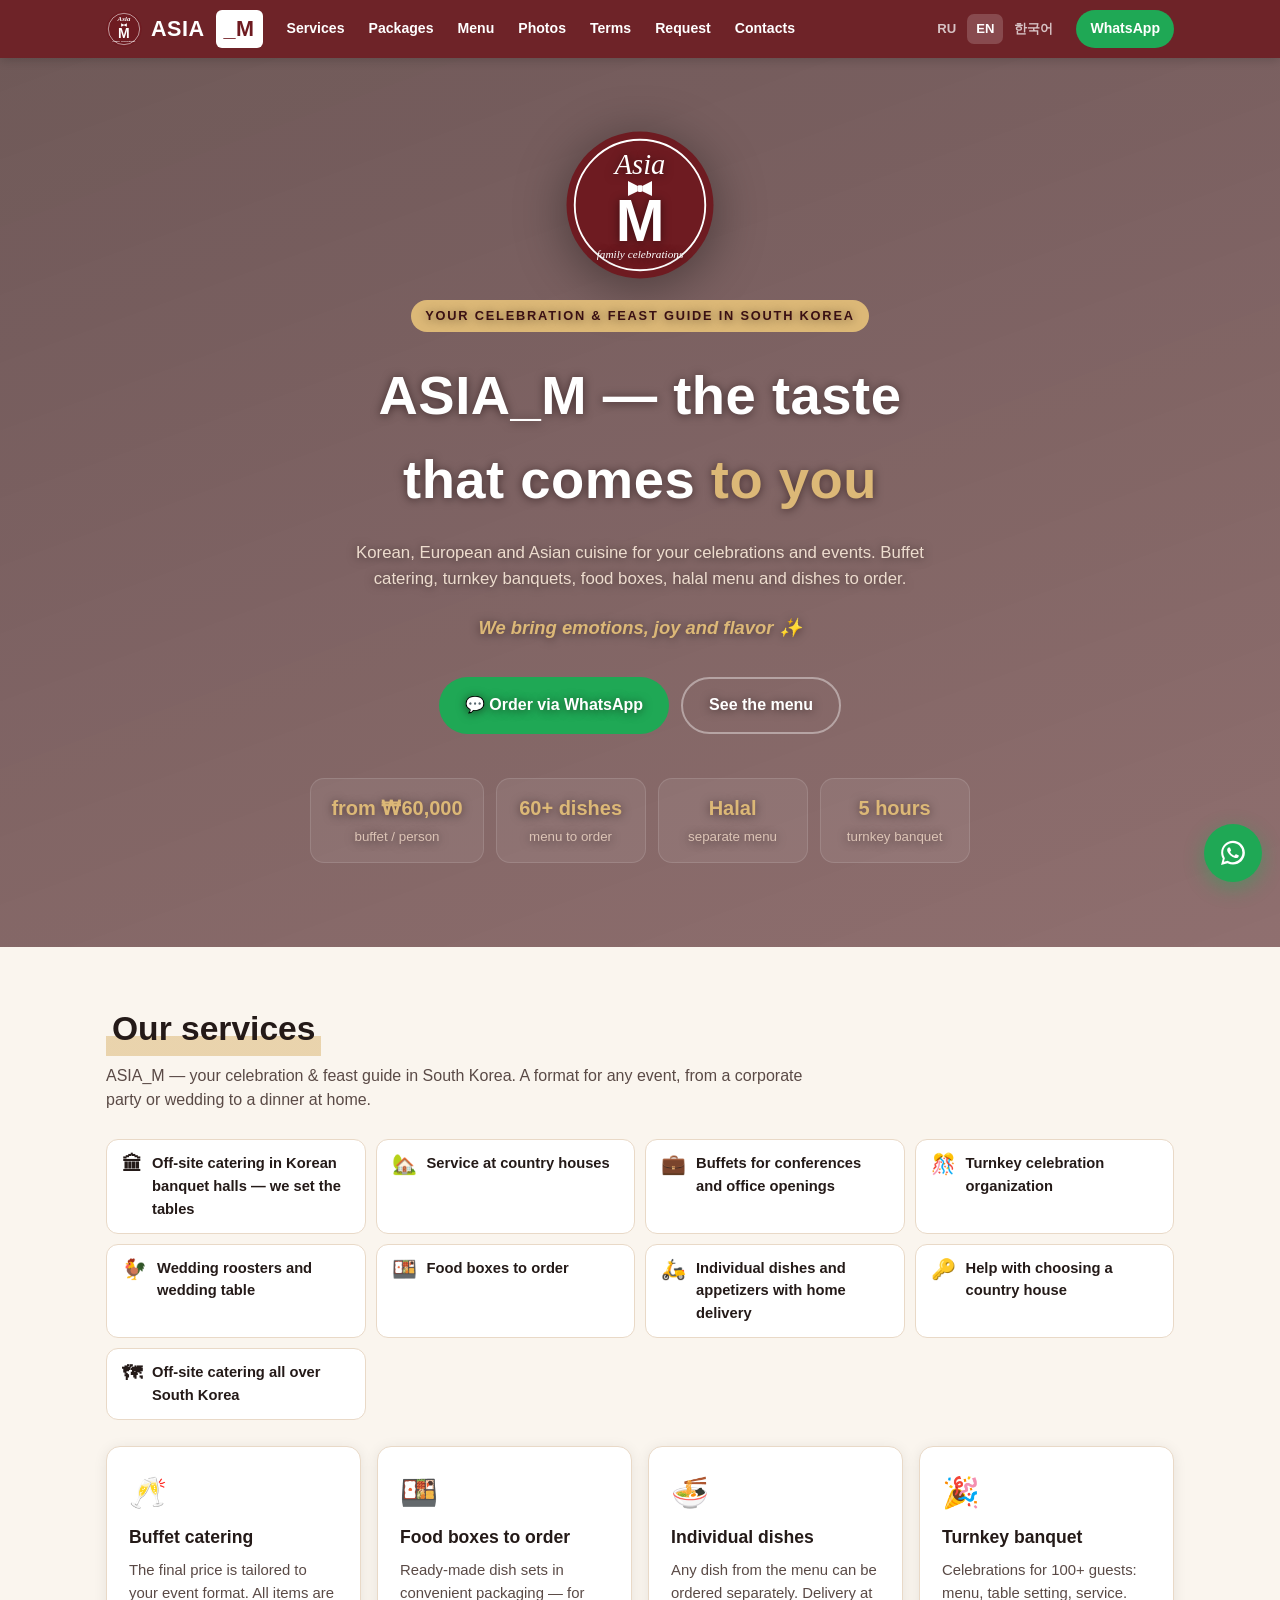
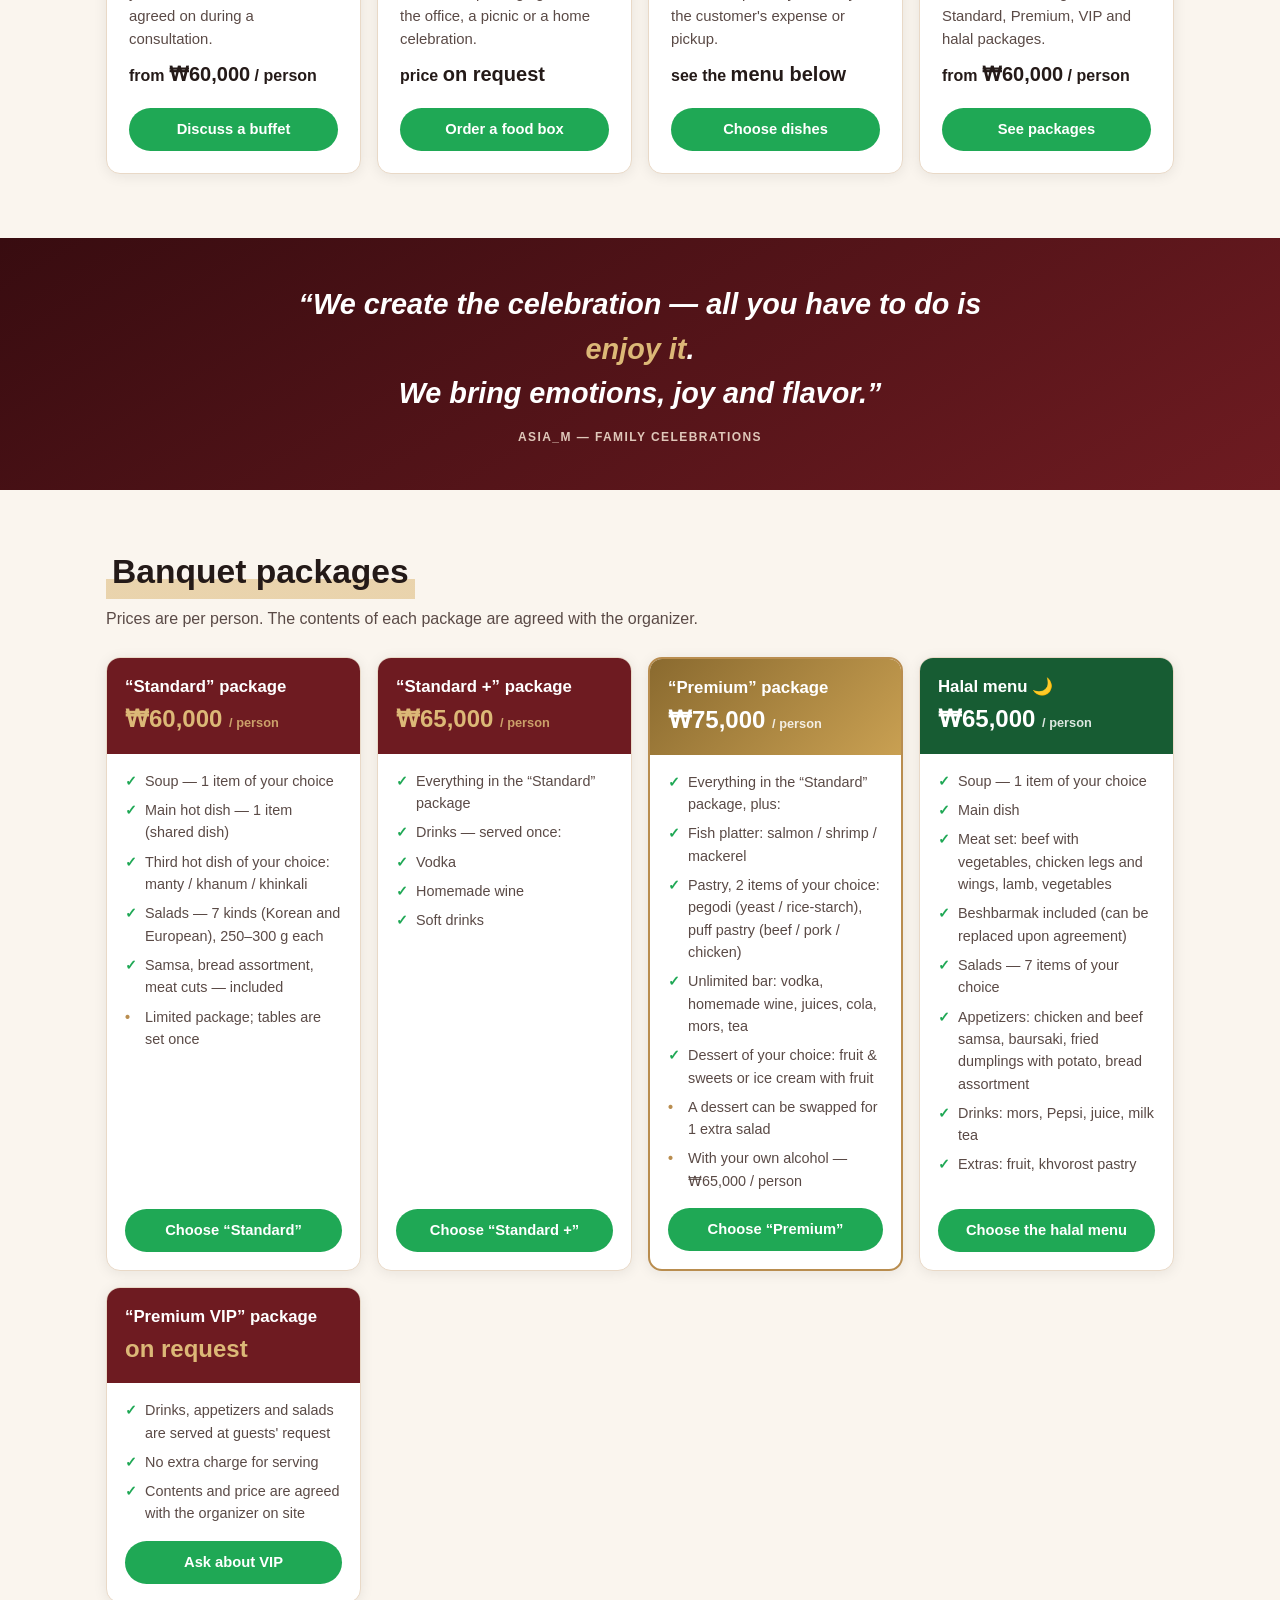
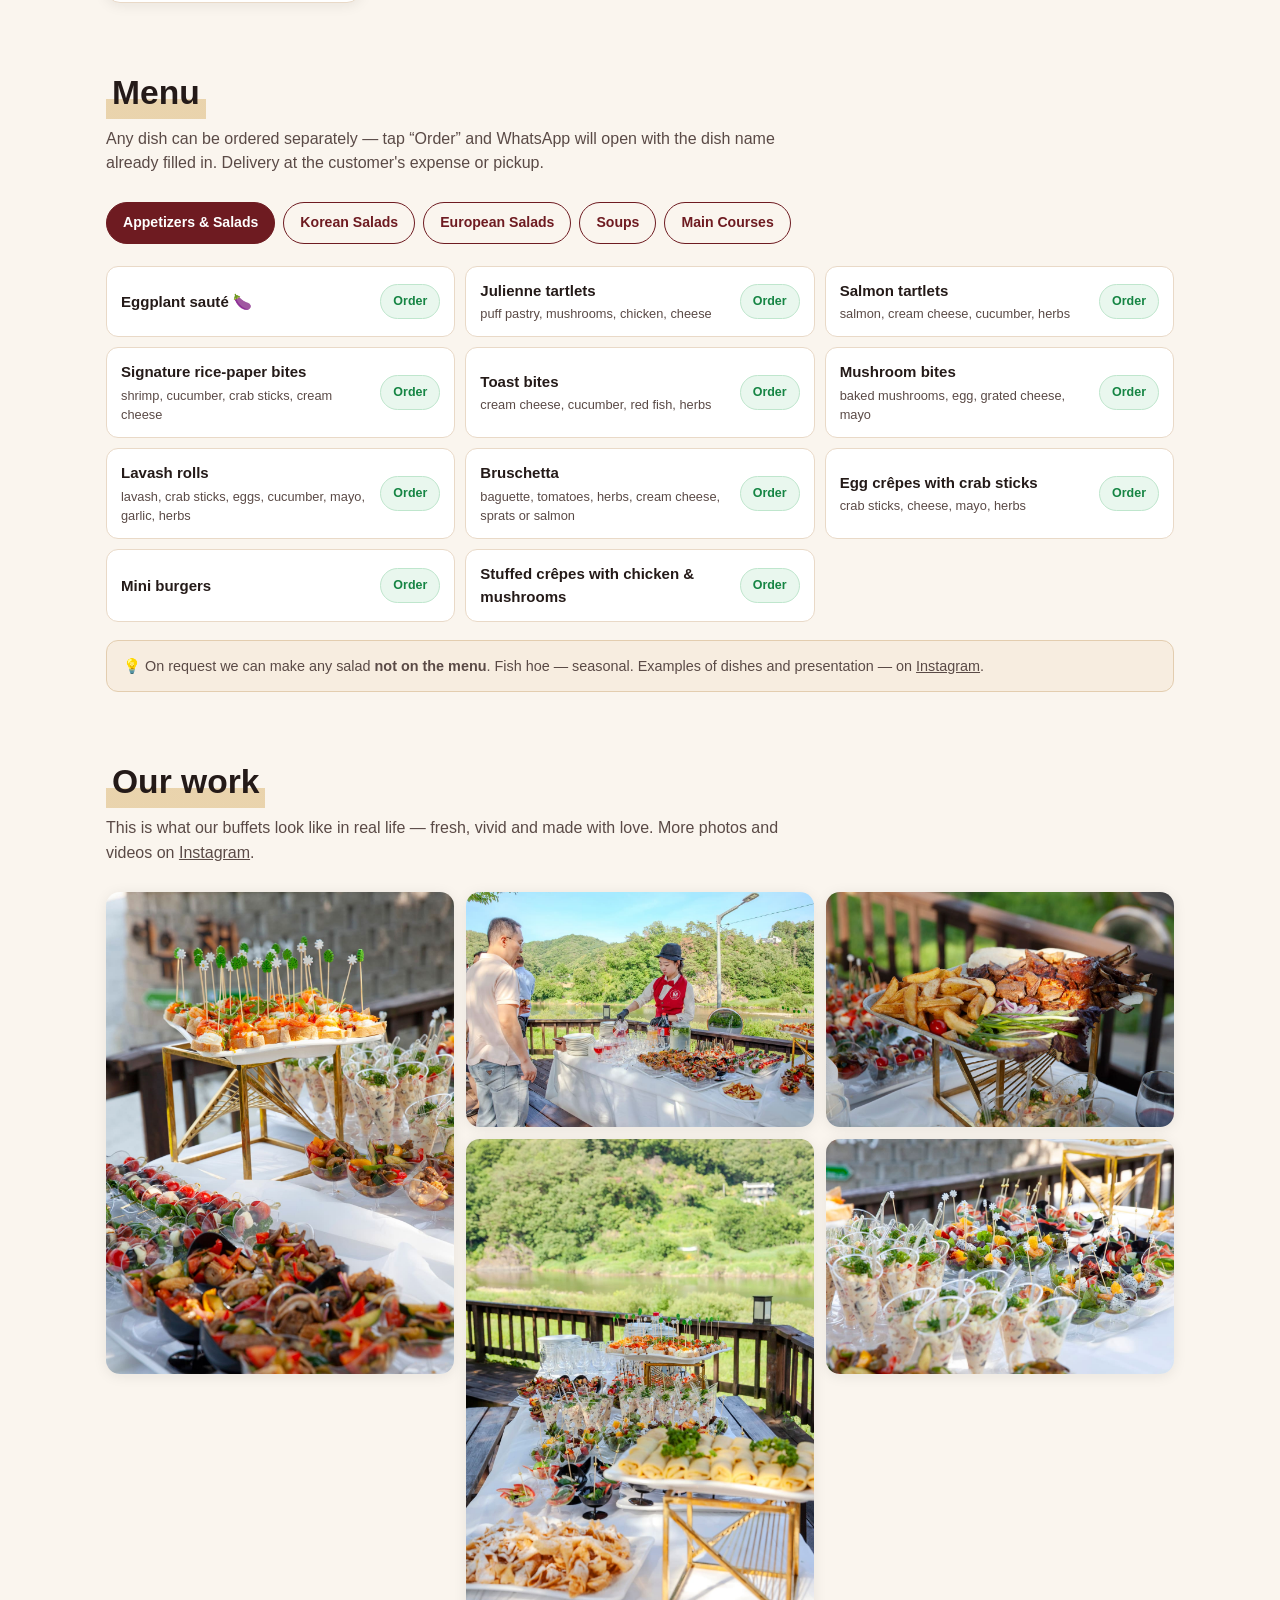
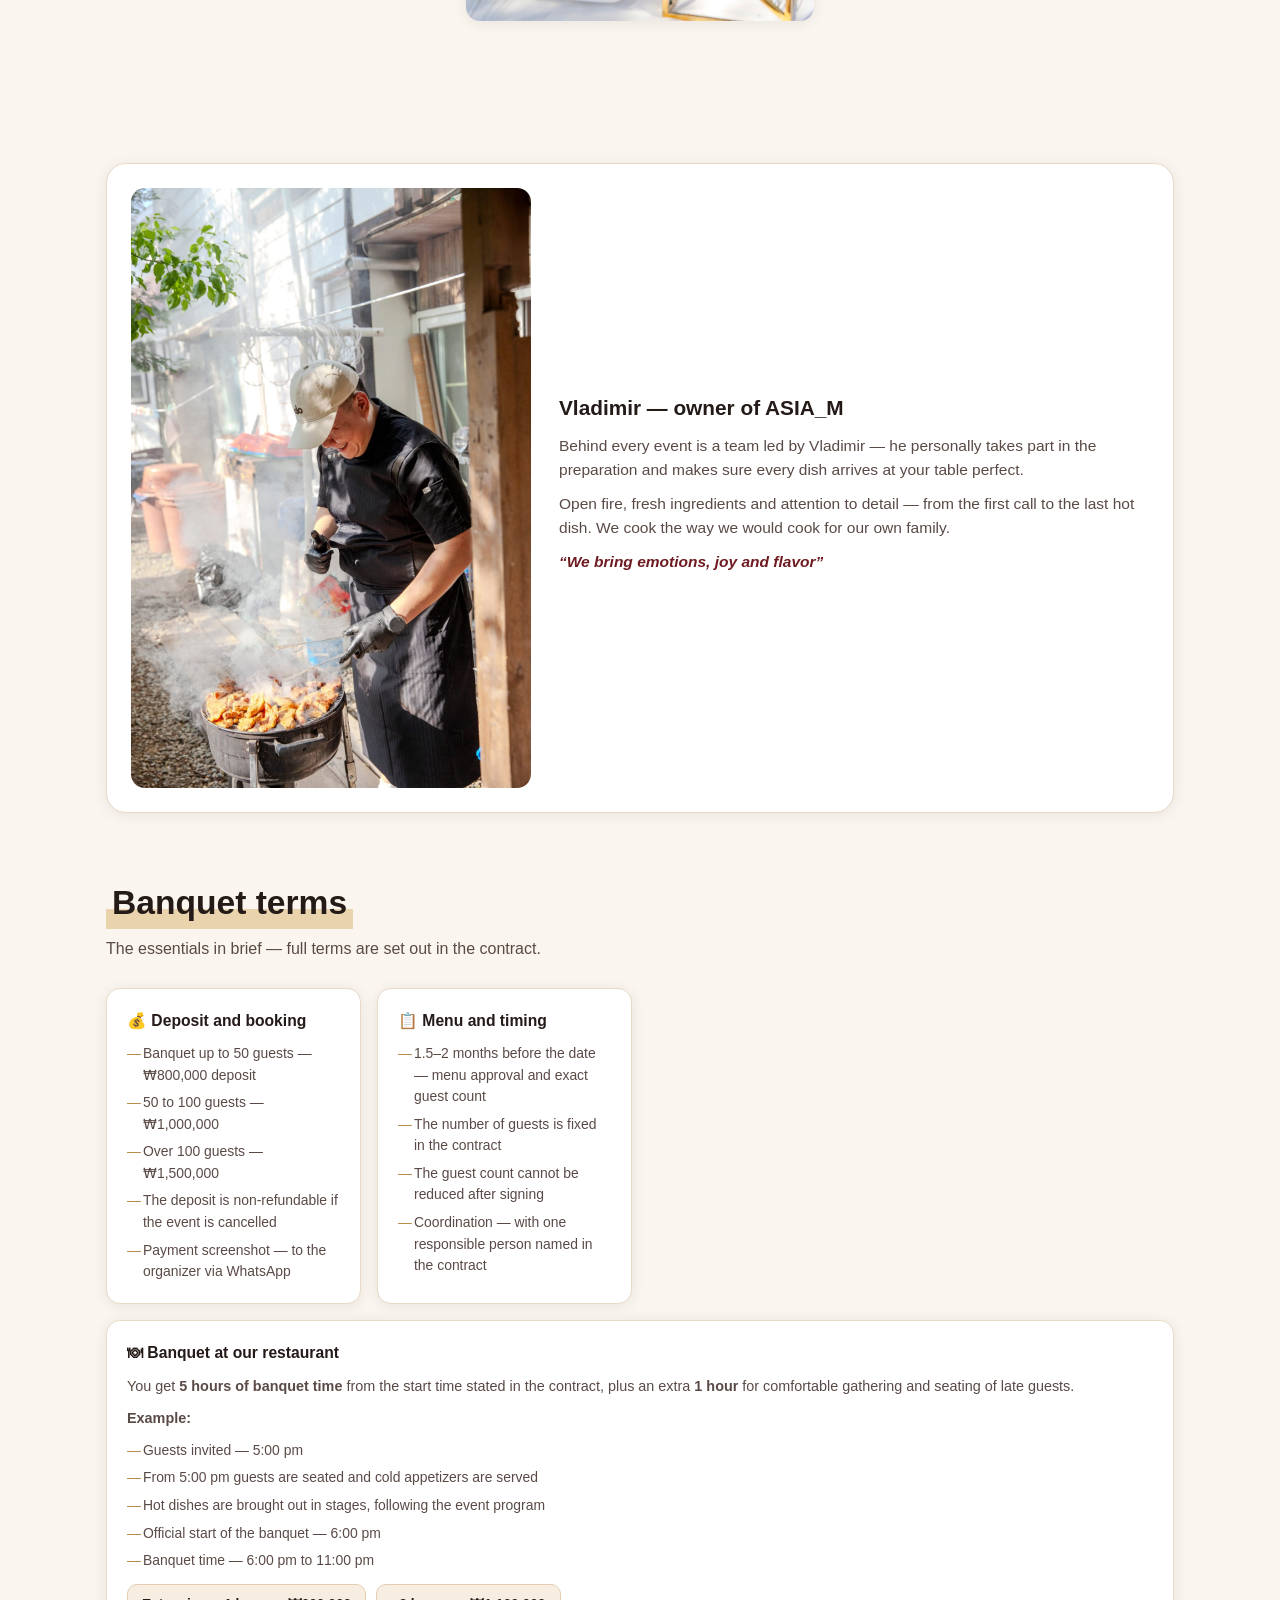
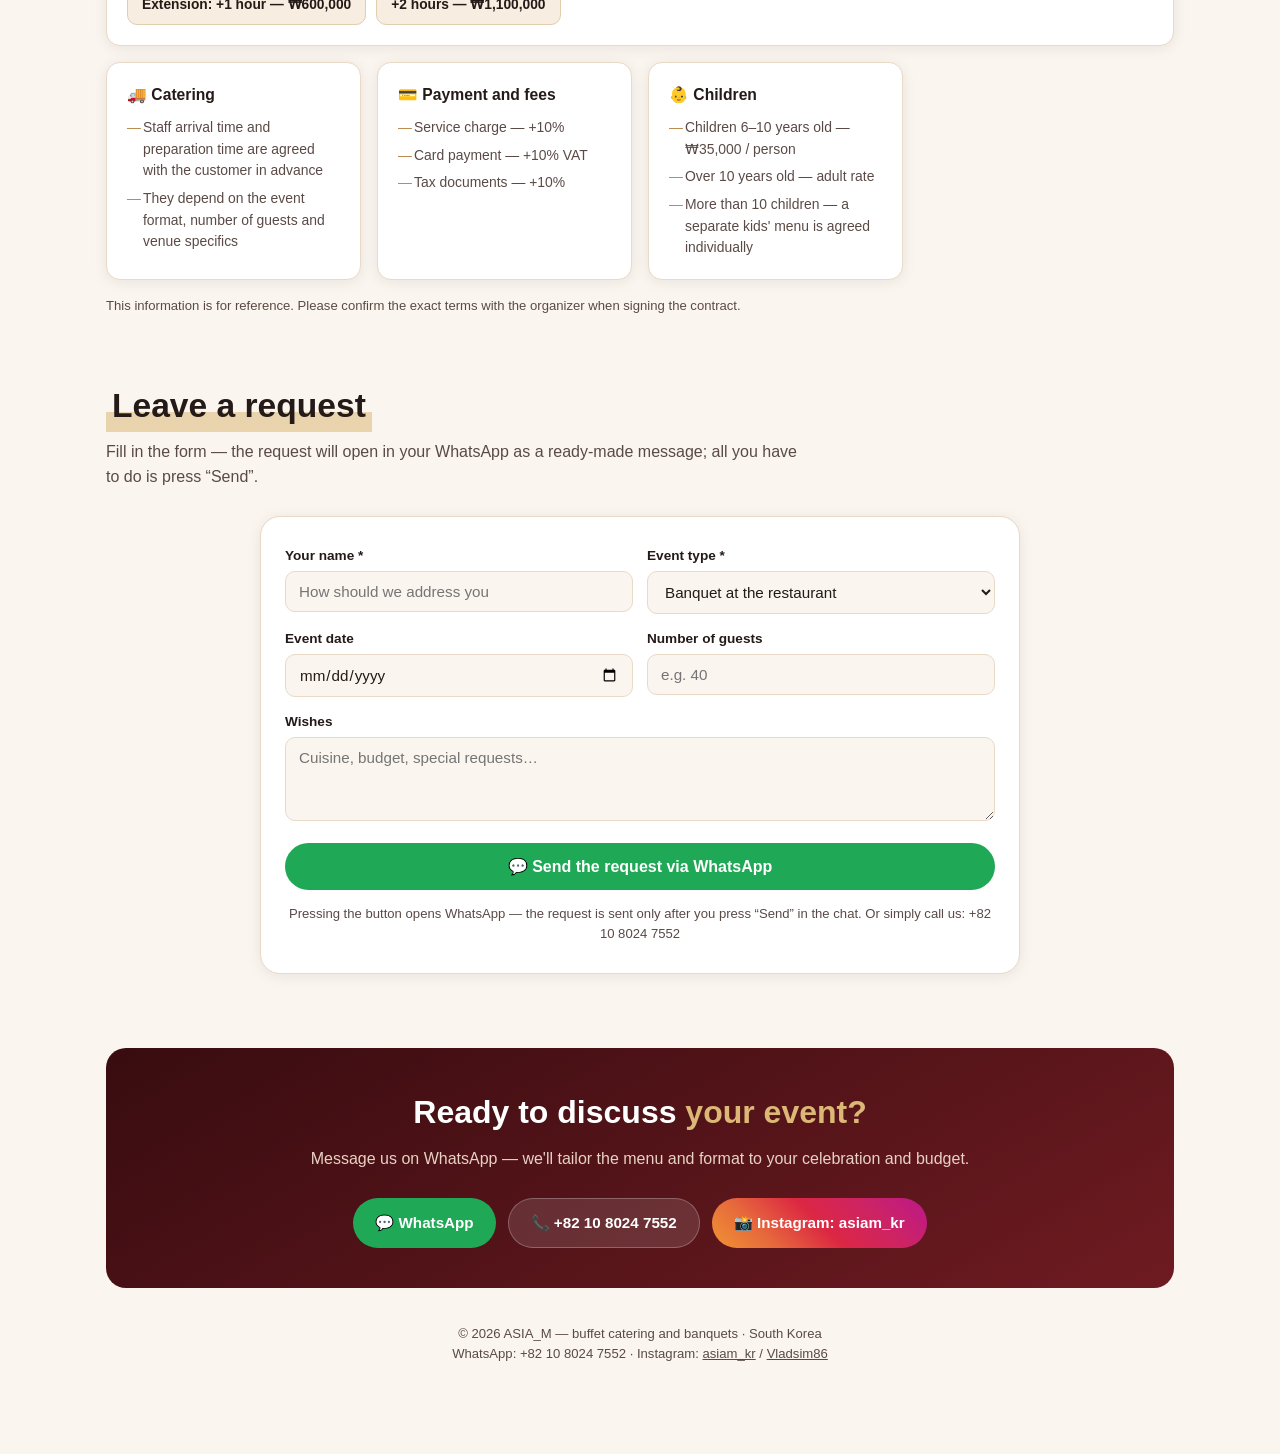
==== en.html @ 2d650061 "UI/UX: плавные анимации и микровзаимодействия (#7) * Make menu static HTML and restore order buttons" ====
<!DOCTYPE html>
<html lang="en">
<head>
<meta charset="UTF-8">
<meta name="viewport" content="width=device-width, initial-scale=1.0">
<title>ASIA_M — Catering & Banquets in South Korea | Korean, European and Asian cuisine</title>
<meta name="description" content="ASIA_M — buffet catering from ₩60,000 per person, banquets, food boxes and dishes to order. Korean and European salads, soups, main courses, halal menu. Order via WhatsApp: +82 10 8024 7552">
<link rel="icon" href="data:image/svg+xml,<svg xmlns='http://www.w3.org/2000/svg' viewBox='0 0 100 100'><text y='.9em' font-size='90'>🥢</text></svg>">
<link rel="alternate" hreflang="ru" href="https://zerorare.github.io/asiam/">
<link rel="alternate" hreflang="en" href="https://zerorare.github.io/asiam/en.html">
<link rel="alternate" hreflang="ko" href="https://zerorare.github.io/asiam/ko.html">
<link rel="stylesheet" href="css/style.css">
</head>
<body>

<header>
  <div class="nav">
    <div class="logo">
      <svg viewBox="0 0 200 200" aria-hidden="true">
        <circle cx="100" cy="100" r="98" fill="#6e1b21"/>
        <circle cx="100" cy="100" r="87" fill="none" stroke="#fff" stroke-width="3"/>
        <text x="100" y="58" font-family="Snell Roundhand,Segoe Script,Brush Script MT,cursive" font-size="38" font-style="italic" fill="#fff" text-anchor="middle">Asia</text>
        <path d="M84 68 L97 74.5 L97 81.5 L84 88 Z M116 68 L103 74.5 L103 81.5 L116 88 Z" fill="#fff"/>
        <rect x="97" y="73.5" width="6" height="9" rx="1.5" fill="#fff"/>
        <text x="100" y="148" font-family="Arial Black,Arial,sans-serif" font-size="78" font-weight="900" fill="#fff" text-anchor="middle">M</text>
        <text x="100" y="170" font-family="Snell Roundhand,Segoe Script,Brush Script MT,cursive" font-size="15" font-style="italic" fill="#fff" text-anchor="middle">family celebrations</text>
      </svg>
      ASIA<span>_M</span></div>
    <nav class="nav-links">
      <a href="#services">Services</a>
      <a href="#packages">Packages</a>
      <a href="#menu">Menu</a>
      <a href="#gallery">Photos</a>
      <a href="#terms">Terms</a>
      <a href="#request">Request</a>
      <a href="#contacts">Contacts</a>
    </nav>
    <div class="lang-switch">
      <a href="index.html">RU</a>
      <a href="en.html" class="active">EN</a>
      <a href="ko.html">한국어</a>
    </div>
    <a class="wa-top" href="https://wa.me/821080247552" target="_blank" rel="noopener">WhatsApp</a>
  </div>
</header>

<div class="hero">
  <svg class="logo-big" viewBox="0 0 200 200" aria-label="Asia M logo">
    <circle cx="100" cy="100" r="98" fill="#6e1b21"/>
    <circle cx="100" cy="100" r="87" fill="none" stroke="#fff" stroke-width="2.5"/>
    <text x="100" y="58" font-family="Snell Roundhand,Segoe Script,Brush Script MT,cursive" font-size="38" font-style="italic" fill="#fff" text-anchor="middle">Asia</text>
    <path d="M84 68 L97 74.5 L97 81.5 L84 88 Z M116 68 L103 74.5 L103 81.5 L116 88 Z" fill="#fff"/>
    <rect x="97" y="73.5" width="6" height="9" rx="1.5" fill="#fff"/>
    <text x="100" y="148" font-family="Arial Black,Arial,sans-serif" font-size="78" font-weight="900" fill="#fff" text-anchor="middle">M</text>
    <text x="100" y="170" font-family="Snell Roundhand,Segoe Script,Brush Script MT,cursive" font-size="15" font-style="italic" fill="#fff" text-anchor="middle">family celebrations</text>
  </svg>
  <div class="kicker">Your celebration &amp; feast guide in South Korea</div>
  <h1>ASIA_M — the taste<br>that comes <em>to you</em></h1>
  <p class="sub">Korean, European and Asian cuisine for your celebrations and events.
     Buffet catering, turnkey banquets, food boxes, halal menu and dishes to order.</p>
  <p class="slogan">We bring emotions, joy and flavor ✨</p>
  <div class="cta-row">
    <a class="btn btn-wa" href="https://wa.me/821080247552?text=Hello!%20I%27d%20like%20to%20ask%20about%20buffet%20catering%20or%20a%20banquet" target="_blank" rel="noopener">💬 Order via WhatsApp</a>
    <a class="btn btn-ghost" href="#menu">See the menu</a>
  </div>
  <div class="facts">
    <div class="fact"><b>from ₩60,000</b><small>buffet / person</small></div>
    <div class="fact"><b>60+ dishes</b><small>menu to order</small></div>
    <div class="fact"><b>Halal</b><small>separate menu</small></div>
    <div class="fact"><b>5 hours</b><small>turnkey banquet</small></div>
  </div>
</div>

<section id="services">
  <div class="sec-head">
    <h2>Our services</h2>
    <p>ASIA_M — your celebration &amp; feast guide in South Korea. A format for any event, from a corporate party or wedding to a dinner at home.</p>
  </div>
  <div class="svc-list">
    <div class="svc"><span>🏛</span>Off-site catering in Korean banquet halls — we set the tables</div>
    <div class="svc"><span>🏡</span>Service at country houses</div>
    <div class="svc"><span>💼</span>Buffets for conferences and office openings</div>
    <div class="svc"><span>🎊</span>Turnkey celebration organization</div>
    <div class="svc"><span>🐓</span>Wedding roosters and wedding table</div>
    <div class="svc"><span>🍱</span>Food boxes to order</div>
    <div class="svc"><span>🛵</span>Individual dishes and appetizers with home delivery</div>
    <div class="svc"><span>🔑</span>Help with choosing a country house</div>
    <div class="svc"><span>🗺</span>Off-site catering all over South Korea</div>
  </div>
  <div class="cards">
    <div class="card">
      <div class="ico">🥂</div>
      <h3>Buffet catering</h3>
      <p>The final price is tailored to your event format. All items are agreed on during a consultation.</p>
      <div class="price">from <b>₩60,000</b> / person</div>
      <a class="order" href="https://wa.me/821080247552?text=Hello!%20I%27m%20interested%20in%20buffet%20catering" target="_blank" rel="noopener">Discuss a buffet</a>
    </div>
    <div class="card">
      <div class="ico">🍱</div>
      <h3>Food boxes to order</h3>
      <p>Ready-made dish sets in convenient packaging — for the office, a picnic or a home celebration.</p>
      <div class="price">price <b>on request</b></div>
      <a class="order" href="https://wa.me/821080247552?text=Hello!%20I%27m%20interested%20in%20food%20boxes" target="_blank" rel="noopener">Order a food box</a>
    </div>
    <div class="card">
      <div class="ico">🍜</div>
      <h3>Individual dishes</h3>
      <p>Any dish from the menu can be ordered separately. Delivery at the customer's expense or pickup.</p>
      <div class="price">see the <b>menu below</b></div>
      <a class="order" href="#menu">Choose dishes</a>
    </div>
    <div class="card">
      <div class="ico">🎉</div>
      <h3>Turnkey banquet</h3>
      <p>Celebrations for 100+ guests: menu, table setting, service. Standard, Premium, VIP and halal packages.</p>
      <div class="price">from <b>₩60,000</b> / person</div>
      <a class="order" href="#packages">See packages</a>
    </div>
  </div>
</section>

<div class="slogan-band">
  <div class="q">“We create the celebration — all you have to do is <em>enjoy it</em>.<br>We bring emotions, joy and flavor.”</div>
  <small>ASIA_M — family celebrations</small>
</div>

<section id="packages">
  <div class="sec-head">
    <h2>Banquet packages</h2>
    <p>Prices are per person. The contents of each package are agreed with the organizer.</p>
  </div>
  <div class="packs">
    <div class="pack">
      <div class="top">
        <h3>“Standard” package</h3>
        <div class="p-price">₩60,000 <small>/ person</small></div>
      </div>
      <ul>
        <li>Soup — 1 item of your choice</li>
        <li>Main hot dish — 1 item (shared dish)</li>
        <li>Third hot dish of your choice: manty / khanum / khinkali</li>
        <li>Salads — 7 kinds (Korean and European), 250–300 g each</li>
        <li>Samsa, bread assortment, meat cuts — included</li>
        <li class="note">Limited package; tables are set once</li>
      </ul>
      <div class="foot"><a href="https://wa.me/821080247552?text=Hello!%20I%27m%20interested%20in%20the%20Standard%20package" target="_blank" rel="noopener">Choose “Standard”</a></div>
    </div>

    <div class="pack">
      <div class="top">
        <h3>“Standard +” package</h3>
        <div class="p-price">₩65,000 <small>/ person</small></div>
      </div>
      <ul>
        <li>Everything in the “Standard” package</li>
        <li>Drinks — served once:</li>
        <li>Vodka</li>
        <li>Homemade wine</li>
        <li>Soft drinks</li>
      </ul>
      <div class="foot"><a href="https://wa.me/821080247552?text=Hello!%20I%27m%20interested%20in%20the%20Standard%2B%20package" target="_blank" rel="noopener">Choose “Standard +”</a></div>
    </div>

    <div class="pack featured">
      <div class="top">
        <h3>“Premium” package</h3>
        <div class="p-price">₩75,000 <small>/ person</small></div>
      </div>
      <ul>
        <li>Everything in the “Standard” package, plus:</li>
        <li>Fish platter: salmon / shrimp / mackerel</li>
        <li>Pastry, 2 items of your choice: pegodi (yeast / rice-starch), puff pastry (beef / pork / chicken)</li>
        <li>Unlimited bar: vodka, homemade wine, juices, cola, mors, tea</li>
        <li>Dessert of your choice: fruit &amp; sweets or ice cream with fruit</li>
        <li class="note">A dessert can be swapped for 1 extra salad</li>
        <li class="note">With your own alcohol — ₩65,000 / person</li>
      </ul>
      <div class="foot"><a href="https://wa.me/821080247552?text=Hello!%20I%27m%20interested%20in%20the%20Premium%20package" target="_blank" rel="noopener">Choose “Premium”</a></div>
    </div>

    <div class="pack halal">
      <div class="top">
        <h3>Halal menu 🌙</h3>
        <div class="p-price">₩65,000 <small>/ person</small></div>
      </div>
      <ul>
        <li>Soup — 1 item of your choice</li>
        <li>Main dish</li>
        <li>Meat set: beef with vegetables, chicken legs and wings, lamb, vegetables</li>
        <li>Beshbarmak included (can be replaced upon agreement)</li>
        <li>Salads — 7 items of your choice</li>
        <li>Appetizers: chicken and beef samsa, baursaki, fried dumplings with potato, bread assortment</li>
        <li>Drinks: mors, Pepsi, juice, milk tea</li>
        <li>Extras: fruit, khvorost pastry</li>
      </ul>
      <div class="foot"><a href="https://wa.me/821080247552?text=Hello!%20I%27m%20interested%20in%20the%20halal%20menu" target="_blank" rel="noopener">Choose the halal menu</a></div>
    </div>

    <div class="pack">
      <div class="top">
        <h3>“Premium VIP” package</h3>
        <div class="p-price">on request</div>
      </div>
      <ul>
        <li>Drinks, appetizers and salads are served at guests' request</li>
        <li>No extra charge for serving</li>
        <li>Contents and price are agreed with the organizer on site</li>
      </ul>
      <div class="foot"><a href="https://wa.me/821080247552?text=Hello!%20I%27m%20interested%20in%20the%20Premium%20VIP%20package" target="_blank" rel="noopener">Ask about VIP</a></div>
    </div>
  </div>
</section>

<section id="menu">
  <div class="sec-head">
    <h2>Menu</h2>
    <p>Any dish can be ordered separately — tap “Order” and WhatsApp will open with the dish name already filled in. Delivery at the customer's expense or pickup.</p>
  </div>
  <div class="menu-widget">
    <input type="radio" name="mtab" id="mt0" checked>
    <input type="radio" name="mtab" id="mt1">
    <input type="radio" name="mtab" id="mt2">
    <input type="radio" name="mtab" id="mt3">
    <input type="radio" name="mtab" id="mt4">
    <div class="menu-tabs">
      <label for="mt0">Appetizers &amp; Salads</label>
      <label for="mt1">Korean Salads</label>
      <label for="mt2">European Salads</label>
      <label for="mt3">Soups</label>
      <label for="mt4">Main Courses</label>
    </div>
    <div class="menu-group" id="mg-0">
      <div class="dishes">
        <div class="dish"><div class="d-info"><div class="d-name">Eggplant sauté 🍆</div></div><a class="d-wa" target="_blank" rel="noopener" href="https://wa.me/821080247552?text=Hello!%20I%20would%20like%20to%20order%3A%20Eggplant%20saut%C3%A9">Order</a></div>
        <div class="dish"><div class="d-info"><div class="d-name">Julienne tartlets</div><div class="d-desc">puff pastry, mushrooms, chicken, cheese</div></div><a class="d-wa" target="_blank" rel="noopener" href="https://wa.me/821080247552?text=Hello!%20I%20would%20like%20to%20order%3A%20Julienne%20tartlets">Order</a></div>
        <div class="dish"><div class="d-info"><div class="d-name">Salmon tartlets</div><div class="d-desc">salmon, cream cheese, cucumber, herbs</div></div><a class="d-wa" target="_blank" rel="noopener" href="https://wa.me/821080247552?text=Hello!%20I%20would%20like%20to%20order%3A%20Salmon%20tartlets">Order</a></div>
        <div class="dish"><div class="d-info"><div class="d-name">Signature rice-paper bites</div><div class="d-desc">shrimp, cucumber, crab sticks, cream cheese</div></div><a class="d-wa" target="_blank" rel="noopener" href="https://wa.me/821080247552?text=Hello!%20I%20would%20like%20to%20order%3A%20Signature%20rice-paper%20bites">Order</a></div>
        <div class="dish"><div class="d-info"><div class="d-name">Toast bites</div><div class="d-desc">cream cheese, cucumber, red fish, herbs</div></div><a class="d-wa" target="_blank" rel="noopener" href="https://wa.me/821080247552?text=Hello!%20I%20would%20like%20to%20order%3A%20Toast%20bites">Order</a></div>
        <div class="dish"><div class="d-info"><div class="d-name">Mushroom bites</div><div class="d-desc">baked mushrooms, egg, grated cheese, mayo</div></div><a class="d-wa" target="_blank" rel="noopener" href="https://wa.me/821080247552?text=Hello!%20I%20would%20like%20to%20order%3A%20Mushroom%20bites">Order</a></div>
        <div class="dish"><div class="d-info"><div class="d-name">Lavash rolls</div><div class="d-desc">lavash, crab sticks, eggs, cucumber, mayo, garlic, herbs</div></div><a class="d-wa" target="_blank" rel="noopener" href="https://wa.me/821080247552?text=Hello!%20I%20would%20like%20to%20order%3A%20Lavash%20rolls">Order</a></div>
        <div class="dish"><div class="d-info"><div class="d-name">Bruschetta</div><div class="d-desc">baguette, tomatoes, herbs, cream cheese, sprats or salmon</div></div><a class="d-wa" target="_blank" rel="noopener" href="https://wa.me/821080247552?text=Hello!%20I%20would%20like%20to%20order%3A%20Bruschetta">Order</a></div>
        <div class="dish"><div class="d-info"><div class="d-name">Egg crêpes with crab sticks</div><div class="d-desc">crab sticks, cheese, mayo, herbs</div></div><a class="d-wa" target="_blank" rel="noopener" href="https://wa.me/821080247552?text=Hello!%20I%20would%20like%20to%20order%3A%20Egg%20cr%C3%AApes%20with%20crab%20sticks">Order</a></div>
        <div class="dish"><div class="d-info"><div class="d-name">Mini burgers</div></div><a class="d-wa" target="_blank" rel="noopener" href="https://wa.me/821080247552?text=Hello!%20I%20would%20like%20to%20order%3A%20Mini%20burgers">Order</a></div>
        <div class="dish"><div class="d-info"><div class="d-name">Stuffed crêpes with chicken &amp; mushrooms</div></div><a class="d-wa" target="_blank" rel="noopener" href="https://wa.me/821080247552?text=Hello!%20I%20would%20like%20to%20order%3A%20Stuffed%20cr%C3%AApes%20with%20chicken%20%26%20mushrooms">Order</a></div>
      </div>
    </div>
    <div class="menu-group" id="mg-1">
      <div class="dishes">
        <div class="dish"><div class="d-info"><div class="d-name">Fernbrake salad (gosari)</div></div><a class="d-wa" target="_blank" rel="noopener" href="https://wa.me/821080247552?text=Hello!%20I%20would%20like%20to%20order%3A%20Fernbrake%20salad%20(gosari)">Order</a></div>
        <div class="dish"><div class="d-info"><div class="d-name">Cucumber &amp; meat in spicy sauce</div></div><a class="d-wa" target="_blank" rel="noopener" href="https://wa.me/821080247552?text=Hello!%20I%20would%20like%20to%20order%3A%20Cucumber%20%26%20meat%20in%20spicy%20sauce">Order</a></div>
        <div class="dish"><div class="d-info"><div class="d-name">Tripe hoe</div><div class="d-desc">spicy marinated tripe</div></div><a class="d-wa" target="_blank" rel="noopener" href="https://wa.me/821080247552?text=Hello!%20I%20would%20like%20to%20order%3A%20Tripe%20hoe">Order</a></div>
        <div class="dish"><div class="d-info"><div class="d-name">Chicken breast hoe</div></div><a class="d-wa" target="_blank" rel="noopener" href="https://wa.me/821080247552?text=Hello!%20I%20would%20like%20to%20order%3A%20Chicken%20breast%20hoe">Order</a></div>
        <div class="dish"><div class="d-info"><div class="d-name">Fish hoe</div><div class="d-desc">seasonal</div></div><a class="d-wa" target="_blank" rel="noopener" href="https://wa.me/821080247552?text=Hello!%20I%20would%20like%20to%20order%3A%20Fish%20hoe">Order</a></div>
        <div class="dish"><div class="d-info"><div class="d-name">Fried wood-ear mushrooms</div></div><a class="d-wa" target="_blank" rel="noopener" href="https://wa.me/821080247552?text=Hello!%20I%20would%20like%20to%20order%3A%20Fried%20wood-ear%20mushrooms">Order</a></div>
        <div class="dish"><div class="d-info"><div class="d-name">Stuffed peppers</div></div><a class="d-wa" target="_blank" rel="noopener" href="https://wa.me/821080247552?text=Hello!%20I%20would%20like%20to%20order%3A%20Stuffed%20peppers">Order</a></div>
        <div class="dish"><div class="d-info"><div class="d-name">Japchae</div></div><a class="d-wa" target="_blank" rel="noopener" href="https://wa.me/821080247552?text=Hello!%20I%20would%20like%20to%20order%3A%20Japchae">Order</a></div>
        <div class="dish"><div class="d-info"><div class="d-name">Fried seaweed</div></div><a class="d-wa" target="_blank" rel="noopener" href="https://wa.me/821080247552?text=Hello!%20I%20would%20like%20to%20order%3A%20Fried%20seaweed">Order</a></div>
        <div class="dish"><div class="d-info"><div class="d-name">Mugi with vegetables</div><div class="d-desc">starch jelly</div></div><a class="d-wa" target="_blank" rel="noopener" href="https://wa.me/821080247552?text=Hello!%20I%20would%20like%20to%20order%3A%20Mugi%20with%20vegetables">Order</a></div>
        <div class="dish"><div class="d-info"><div class="d-name">Fried peppers with pork</div></div><a class="d-wa" target="_blank" rel="noopener" href="https://wa.me/821080247552?text=Hello!%20I%20would%20like%20to%20order%3A%20Fried%20peppers%20with%20pork">Order</a></div>
        <div class="dish"><div class="d-info"><div class="d-name">Korean-style vitamin salad</div><div class="d-desc">cabbage, carrot, beetroot, green onion, sesame oil, vinegar, sugar, oyster sauce, ginger, sesame</div></div><a class="d-wa" target="_blank" rel="noopener" href="https://wa.me/821080247552?text=Hello!%20I%20would%20like%20to%20order%3A%20Korean-style%20vitamin%20salad">Order</a></div>
        <div class="dish"><div class="d-info"><div class="d-name">Spinach salad</div></div><a class="d-wa" target="_blank" rel="noopener" href="https://wa.me/821080247552?text=Hello!%20I%20would%20like%20to%20order%3A%20Spinach%20salad">Order</a></div>
        <div class="dish"><div class="d-info"><div class="d-name">Korean-style eggplant salad</div></div><a class="d-wa" target="_blank" rel="noopener" href="https://wa.me/821080247552?text=Hello!%20I%20would%20like%20to%20order%3A%20Korean-style%20eggplant%20salad">Order</a></div>
        <div class="dish"><div class="d-info"><div class="d-name">Coral scallops</div><div class="d-desc">scallops, onion, carrot, bell pepper, cucumber, vinegar, sesame oil, garlic, spices</div></div><a class="d-wa" target="_blank" rel="noopener" href="https://wa.me/821080247552?text=Hello!%20I%20would%20like%20to%20order%3A%20Coral%20scallops">Order</a></div>
        <div class="dish"><div class="d-info"><div class="d-name">Dressed baby octopus with vegetables</div></div><a class="d-wa" target="_blank" rel="noopener" href="https://wa.me/821080247552?text=Hello!%20I%20would%20like%20to%20order%3A%20Dressed%20baby%20octopus%20with%20vegetables">Order</a></div>
        <div class="dish"><div class="d-info"><div class="d-name">Chinese-style tofu with vegetables</div></div><a class="d-wa" target="_blank" rel="noopener" href="https://wa.me/821080247552?text=Hello!%20I%20would%20like%20to%20order%3A%20Chinese-style%20tofu%20with%20vegetables">Order</a></div>
        <div class="dish"><div class="d-info"><div class="d-name">Stuffed tofu with meat</div></div><a class="d-wa" target="_blank" rel="noopener" href="https://wa.me/821080247552?text=Hello!%20I%20would%20like%20to%20order%3A%20Stuffed%20tofu%20with%20meat">Order</a></div>
        <div class="dish"><div class="d-info"><div class="d-name">Spicy fried chicken drumstick with tteok</div><div class="d-desc">Korean rice cakes</div></div><a class="d-wa" target="_blank" rel="noopener" href="https://wa.me/821080247552?text=Hello!%20I%20would%20like%20to%20order%3A%20Spicy%20fried%20chicken%20drumstick%20with%20tteok">Order</a></div>
      </div>
    </div>
    <div class="menu-group" id="mg-2">
      <div class="dishes">
        <div class="dish"><div class="d-info"><div class="d-name">Olivier salad</div></div><a class="d-wa" target="_blank" rel="noopener" href="https://wa.me/821080247552?text=Hello!%20I%20would%20like%20to%20order%3A%20Olivier%20salad">Order</a></div>
        <div class="dish"><div class="d-info"><div class="d-name">“Tenderness” salad</div><div class="d-desc">pineapple, corn, chicken breast, grated cheese, mayo</div></div><a class="d-wa" target="_blank" rel="noopener" href="https://wa.me/821080247552?text=Hello!%20I%20would%20like%20to%20order%3A%20%E2%80%9CTenderness%E2%80%9D%20salad">Order</a></div>
        <div class="dish"><div class="d-info"><div class="d-name">French salad</div><div class="d-desc">cabbage, carrot, beetroot, egg, meat, potato sticks, mayo</div></div><a class="d-wa" target="_blank" rel="noopener" href="https://wa.me/821080247552?text=Hello!%20I%20would%20like%20to%20order%3A%20French%20salad">Order</a></div>
        <div class="dish"><div class="d-info"><div class="d-name">“Sunflower” salad</div><div class="d-desc">chicken, mushrooms, egg, olives, chips, mayo</div></div><a class="d-wa" target="_blank" rel="noopener" href="https://wa.me/821080247552?text=Hello!%20I%20would%20like%20to%20order%3A%20%E2%80%9CSunflower%E2%80%9D%20salad">Order</a></div>
        <div class="dish"><div class="d-info"><div class="d-name">“Grouse nest” salad</div><div class="d-desc">cucumber, potato sticks, corn, quail eggs, mayo</div></div><a class="d-wa" target="_blank" rel="noopener" href="https://wa.me/821080247552?text=Hello!%20I%20would%20like%20to%20order%3A%20%E2%80%9CGrouse%20nest%E2%80%9D%20salad">Order</a></div>
        <div class="dish"><div class="d-info"><div class="d-name">“Special” salad</div><div class="d-desc">tomatoes, garlic, croutons, cheese, corn, smoked pork loin</div></div><a class="d-wa" target="_blank" rel="noopener" href="https://wa.me/821080247552?text=Hello!%20I%20would%20like%20to%20order%3A%20%E2%80%9CSpecial%E2%80%9D%20salad">Order</a></div>
        <div class="dish"><div class="d-info"><div class="d-name">Caesar salad</div><div class="d-desc">with chicken or shrimp</div></div><a class="d-wa" target="_blank" rel="noopener" href="https://wa.me/821080247552?text=Hello!%20I%20would%20like%20to%20order%3A%20Caesar%20salad">Order</a></div>
        <div class="dish"><div class="d-info"><div class="d-name">Crispy eggplant salad</div><div class="d-desc">eggplant, arugula, tomatoes, cream cheese, chili sauce</div></div><a class="d-wa" target="_blank" rel="noopener" href="https://wa.me/821080247552?text=Hello!%20I%20would%20like%20to%20order%3A%20Crispy%20eggplant%20salad">Order</a></div>
        <div class="dish"><div class="d-info"><div class="d-name">Greek salad</div></div><a class="d-wa" target="_blank" rel="noopener" href="https://wa.me/821080247552?text=Hello!%20I%20would%20like%20to%20order%3A%20Greek%20salad">Order</a></div>
        <div class="dish"><div class="d-info"><div class="d-name">“Josephine” salad</div><div class="d-desc">chicken, champignons, eggs, tomato, cheese, green onion, mayo</div></div><a class="d-wa" target="_blank" rel="noopener" href="https://wa.me/821080247552?text=Hello!%20I%20would%20like%20to%20order%3A%20%E2%80%9CJosephine%E2%80%9D%20salad">Order</a></div>
        <div class="dish"><div class="d-info"><div class="d-name">Salad mix</div><div class="d-desc">bell pepper, cucumbers, tomatoes, sausage, olives, olive oil dressing</div></div><a class="d-wa" target="_blank" rel="noopener" href="https://wa.me/821080247552?text=Hello!%20I%20would%20like%20to%20order%3A%20Salad%20mix">Order</a></div>
        <div class="dish"><div class="d-info"><div class="d-name">“Hunter” salad</div><div class="d-desc">boiled beef, tomatoes, cucumbers, paprika, green peas; salt, garlic, oil, soy sauce dressing</div></div><a class="d-wa" target="_blank" rel="noopener" href="https://wa.me/821080247552?text=Hello!%20I%20would%20like%20to%20order%3A%20%E2%80%9CHunter%E2%80%9D%20salad">Order</a></div>
        <div class="dish"><div class="d-info"><div class="d-name">“Shrimp on the beach”</div><div class="d-desc">arugula, fried shrimp, avocado, cherry tomatoes, olive oil, balsamic, pine nuts</div></div><a class="d-wa" target="_blank" rel="noopener" href="https://wa.me/821080247552?text=Hello!%20I%20would%20like%20to%20order%3A%20%E2%80%9CShrimp%20on%20the%20beach%E2%80%9D">Order</a></div>
        <div class="dish"><div class="d-info"><div class="d-name">Russian appetizer</div><div class="d-desc">herring, pickles, potatoes</div></div><a class="d-wa" target="_blank" rel="noopener" href="https://wa.me/821080247552?text=Hello!%20I%20would%20like%20to%20order%3A%20Russian%20appetizer">Order</a></div>
        <div class="dish"><div class="d-info"><div class="d-name">Kholodets</div><div class="d-desc">meat aspic</div></div><a class="d-wa" target="_blank" rel="noopener" href="https://wa.me/821080247552?text=Hello!%20I%20would%20like%20to%20order%3A%20Kholodets">Order</a></div>
        <div class="dish"><div class="d-info"><div class="d-name">Smoked duck salad mix</div><div class="d-desc">smoked duck, salad mix, cherry tomatoes, quail eggs, balsamic</div></div><a class="d-wa" target="_blank" rel="noopener" href="https://wa.me/821080247552?text=Hello!%20I%20would%20like%20to%20order%3A%20Smoked%20duck%20salad%20mix">Order</a></div>
      </div>
    </div>
    <div class="menu-group" id="mg-3">
      <div class="menu-sub">European</div>
      <div class="dishes">
        <div class="dish"><div class="d-info"><div class="d-name">Solyanka</div><div class="d-desc">with smoked meats</div></div><a class="d-wa" target="_blank" rel="noopener" href="https://wa.me/821080247552?text=Hello!%20I%20would%20like%20to%20order%3A%20Solyanka">Order</a></div>
        <div class="dish"><div class="d-info"><div class="d-name">Chicken noodle soup or meatball noodle soup</div></div><a class="d-wa" target="_blank" rel="noopener" href="https://wa.me/821080247552?text=Hello!%20I%20would%20like%20to%20order%3A%20Chicken%20noodle%20soup%20or%20meatball%20noodle%20soup">Order</a></div>
        <div class="dish"><div class="d-info"><div class="d-name">Okroshka</div></div><a class="d-wa" target="_blank" rel="noopener" href="https://wa.me/821080247552?text=Hello!%20I%20would%20like%20to%20order%3A%20Okroshka">Order</a></div>
        <div class="dish"><div class="d-info"><div class="d-name">Pelmeni in broth</div></div><a class="d-wa" target="_blank" rel="noopener" href="https://wa.me/821080247552?text=Hello!%20I%20would%20like%20to%20order%3A%20Pelmeni%20in%20broth">Order</a></div>
        <div class="dish"><div class="d-info"><div class="d-name">Cold borscht</div></div><a class="d-wa" target="_blank" rel="noopener" href="https://wa.me/821080247552?text=Hello!%20I%20would%20like%20to%20order%3A%20Cold%20borscht">Order</a></div>
        <div class="dish"><div class="d-info"><div class="d-name">Tom yum</div></div><a class="d-wa" target="_blank" rel="noopener" href="https://wa.me/821080247552?text=Hello!%20I%20would%20like%20to%20order%3A%20Tom%20yum">Order</a></div>
      </div>
      <div class="menu-sub">Korean</div>
      <div class="dishes">
        <div class="dish"><div class="d-info"><div class="d-name">Siryak-tyamuri</div></div><a class="d-wa" target="_blank" rel="noopener" href="https://wa.me/821080247552?text=Hello!%20I%20would%20like%20to%20order%3A%20Siryak-tyamuri">Order</a></div>
        <div class="dish"><div class="d-info"><div class="d-name">Yukgaejang</div><div class="d-desc">spicy soup</div></div><a class="d-wa" target="_blank" rel="noopener" href="https://wa.me/821080247552?text=Hello!%20I%20would%20like%20to%20order%3A%20Yukgaejang">Order</a></div>
        <div class="dish"><div class="d-info"><div class="d-name">Kuksi</div></div><a class="d-wa" target="_blank" rel="noopener" href="https://wa.me/821080247552?text=Hello!%20I%20would%20like%20to%20order%3A%20Kuksi">Order</a></div>
      </div>
      <div class="menu-sub">Asian</div>
      <div class="dishes">
        <div class="dish"><div class="d-info"><div class="d-name">Beshbarmak</div></div><a class="d-wa" target="_blank" rel="noopener" href="https://wa.me/821080247552?text=Hello!%20I%20would%20like%20to%20order%3A%20Beshbarmak">Order</a></div>
        <div class="dish"><div class="d-info"><div class="d-name">Shurpa</div><div class="d-desc">beef</div></div><a class="d-wa" target="_blank" rel="noopener" href="https://wa.me/821080247552?text=Hello!%20I%20would%20like%20to%20order%3A%20Shurpa">Order</a></div>
        <div class="dish"><div class="d-info"><div class="d-name">Lagman</div></div><a class="d-wa" target="_blank" rel="noopener" href="https://wa.me/821080247552?text=Hello!%20I%20would%20like%20to%20order%3A%20Lagman">Order</a></div>
        <div class="dish"><div class="d-info"><div class="d-name">Meatball soup with chickpeas and noodles</div></div><a class="d-wa" target="_blank" rel="noopener" href="https://wa.me/821080247552?text=Hello!%20I%20would%20like%20to%20order%3A%20Meatball%20soup%20with%20chickpeas%20and%20noodles">Order</a></div>
        <div class="dish"><div class="d-info"><div class="d-name">Cabbage rolls (golubtsy)</div></div><a class="d-wa" target="_blank" rel="noopener" href="https://wa.me/821080247552?text=Hello!%20I%20would%20like%20to%20order%3A%20Cabbage%20rolls%20(golubtsy)">Order</a></div>
      </div>
    </div>
    <div class="menu-group" id="mg-4">
      <div class="dishes">
        <div class="dish"><div class="d-info"><div class="d-name">Roast pork with vegetables</div></div><a class="d-wa" target="_blank" rel="noopener" href="https://wa.me/821080247552?text=Hello!%20I%20would%20like%20to%20order%3A%20Roast%20pork%20with%20vegetables">Order</a></div>
        <div class="dish"><div class="d-info"><div class="d-name">Meat roll with mushrooms</div><div class="d-desc">pork</div></div><a class="d-wa" target="_blank" rel="noopener" href="https://wa.me/821080247552?text=Hello!%20I%20would%20like%20to%20order%3A%20Meat%20roll%20with%20mushrooms">Order</a></div>
        <div class="dish"><div class="d-info"><div class="d-name">Fried pork neck with onions and mushrooms</div></div><a class="d-wa" target="_blank" rel="noopener" href="https://wa.me/821080247552?text=Hello!%20I%20would%20like%20to%20order%3A%20Fried%20pork%20neck%20with%20onions%20and%20mushrooms">Order</a></div>
        <div class="dish"><div class="d-info"><div class="d-name">French-style baked meat</div></div><a class="d-wa" target="_blank" rel="noopener" href="https://wa.me/821080247552?text=Hello!%20I%20would%20like%20to%20order%3A%20French-style%20baked%20meat">Order</a></div>
        <div class="dish"><div class="d-info"><div class="d-name">Pork ham in red wine</div></div><a class="d-wa" target="_blank" rel="noopener" href="https://wa.me/821080247552?text=Hello!%20I%20would%20like%20to%20order%3A%20Pork%20ham%20in%20red%20wine">Order</a></div>
        <div class="dish"><div class="d-info"><div class="d-name">Chinese-style meat</div></div><a class="d-wa" target="_blank" rel="noopener" href="https://wa.me/821080247552?text=Hello!%20I%20would%20like%20to%20order%3A%20Chinese-style%20meat">Order</a></div>
        <div class="dish"><div class="d-info"><div class="d-name">Duck stuffed with pineapple and apples</div><div class="d-desc">with mandarin citrus</div></div><a class="d-wa" target="_blank" rel="noopener" href="https://wa.me/821080247552?text=Hello!%20I%20would%20like%20to%20order%3A%20Duck%20stuffed%20with%20pineapple%20and%20apples">Order</a></div>
        <div class="dish"><div class="d-info"><div class="d-name">Duck stewed with apples and prunes</div></div><a class="d-wa" target="_blank" rel="noopener" href="https://wa.me/821080247552?text=Hello!%20I%20would%20like%20to%20order%3A%20Duck%20stewed%20with%20apples%20and%20prunes">Order</a></div>
        <div class="dish"><div class="d-info"><div class="d-name">Beef with bell pepper and country-style potatoes</div></div><a class="d-wa" target="_blank" rel="noopener" href="https://wa.me/821080247552?text=Hello!%20I%20would%20like%20to%20order%3A%20Beef%20with%20bell%20pepper%20and%20country-style%20potatoes">Order</a></div>
        <div class="dish"><div class="d-info"><div class="d-name">Potato roll with ground beef</div></div><a class="d-wa" target="_blank" rel="noopener" href="https://wa.me/821080247552?text=Hello!%20I%20would%20like%20to%20order%3A%20Potato%20roll%20with%20ground%20beef">Order</a></div>
        <div class="dish"><div class="d-info"><div class="d-name">Marinated pork and oven-baked chicken leg</div></div><a class="d-wa" target="_blank" rel="noopener" href="https://wa.me/821080247552?text=Hello!%20I%20would%20like%20to%20order%3A%20Marinated%20pork%20and%20oven-baked%20chicken%20leg">Order</a></div>
      </div>
    </div>
  </div>
  <div class="menu-note">
    💡 On request we can make any salad <b>not on the menu</b>. Fish hoe — seasonal.
    Examples of dishes and presentation — on <a href="https://www.instagram.com/asiam_kr" target="_blank" rel="noopener">Instagram</a>.
  </div>
</section>

<section id="gallery">
  <div class="sec-head">
    <h2>Our work</h2>
    <p>This is what our buffets look like in real life — fresh, vivid and made with love. More photos and videos on
       <a href="https://www.instagram.com/asiam_kr" target="_blank" rel="noopener">Instagram</a>.</p>
  </div>
  <div class="gallery">
    <figure class="g-tall"><img src="img/gallery-2.jpg" alt="Buffet presentation: shrimp bruschetta and portioned salads" loading="lazy"></figure>
    <figure><img src="img/gallery-5.jpg" alt="ASIA_M outdoor buffet by the river with branded service" loading="lazy"></figure>
    <figure><img src="img/gallery-4.jpg" alt="Meat platter: ribs, kebab and country-style potatoes" loading="lazy"></figure>
    <figure class="g-tall"><img src="img/gallery-7.jpg" alt="Terrace buffet table: crêpes, salads and appetizers" loading="lazy"></figure>
    <figure><img src="img/gallery-1.jpg" alt="Portioned salads and appetizers in buffet cups" loading="lazy"></figure>
    <figure><img src="img/gallery-6.jpg" alt="Buffet zone with drinks, japchae and canapés" loading="lazy"></figure>
    <figure><img src="img/gallery-3.jpg" alt="ASIA_M buffet: overall view of the set table" loading="lazy"></figure>
  </div>
</section>

<section id="about">
  <div class="sec-head">
    <h2>Who cooks your celebration</h2>
  </div>
  <div class="about">
    <img src="img/vladimir.jpg" alt="Vladimir, the owner of ASIA_M, cooking on the grill" loading="lazy">
    <div>
      <h3>Vladimir — owner of ASIA_M</h3>
      <p>Behind every event is a team led by Vladimir — he personally takes part in the preparation
         and makes sure every dish arrives at your table perfect.</p>
      <p>Open fire, fresh ingredients and attention to detail — from the first call to the last hot dish.
         We cook the way we would cook for our own family.</p>
      <p class="sign">“We bring emotions, joy and flavor”</p>
    </div>
  </div>
</section>

<section id="terms">
  <div class="sec-head">
    <h2>Banquet terms</h2>
    <p>The essentials in brief — full terms are set out in the contract.</p>
  </div>
  <div class="terms">
    <div class="term">
      <h3>💰 Deposit and booking</h3>
      <ul>
        <li>Banquet up to 50 guests — ₩800,000 deposit</li>
        <li>50 to 100 guests — ₩1,000,000</li>
        <li>Over 100 guests — ₩1,500,000</li>
        <li>The deposit is non-refundable if the event is cancelled</li>
        <li>Payment screenshot — to the organizer via WhatsApp</li>
      </ul>
    </div>
    <div class="term">
      <h3>📋 Menu and timing</h3>
      <ul>
        <li>1.5–2 months before the date — menu approval and exact guest count</li>
        <li>The number of guests is fixed in the contract</li>
        <li>The guest count cannot be reduced after signing</li>
        <li>Coordination — with one responsible person named in the contract</li>
      </ul>
    </div>
    <div class="term wide">
      <h3>🍽 Banquet at our restaurant</h3>
      <p class="lead">You get <b>5 hours of banquet time</b> from the start time stated in the contract,
        plus an extra <b>1 hour</b> for comfortable gathering and seating of late guests.</p>
      <p class="lead"><b>Example:</b></p>
      <ul>
        <li>Guests invited — 5:00 pm</li>
        <li>From 5:00 pm guests are seated and cold appetizers are served</li>
        <li>Hot dishes are brought out in stages, following the event program</li>
        <li>Official start of the banquet — 6:00 pm</li>
        <li>Banquet time — 6:00 pm to 11:00 pm</li>
      </ul>
      <div class="extend">
        <div>Extension: +1 hour — ₩600,000</div>
        <div>+2 hours — ₩1,100,000</div>
      </div>
    </div>
    <div class="term">
      <h3>🚚 Catering</h3>
      <ul>
        <li>Staff arrival time and preparation time are agreed with the customer in advance</li>
        <li>They depend on the event format, number of guests and venue specifics</li>
      </ul>
    </div>
    <div class="term">
      <h3>💳 Payment and fees</h3>
      <ul>
        <li>Service charge — +10%</li>
        <li>Card payment — +10% VAT</li>
        <li>Tax documents — +10%</li>
      </ul>
    </div>
    <div class="term">
      <h3>👶 Children</h3>
      <ul>
        <li>Children 6–10 years old — ₩35,000 / person</li>
        <li>Over 10 years old — adult rate</li>
        <li>More than 10 children — a separate kids' menu is agreed individually</li>
      </ul>
    </div>
  </div>
  <p class="terms-disclaimer">This information is for reference. Please confirm the exact terms with the organizer when signing the contract.</p>
</section>

<section id="request">
  <div class="sec-head">
    <h2>Leave a request</h2>
    <p>Fill in the form — the request will open in your WhatsApp as a ready-made message; all you have to do is press “Send”.</p>
  </div>
  <div class="req-wrap">
    <form class="req-form" onsubmit="
      var f=this;
      var m='Hello! I would like to leave a request:\nName: '+f.rname.value+'\nEvent type: '+f.rformat.value;
      if(f.rdate.value)m+='\nDate: '+f.rdate.value;
      if(f.rguests.value)m+='\nGuests: '+f.rguests.value;
      if(f.rcomment.value)m+='\nNotes: '+f.rcomment.value;
      window.open('https://wa.me/821080247552?text='+encodeURIComponent(m),'_blank');
      return false;">
      <div>
        <label for="rname">Your name *</label>
        <input id="rname" name="rname" type="text" required placeholder="How should we address you">
      </div>
      <div>
        <label for="rformat">Event type *</label>
        <select id="rformat" name="rformat" required>
          <option>Banquet at the restaurant</option>
          <option>Buffet catering</option>
          <option>Catering in a banquet hall</option>
          <option>Celebration at a country house</option>
          <option>Wedding / wedding roosters</option>
          <option>Food boxes</option>
          <option>Dish delivery</option>
          <option>Other</option>
        </select>
      </div>
      <div>
        <label for="rdate">Event date</label>
        <input id="rdate" name="rdate" type="date">
      </div>
      <div>
        <label for="rguests">Number of guests</label>
        <input id="rguests" name="rguests" type="number" min="1" placeholder="e.g. 40">
      </div>
      <div class="full">
        <label for="rcomment">Wishes</label>
        <textarea id="rcomment" name="rcomment" placeholder="Cuisine, budget, special requests…"></textarea>
      </div>
      <button type="submit">💬 Send the request via WhatsApp</button>
      <div class="req-note">Pressing the button opens WhatsApp — the request is sent only after you press “Send”
        in the chat. Or simply call us: +82 10 8024 7552</div>
    </form>
  </div>
</section>

<section id="contacts">
  <div class="contact-wrap">
    <h2>Ready to discuss <span>your event?</span></h2>
    <p>Message us on WhatsApp — we'll tailor the menu and format to your celebration and budget.</p>
    <div class="contact-links">
      <a class="c-wa" href="https://wa.me/821080247552" target="_blank" rel="noopener">💬 WhatsApp</a>
      <a class="c-tel" href="tel:+821080247552">📞 +82 10 8024 7552</a>
      <a class="c-ig" href="https://www.instagram.com/asiam_kr" target="_blank" rel="noopener">📸 Instagram: asiam_kr</a>
    </div>
  </div>
</section>

<footer>
  © 2026 ASIA_M — buffet catering and banquets · South Korea<br>
  WhatsApp: +82 10 8024 7552 · Instagram: <a href="https://www.instagram.com/asiam_kr" target="_blank" rel="noopener">asiam_kr</a> / <a href="https://www.instagram.com/Vladsim86" target="_blank" rel="noopener">Vladsim86</a>
</footer>

<a class="wa-float" href="https://wa.me/821080247552" target="_blank" rel="noopener" aria-label="Message us on WhatsApp">
  <svg viewBox="0 0 32 32"><path d="M16.04 3C9.06 3 3.4 8.66 3.4 15.64c0 2.23.58 4.4 1.69 6.31L3.3 28.7l6.93-1.75a12.6 12.6 0 0 0 5.8 1.42h.01c6.98 0 12.64-5.66 12.64-12.64C28.68 8.66 23.02 3 16.04 3zm0 22.96h-.01c-1.9 0-3.75-.51-5.36-1.47l-.38-.23-3.98 1 1.03-3.88-.25-.4a10.2 10.2 0 0 1-1.57-5.45c0-5.65 4.6-10.24 10.25-10.24 2.74 0 5.31 1.07 7.24 3a10.18 10.18 0 0 1 3 7.25c0 5.65-4.6 10.25-10.24 10.25zm5.62-7.67c-.31-.15-1.82-.9-2.1-1-.28-.1-.49-.15-.7.16-.2.3-.79.99-.97 1.2-.18.2-.36.23-.66.08-.31-.16-1.3-.48-2.48-1.53-.92-.82-1.53-1.83-1.71-2.13-.18-.31-.02-.48.13-.63.14-.14.31-.36.46-.54.16-.18.21-.31.31-.51.1-.21.05-.39-.02-.54-.08-.15-.7-1.68-.96-2.3-.25-.6-.5-.52-.7-.53h-.6c-.2 0-.53.07-.81.38-.28.3-1.06 1.03-1.06 2.52s1.08 2.93 1.24 3.13c.15.2 2.14 3.26 5.18 4.57.72.31 1.29.5 1.73.64.72.23 1.38.2 1.9.12.58-.09 1.82-.75 2.08-1.47.26-.72.26-1.33.18-1.46-.08-.13-.28-.2-.59-.36z"/></svg>
</a>


<script>
document.documentElement.classList.add('js');
(function(){
  var sels='.card,.svc,.pack,.term,.gallery figure,.dish,.about,.req-wrap,.sec-head,.slogan-band .q,.contact-wrap';
  var els=document.querySelectorAll(sels);
  els.forEach(function(el){el.classList.add('reveal');});
  var groups={};
  els.forEach(function(el){
    var p=el.parentElement;
    (groups[p.className]||(groups[p.className]=[])).push(el);
  });
  Object.keys(groups).forEach(function(k){
    groups[k].forEach(function(el,i){el.style.transitionDelay=Math.min(i%8*70,420)+'ms';});
  });
  if('IntersectionObserver' in window){
    var io=new IntersectionObserver(function(es){
      es.forEach(function(e){if(e.isIntersecting){e.target.classList.add('in');io.unobserve(e.target);}});
    },{threshold:.1,rootMargin:'0px 0px -6% 0px'});
    els.forEach(function(el){io.observe(el);});
  }else{
    els.forEach(function(el){el.classList.add('in');});
  }
  var hdr=document.querySelector('header');
  window.addEventListener('scroll',function(){
    hdr.classList.toggle('scrolled',window.scrollY>8);
  },{passive:true});
})();
</script>
</body>
</html>
---- css/style.css ----
:root{
  --wine:#6e1b21;
  --wine-dark:#521318;
  --wine-deep:#380c10;
  --gold:#dcb877;
  --gold-dark:#b98d4f;
  --ink:#241a18;
  --ink-soft:#5a4a46;
  --paper:#faf5ee;
  --card:#ffffff;
  --line:#e9d9c7;
  --green:#1fa855;
  --green-dark:#168544;
  --radius:14px;
  --shadow:0 2px 14px rgba(27,27,31,.08);
}
*{margin:0;padding:0;box-sizing:border-box}
html{scroll-behavior:smooth}
body{
  font-family:-apple-system,BlinkMacSystemFont,"Segoe UI",Roboto,"Helvetica Neue",Arial,sans-serif;
  background:var(--paper);
  color:var(--ink);
  line-height:1.55;
}
img{max-width:100%}
a{color:inherit}

/* ---------- header ---------- */
header{
  position:sticky;top:0;z-index:50;
  background:var(--wine);
  color:#fff;
  box-shadow:0 2px 10px rgba(0,0,0,.18);
}
.nav{
  max-width:1100px;margin:0 auto;padding:10px 16px;
  display:flex;align-items:center;gap:14px;flex-wrap:wrap;
}
.logo{font-weight:900;font-size:1.35rem;letter-spacing:.5px;white-space:nowrap;display:flex;align-items:center;gap:9px}
.logo svg{width:36px;height:36px;flex-shrink:0}
.logo span{background:#fff;color:var(--wine);padding:2px 8px;border-radius:6px;margin-left:2px}
.nav-links{display:flex;gap:4px;flex-wrap:wrap;font-size:.88rem;font-weight:600}
.nav-links a{text-decoration:none;padding:6px 10px;border-radius:8px}
.nav-links a:hover{background:rgba(255,255,255,.14)}
.nav .wa-top{
  text-decoration:none;background:var(--green);color:#fff;
  font-weight:700;font-size:.88rem;padding:8px 14px;border-radius:999px;white-space:nowrap;
}
.nav .wa-top:hover{background:var(--green-dark)}

/* ---------- hero ---------- */
.hero{
  background:
    linear-gradient(160deg, rgba(40,8,11,.66) 0%, rgba(66,14,19,.58) 100%),
    url('img/hero.jpg') center/cover no-repeat;
  text-shadow:0 1px 10px rgba(20,4,6,.55);
  color:#fff;text-align:center;padding:72px 16px 84px;
}
.hero .logo-big{width:150px;height:150px;margin:0 auto 20px;display:block;
  filter:drop-shadow(0 8px 26px rgba(0,0,0,.4))}
.hero .slogan{margin-top:22px;font-size:1.15rem;font-style:italic;color:var(--gold);font-weight:600}
.hero .kicker{
  display:inline-block;background:var(--gold);color:#3a1013;
  font-weight:800;font-size:.8rem;letter-spacing:.14em;text-transform:uppercase;
  padding:6px 14px;border-radius:999px;margin-bottom:22px;
}
.hero h1{font-size:clamp(2rem,6vw,3.4rem);font-weight:900;letter-spacing:.5px}
.hero h1 em{font-style:normal;color:var(--gold)}
.hero p.sub{max-width:620px;margin:18px auto 0;color:#eddcce;font-size:1.05rem}
.hero .cta-row{margin-top:34px;display:flex;gap:12px;justify-content:center;flex-wrap:wrap}
.btn{
  display:inline-flex;align-items:center;gap:8px;text-decoration:none;
  font-weight:700;padding:14px 26px;border-radius:999px;font-size:1rem;
  transition:transform .12s ease;
}
.btn:hover{transform:translateY(-2px)}
.btn-wa{background:var(--green);color:#fff}
.btn-wa:hover{background:var(--green-dark)}
.btn-ghost{background:transparent;color:#fff;border:2px solid rgba(255,255,255,.4)}
.btn-ghost:hover{border-color:var(--gold);color:var(--gold)}
.hero .facts{
  margin-top:44px;display:flex;justify-content:center;gap:12px;flex-wrap:wrap;
}
.fact{
  background:rgba(255,255,255,.07);border:1px solid rgba(255,255,255,.12);
  border-radius:var(--radius);padding:14px 20px;min-width:150px;
}
.fact b{display:block;font-size:1.25rem;color:var(--gold)}
.fact small{color:#dcc4b6}

/* ---------- sections ---------- */
section{max-width:1100px;margin:0 auto;padding:56px 16px 8px}
.sec-head{margin-bottom:26px}
.sec-head h2{
  font-size:clamp(1.5rem,4vw,2.1rem);font-weight:900;display:inline-block;
  background:linear-gradient(transparent 62%,rgba(220,184,119,.55) 62%);padding:0 6px;
}
.sec-head p{color:var(--ink-soft);margin-top:8px;max-width:700px}

/* services */
.svc-list{display:grid;grid-template-columns:repeat(auto-fit,minmax(250px,1fr));gap:10px;margin-bottom:26px}
.svc{background:var(--card);border:1px solid var(--line);border-radius:12px;
  padding:12px 15px;display:flex;align-items:flex-start;gap:10px;font-size:.92rem;font-weight:600}
.svc span{font-size:1.25rem;line-height:1.2}
.slogan-band{background:linear-gradient(150deg,var(--wine-deep),var(--wine));color:#fff;
  text-align:center;padding:44px 20px;margin:56px 0 0}
.slogan-band .q{font-size:clamp(1.25rem,3.5vw,1.8rem);font-weight:800;font-style:italic;
  max-width:760px;margin:0 auto}
.slogan-band .q em{font-style:italic;color:var(--gold)}
.slogan-band small{display:block;margin-top:12px;color:#e0c8ba;letter-spacing:.12em;
  text-transform:uppercase;font-weight:700;font-size:.75rem}
.cards{display:grid;grid-template-columns:repeat(auto-fit,minmax(250px,1fr));gap:16px}
.card{
  background:var(--card);border:1px solid var(--line);border-radius:var(--radius);
  padding:22px;box-shadow:var(--shadow);display:flex;flex-direction:column;gap:8px;
}
.card .ico{font-size:1.9rem}
.card h3{font-size:1.1rem}
.card p{color:var(--ink-soft);font-size:.93rem;flex:1}
.card .price{font-weight:800;color:var(--ink)}
.card .price b{font-size:1.25rem}
.card a.order{
  margin-top:10px;text-decoration:none;text-align:center;font-weight:700;font-size:.92rem;
  background:var(--green);color:#fff;padding:10px 14px;border-radius:999px;
}
.card a.order:hover{background:var(--green-dark)}

/* packages */
.packs{display:grid;grid-template-columns:repeat(auto-fit,minmax(255px,1fr));gap:16px}
.pack{
  background:var(--card);border:1px solid var(--line);border-radius:var(--radius);
  box-shadow:var(--shadow);overflow:hidden;display:flex;flex-direction:column;
}
.pack.featured{border:2px solid var(--gold-dark)}
.pack .top{background:var(--wine);color:#fff;padding:16px 18px}
.pack.halal .top{background:#175c33}
.pack.featured .top{background:linear-gradient(135deg,#8a6a2f,#c9a052)}
.pack .top h3{font-size:1.05rem}
.pack .top .p-price{font-size:1.5rem;font-weight:900;color:var(--gold)}
.pack.featured .top .p-price,.pack.halal .top .p-price{color:#fff}
.pack .top .p-price small{font-size:.8rem;font-weight:600;opacity:.85}
.pack ul{list-style:none;padding:16px 18px;flex:1;display:flex;flex-direction:column;gap:7px}
.pack ul li{font-size:.9rem;color:var(--ink-soft);padding-left:20px;position:relative}
.pack ul li::before{content:"✓";position:absolute;left:0;color:var(--green);font-weight:800}
.pack ul li.note::before{content:"•";color:var(--gold-dark)}
.pack .foot{padding:0 18px 18px}
.pack .foot a{
  display:block;text-align:center;text-decoration:none;font-weight:700;font-size:.92rem;
  background:var(--green);color:#fff;padding:10px 14px;border-radius:999px;
}
.pack .foot a:hover{background:var(--green-dark)}

/* menu */
.menu-widget > input{position:absolute;opacity:0;pointer-events:none}
.menu-tabs{display:flex;gap:8px;flex-wrap:wrap;margin-bottom:22px}
.menu-tabs label{
  border:1.5px solid var(--wine);background:transparent;color:var(--wine);
  font-weight:700;font-size:.88rem;padding:9px 16px;border-radius:999px;cursor:pointer;
  transition:all .12s ease;
}
.menu-tabs label:hover{background:rgba(110,27,33,.08)}
.menu-group{display:none;animation:fadeIn .25s ease}
#mt0:checked ~ #mg-0,#mt1:checked ~ #mg-1,#mt2:checked ~ #mg-2,
#mt3:checked ~ #mg-3,#mt4:checked ~ #mg-4{display:block}
#mt0:checked ~ .menu-tabs label[for="mt0"],#mt1:checked ~ .menu-tabs label[for="mt1"],
#mt2:checked ~ .menu-tabs label[for="mt2"],#mt3:checked ~ .menu-tabs label[for="mt3"],
#mt4:checked ~ .menu-tabs label[for="mt4"]{background:var(--wine);color:#fff}
@keyframes fadeIn{from{opacity:0;transform:translateY(6px)}to{opacity:1;transform:none}}
.menu-sub{font-size:1rem;font-weight:800;margin:20px 0 10px;color:var(--ink);
  display:flex;align-items:center;gap:10px}
.menu-sub::after{content:"";flex:1;height:1px;background:var(--line)}
.dishes{display:grid;grid-template-columns:repeat(auto-fill,minmax(290px,1fr));gap:10px}
.dish{
  background:var(--card);border:1px solid var(--line);border-radius:12px;
  padding:12px 14px;display:flex;align-items:center;gap:10px;
}
.dish .d-info{flex:1;min-width:0}
.dish .d-name{font-weight:700;font-size:.94rem}
.dish .d-desc{font-size:.8rem;color:var(--ink-soft);margin-top:2px}
.dish a.d-wa{
  flex-shrink:0;text-decoration:none;background:#e9f7ee;color:var(--green-dark);
  border:1px solid #bfe6cd;font-weight:700;font-size:.78rem;
  padding:7px 12px;border-radius:999px;white-space:nowrap;
}
.dish a.d-wa:hover{background:var(--green);color:#fff;border-color:var(--green)}
.menu-note{
  margin-top:18px;background:#f7ede0;border:1px solid #e3cdaf;border-radius:12px;
  padding:14px 16px;font-size:.9rem;color:var(--ink-soft);
}

/* gallery */
.gallery{display:grid;grid-template-columns:repeat(auto-fit,minmax(260px,1fr));grid-auto-rows:235px;grid-auto-flow:dense;gap:12px}
.gallery figure{margin:0;overflow:hidden;border-radius:var(--radius);box-shadow:var(--shadow)}
.gallery figure.g-tall{grid-row:span 2}
.gallery img{width:100%;height:100%;object-fit:cover;display:block;transition:transform .25s ease}
.gallery figure:hover img{transform:scale(1.04)}

/* about */
.about{display:grid;grid-template-columns:minmax(240px,400px) 1fr;gap:28px;align-items:center;
  background:var(--card);border:1px solid var(--line);border-radius:20px;box-shadow:var(--shadow);
  padding:24px;overflow:hidden}
.about img{width:100%;border-radius:14px;display:block}
.about h3{font-size:1.3rem;margin-bottom:10px}
.about p{color:var(--ink-soft);font-size:.97rem;margin-bottom:10px}
.about .sign{font-style:italic;color:var(--wine);font-weight:700}
@media (max-width:760px){.about{grid-template-columns:1fr}}

/* request form */
.req-wrap{background:var(--card);border:1px solid var(--line);border-radius:20px;
  box-shadow:var(--shadow);padding:28px 24px;max-width:760px;margin:0 auto}
.req-form{display:grid;grid-template-columns:1fr 1fr;gap:14px}
.req-form .full{grid-column:1/-1}
.req-form label{display:block;font-weight:700;font-size:.85rem;margin-bottom:5px}
.req-form input,.req-form select,.req-form textarea{
  width:100%;padding:11px 13px;border:1.5px solid var(--line);border-radius:10px;
  font-family:inherit;font-size:.95rem;background:var(--paper);color:var(--ink)}
.req-form input:focus,.req-form select:focus,.req-form textarea:focus{
  outline:none;border-color:var(--wine)}
.req-form textarea{resize:vertical;min-height:84px}
.req-form button{
  grid-column:1/-1;background:var(--green);color:#fff;border:none;cursor:pointer;
  font-family:inherit;font-weight:800;font-size:1rem;padding:14px;border-radius:999px;
  transition:background .12s ease}
.req-form button:hover{background:var(--green-dark)}
.req-note{grid-column:1/-1;font-size:.82rem;color:var(--ink-soft);text-align:center}
@media (max-width:560px){.req-form{grid-template-columns:1fr}}

/* terms */
.terms{display:grid;grid-template-columns:repeat(auto-fit,minmax(255px,1fr));gap:16px}
.term{
  background:var(--card);border:1px solid var(--line);border-radius:var(--radius);
  padding:20px;box-shadow:var(--shadow);
}
.term.wide{grid-column:1/-1}
.term h3{font-size:.98rem;margin-bottom:10px;display:flex;align-items:center;gap:8px}
.term .lead{font-size:.9rem;color:var(--ink-soft);margin-bottom:10px}
.term .extend{margin-top:12px;display:flex;gap:10px;flex-wrap:wrap}
.term .extend div{background:#f7ede0;border:1px solid #e3cdaf;border-radius:10px;
  padding:9px 14px;font-size:.86rem;font-weight:700;color:var(--ink)}
.term ul{list-style:none;display:flex;flex-direction:column;gap:6px}
.term ul li{font-size:.87rem;color:var(--ink-soft);padding-left:16px;position:relative}
.term ul li::before{content:"—";position:absolute;left:0;color:var(--gold-dark)}
.terms-disclaimer{margin-top:16px;font-size:.82rem;color:var(--ink-soft)}

/* contacts */
.contact-wrap{
  background:linear-gradient(150deg,var(--wine-deep),var(--wine));border-radius:20px;color:#fff;
  padding:40px 24px;text-align:center;margin-top:10px;
}
.contact-wrap h2{font-size:clamp(1.4rem,4vw,2rem);font-weight:900}
.contact-wrap h2 span{color:var(--gold)}
.contact-wrap p{color:#e8d2c4;margin-top:10px}
.contact-links{margin-top:26px;display:flex;justify-content:center;gap:12px;flex-wrap:wrap}
.contact-links a{
  display:inline-flex;align-items:center;gap:8px;text-decoration:none;font-weight:700;
  padding:12px 22px;border-radius:999px;font-size:.95rem;
}
.c-wa{background:var(--green);color:#fff}
.c-wa:hover{background:var(--green-dark)}
.c-ig{background:linear-gradient(45deg,#f09433,#e6683c,#dc2743,#cc2366,#bc1888);color:#fff}
.c-tel{background:rgba(255,255,255,.12);color:#fff;border:1px solid rgba(255,255,255,.25)}
.c-tel:hover{border-color:var(--gold)}

footer{max-width:1100px;margin:0 auto;padding:28px 16px 90px;text-align:center;
  color:var(--ink-soft);font-size:.82rem}

/* floating whatsapp */
.wa-float{
  position:fixed;right:18px;bottom:18px;z-index:60;
  width:58px;height:58px;border-radius:50%;background:var(--green);
  display:flex;align-items:center;justify-content:center;text-decoration:none;
  box-shadow:0 6px 20px rgba(31,168,85,.45);transition:transform .15s ease;
}
.wa-float:hover{transform:scale(1.08)}
.wa-float svg{width:30px;height:30px;fill:#fff}

@media (max-width:640px){
  .nav{padding:8px 12px;row-gap:2px}
  .nav-links{order:3;width:100%;font-size:.8rem;margin:0 -6px}
  .hero{padding:52px 16px 60px}
  section{padding:44px 14px 6px}
}

/* language switcher */
.lang-switch{margin-left:auto;display:flex;gap:2px;align-items:center}
.lang-switch a{color:#fff;text-decoration:none;font-weight:700;font-size:.82rem;
  padding:5px 9px;border-radius:7px;opacity:.72}
.lang-switch a:hover{opacity:1;background:rgba(255,255,255,.1)}
.lang-switch a.active{background:rgba(255,255,255,.18);opacity:1}

/* ===== UI/UX polish v2: smoothness ===== */

/* anchor links don't hide under sticky header */
html{scroll-padding-top:76px}

/* translucent blurred header */
header{background:rgba(101,22,28,.94);backdrop-filter:saturate(1.3) blur(8px);
  -webkit-backdrop-filter:saturate(1.3) blur(8px);transition:box-shadow .3s ease}
header.scrolled{box-shadow:0 4px 22px rgba(0,0,0,.28)}

/* hero entrance */
@keyframes rise{from{opacity:0;transform:translateY(26px)}to{opacity:1;transform:none}}
.hero .logo-big{animation:rise .7s cubic-bezier(.22,.61,.36,1) both}
.hero .kicker{animation:rise .7s cubic-bezier(.22,.61,.36,1) .08s both}
.hero h1{animation:rise .7s cubic-bezier(.22,.61,.36,1) .16s both}
.hero p.sub{animation:rise .7s cubic-bezier(.22,.61,.36,1) .24s both}
.hero .slogan{animation:rise .7s cubic-bezier(.22,.61,.36,1) .3s both}
.hero .cta-row{animation:rise .7s cubic-bezier(.22,.61,.36,1) .38s both}
.hero .facts{animation:rise .7s cubic-bezier(.22,.61,.36,1) .46s both}

/* scroll-reveal (activated by JS; without JS everything stays visible) */
.js .reveal{opacity:0;transform:translateY(20px);
  transition:opacity .65s ease,transform .65s cubic-bezier(.22,.61,.36,1)}
.js .reveal.in{opacity:1;transform:none}

/* smoother interactive cards */
.card,.svc,.pack,.term,.fact,.dish,.about,.req-wrap{
  transition:transform .28s cubic-bezier(.22,.61,.36,1),box-shadow .28s ease,border-color .28s ease}
.card:hover,.pack:hover{transform:translateY(-5px);box-shadow:0 14px 34px rgba(60,14,18,.16)}
.svc:hover{transform:translateY(-3px);border-color:#d9b8a8;box-shadow:0 8px 20px rgba(60,14,18,.1)}
.term:hover{box-shadow:0 10px 26px rgba(60,14,18,.12)}
.fact:hover{transform:translateY(-4px)}
.dish:hover{border-color:#d9b8a8;box-shadow:0 6px 16px rgba(60,14,18,.09)}

/* buttons: lift, glow, press */
.btn,.card a.order,.pack .foot a,.req-form button,.wa-top,.contact-links a{
  transition:transform .2s cubic-bezier(.22,.61,.36,1),box-shadow .2s ease,background .2s ease}
.btn-wa:hover,.card a.order:hover,.pack .foot a:hover,.req-form button:hover{
  transform:translateY(-2px);box-shadow:0 10px 24px rgba(31,168,85,.35)}
.btn:active,.card a.order:active,.pack .foot a:active,.req-form button:active,
.wa-top:active,.contact-links a:active{transform:scale(.97)}
.wa-top:hover{transform:translateY(-1px);box-shadow:0 6px 16px rgba(0,0,0,.25)}
.contact-links a:hover{transform:translateY(-2px)}

/* menu tabs: smoother switching */
.menu-tabs label{transition:background .25s ease,color .25s ease,transform .2s ease}
.menu-tabs label:active{transform:scale(.96)}
.menu-group{animation-duration:.4s}

/* gallery: slow elegant zoom + soft dim */
.gallery img{transition:transform .6s cubic-bezier(.22,.61,.36,1),filter .6s ease}
.gallery figure:hover img{transform:scale(1.05);filter:brightness(1.06)}

/* form focus: soft ring */
.req-form input,.req-form select,.req-form textarea{
  transition:border-color .25s ease,box-shadow .25s ease}
.req-form input:focus,.req-form select:focus,.req-form textarea:focus{
  box-shadow:0 0 0 4px rgba(110,27,33,.12)}

/* floating WhatsApp: gentle pulse */
.wa-float::after{content:"";position:absolute;inset:0;border-radius:50%;
  box-shadow:0 0 0 0 rgba(31,168,85,.45);animation:wa-pulse 2.6s ease-out infinite}
@keyframes wa-pulse{70%{box-shadow:0 0 0 18px rgba(31,168,85,0)}100%{box-shadow:0 0 0 0 rgba(31,168,85,0)}}

/* keyboard focus */
a:focus-visible,button:focus-visible,input:focus-visible,
select:focus-visible,textarea:focus-visible,label:focus-visible{
  outline:2px solid var(--gold-dark);outline-offset:2px;border-radius:6px}

/* respect reduced-motion preference */
@media (prefers-reduced-motion:reduce){
  *,*::before,*::after{animation:none!important;transition:none!important}
  html{scroll-behavior:auto}
  .js .reveal{opacity:1;transform:none}
}
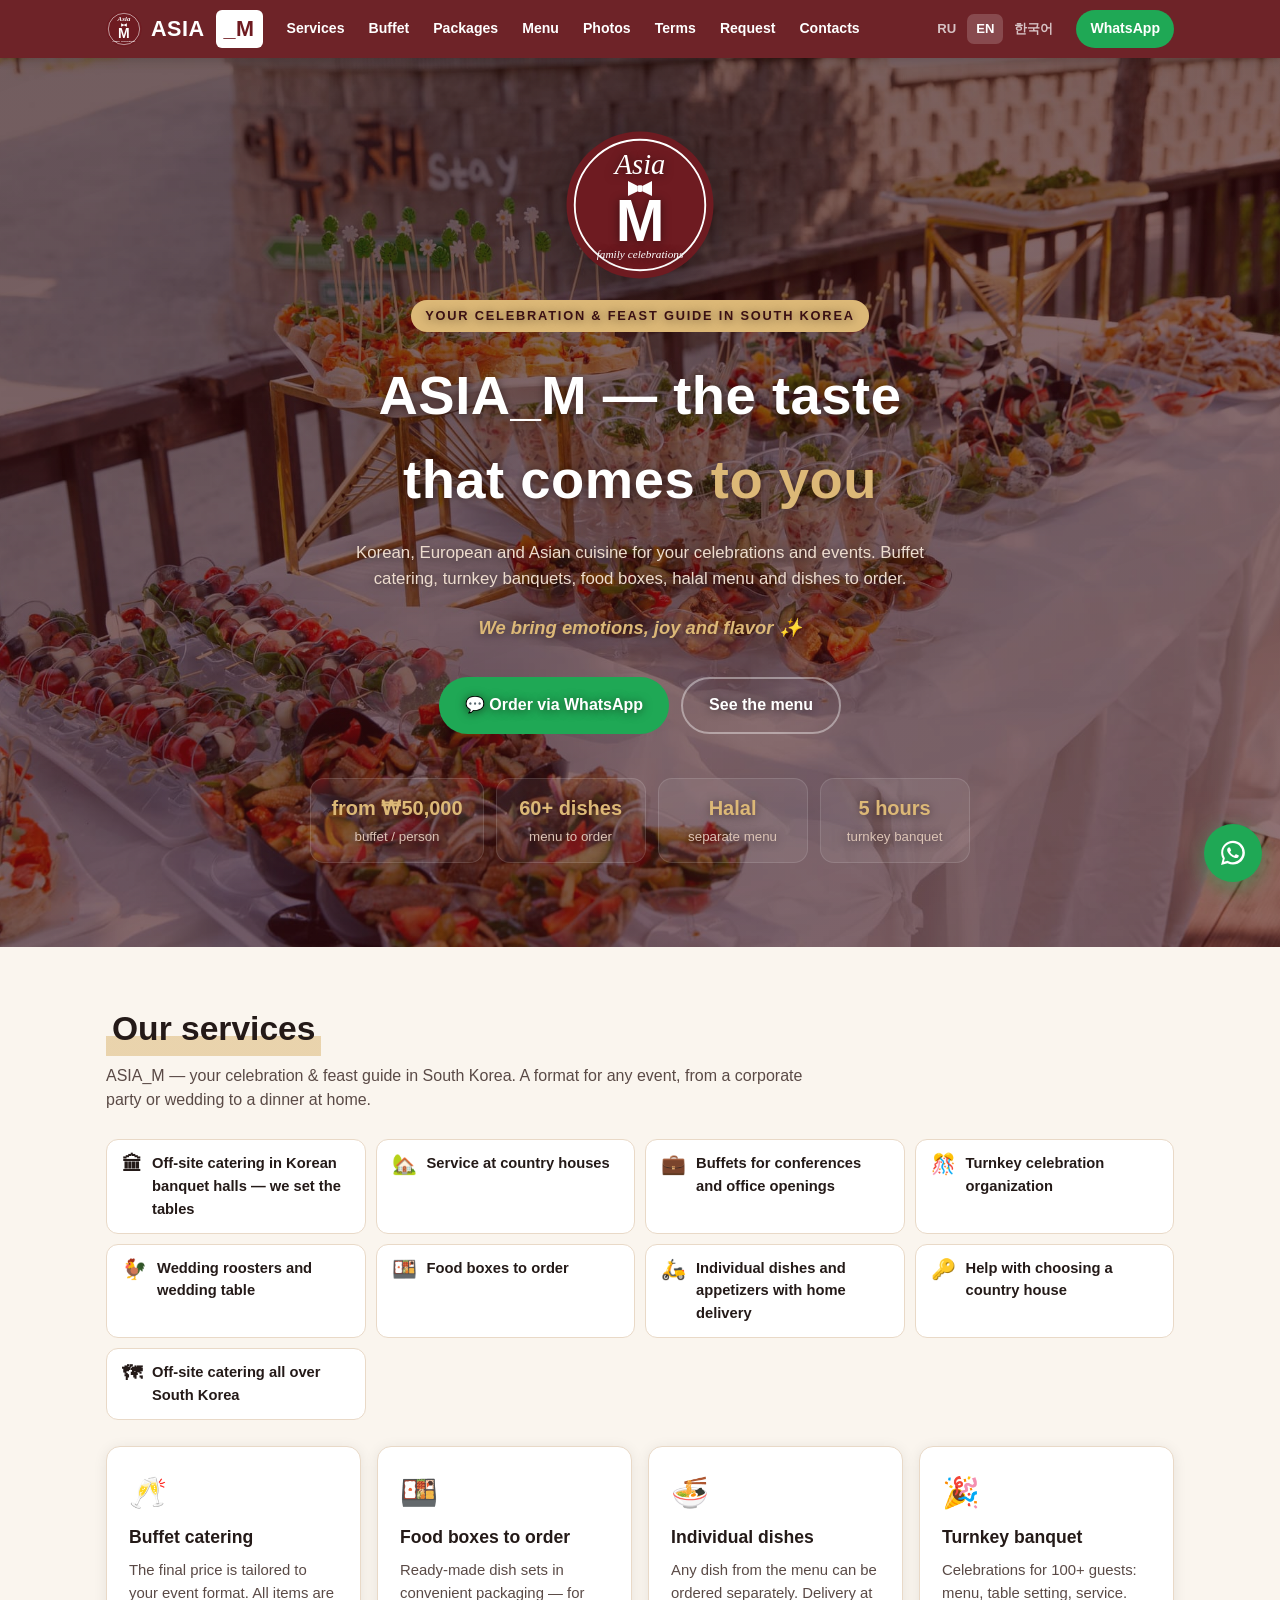
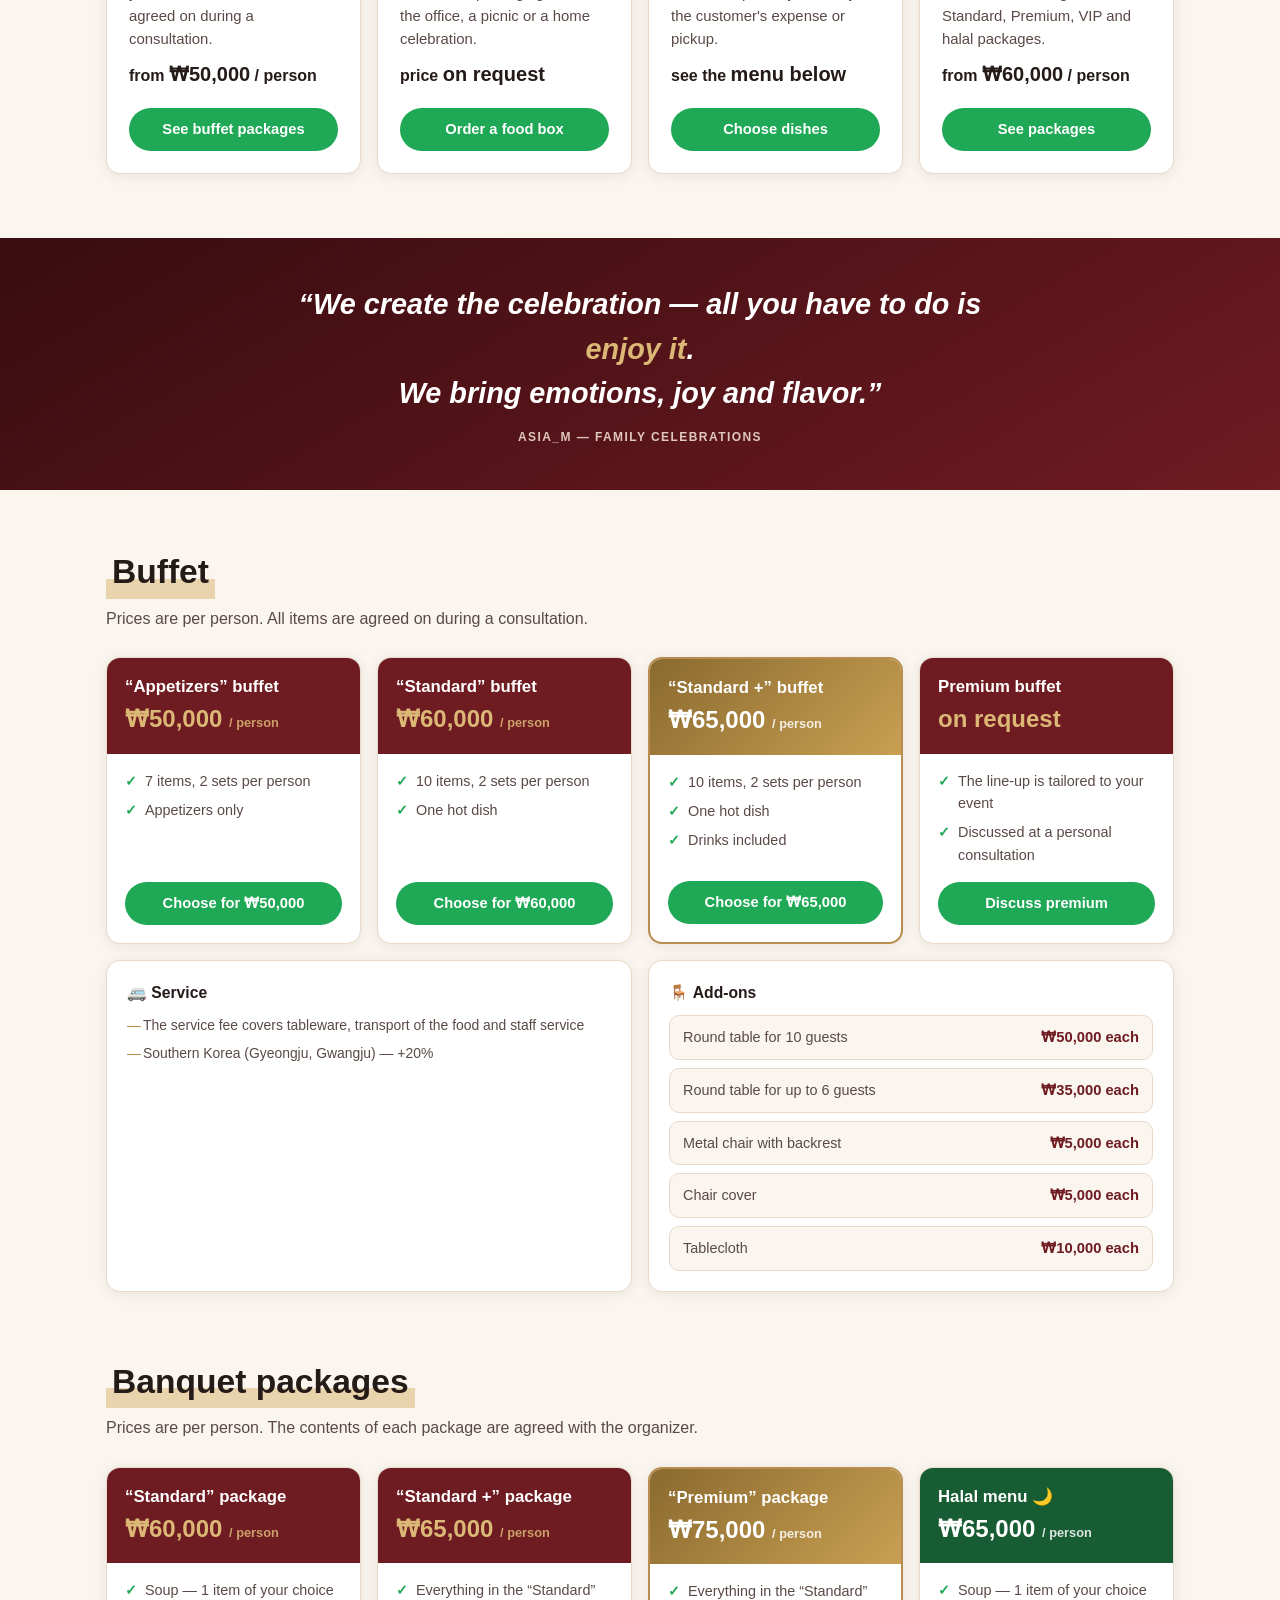
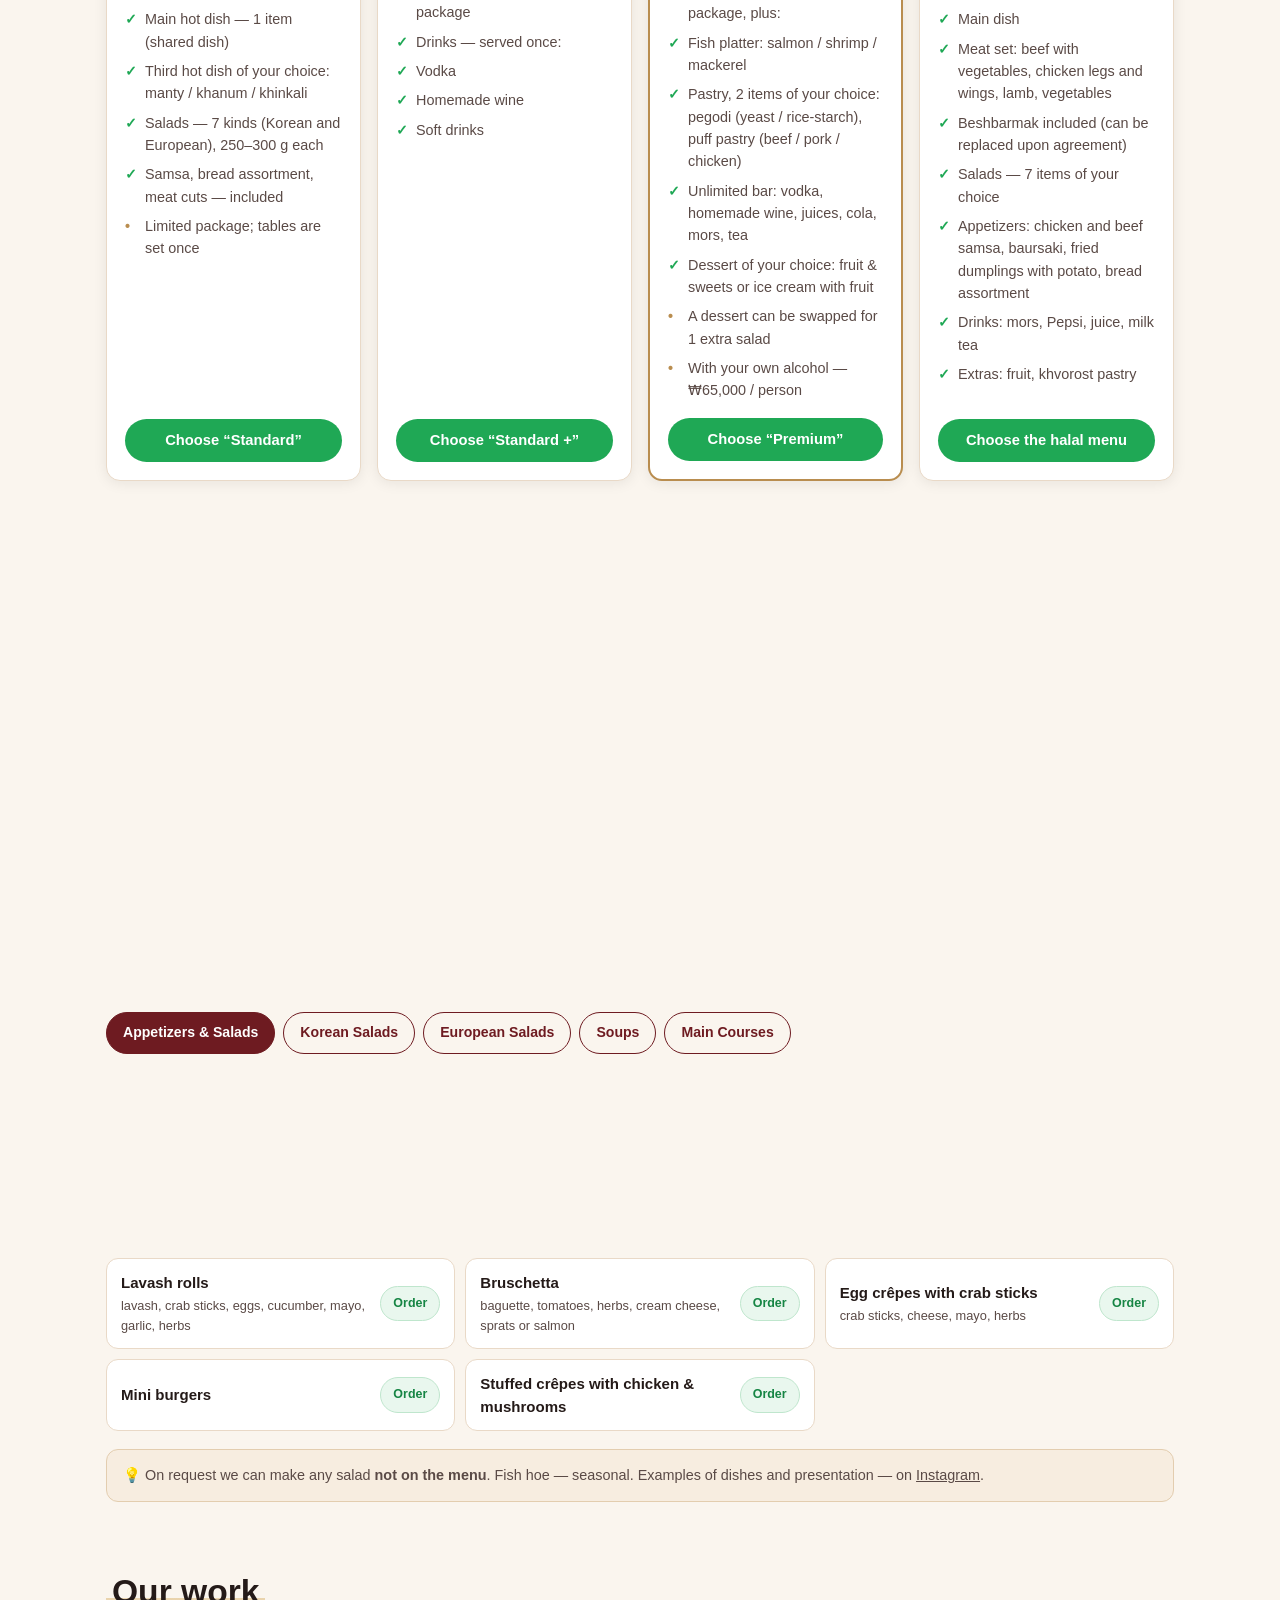
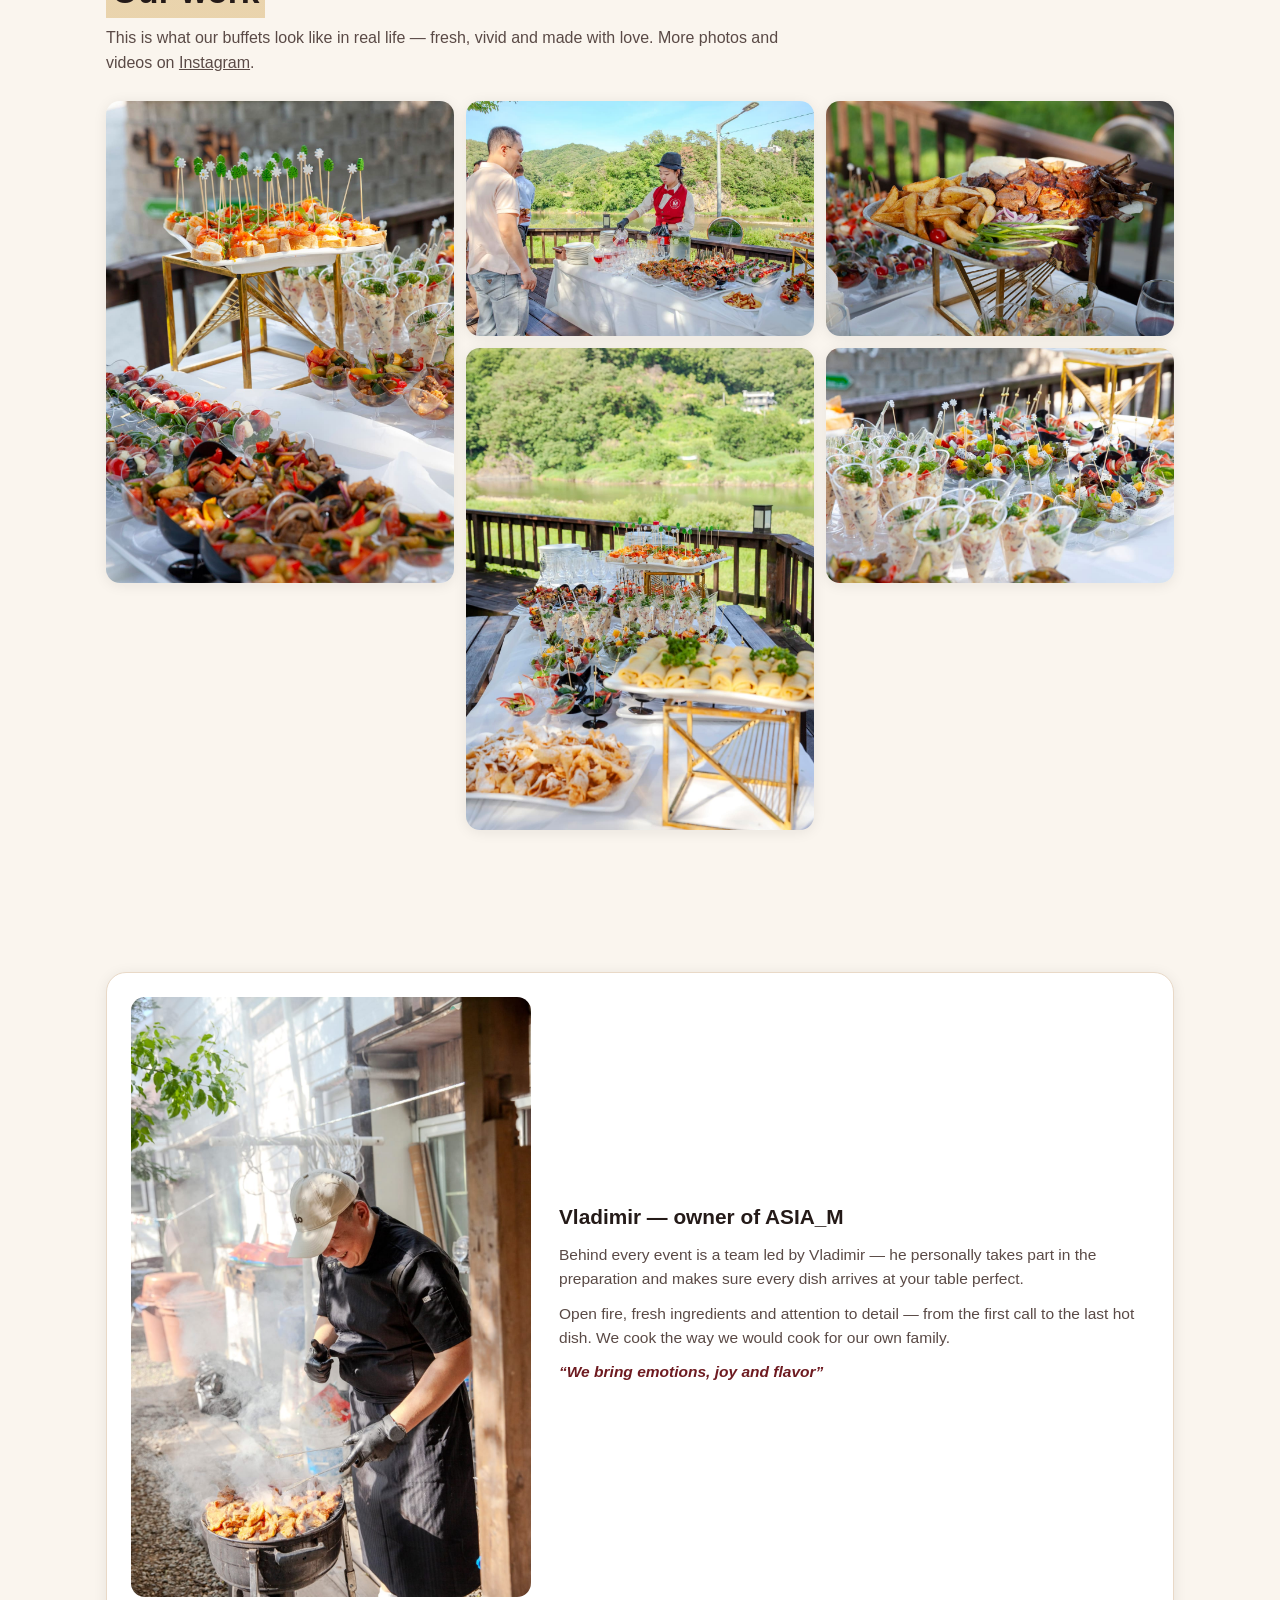
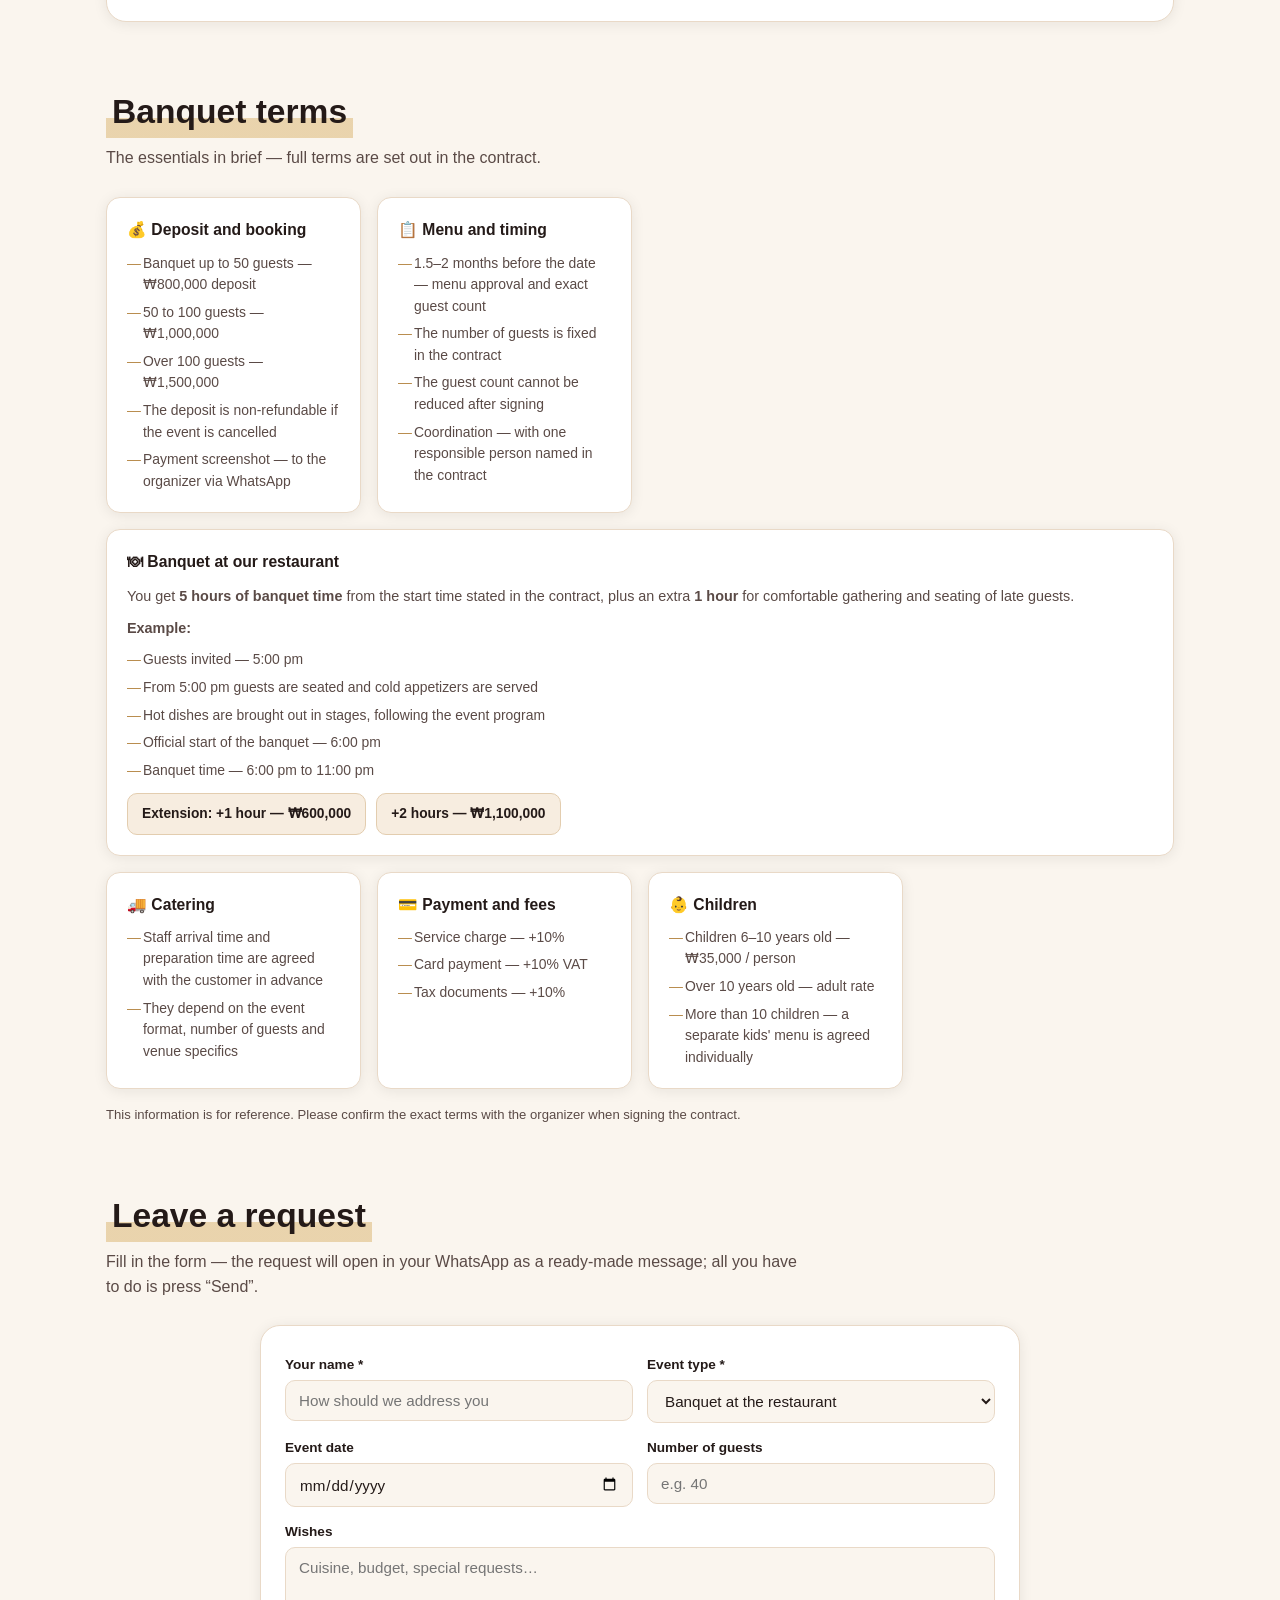
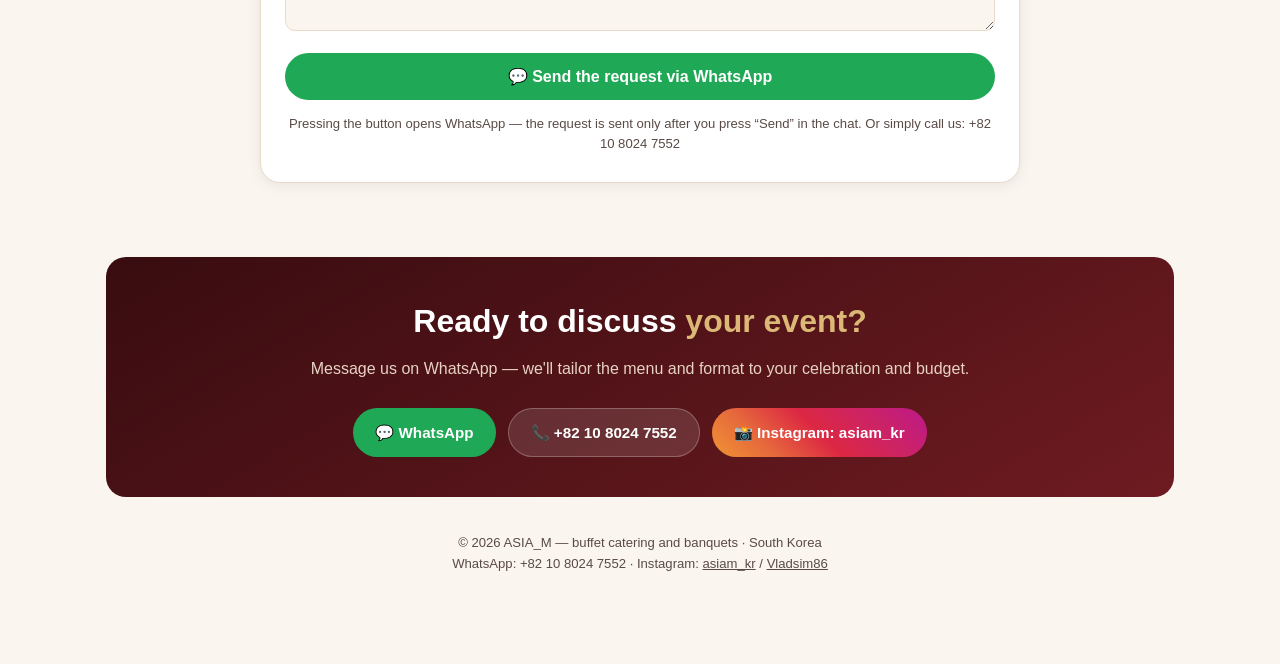
==== commit 7d862126: "Add buffet section with packages, service fee and add-ons New 'Фуршет' section (RU/EN/KO) before ban" ====
--- a/en.html
+++ b/en.html
@@ -4,7 +4,7 @@
 <meta charset="UTF-8">
 <meta name="viewport" content="width=device-width, initial-scale=1.0">
 <title>ASIA_M — Catering & Banquets in South Korea | Korean, European and Asian cuisine</title>
-<meta name="description" content="ASIA_M — buffet catering from ₩60,000 per person, banquets, food boxes and dishes to order. Korean and European salads, soups, main courses, halal menu. Order via WhatsApp: +82 10 8024 7552">
+<meta name="description" content="ASIA_M — buffet catering from ₩50,000 per person, banquets, food boxes and dishes to order. Korean and European salads, soups, main courses, halal menu. Order via WhatsApp: +82 10 8024 7552">
 <link rel="icon" href="data:image/svg+xml,<svg xmlns='http://www.w3.org/2000/svg' viewBox='0 0 100 100'><text y='.9em' font-size='90'>🥢</text></svg>">
 <link rel="alternate" hreflang="ru" href="https://zerorare.github.io/asiam/">
 <link rel="alternate" hreflang="en" href="https://zerorare.github.io/asiam/en.html">
@@ -28,6 +28,7 @@
       ASIA<span>_M</span></div>
     <nav class="nav-links">
       <a href="#services">Services</a>
+      <a href="#buffet">Buffet</a>
       <a href="#packages">Packages</a>
       <a href="#menu">Menu</a>
       <a href="#gallery">Photos</a>
@@ -64,7 +65,7 @@
     <a class="btn btn-ghost" href="#menu">See the menu</a>
   </div>
   <div class="facts">
-    <div class="fact"><b>from ₩60,000</b><small>buffet / person</small></div>
+    <div class="fact"><b>from ₩50,000</b><small>buffet / person</small></div>
     <div class="fact"><b>60+ dishes</b><small>menu to order</small></div>
     <div class="fact"><b>Halal</b><small>separate menu</small></div>
     <div class="fact"><b>5 hours</b><small>turnkey banquet</small></div>
@@ -92,8 +93,8 @@
       <div class="ico">🥂</div>
       <h3>Buffet catering</h3>
       <p>The final price is tailored to your event format. All items are agreed on during a consultation.</p>
-      <div class="price">from <b>₩60,000</b> / person</div>
-      <a class="order" href="https://wa.me/821080247552?text=Hello!%20I%27m%20interested%20in%20buffet%20catering" target="_blank" rel="noopener">Discuss a buffet</a>
+      <div class="price">from <b>₩50,000</b> / person</div>
+      <a class="order" href="#buffet">See buffet packages</a>
     </div>
     <div class="card">
       <div class="ico">🍱</div>
@@ -123,6 +124,83 @@
   <div class="q">“We create the celebration — all you have to do is <em>enjoy it</em>.<br>We bring emotions, joy and flavor.”</div>
   <small>ASIA_M — family celebrations</small>
 </div>
+
+<section id="buffet">
+  <div class="sec-head">
+    <h2>Buffet</h2>
+    <p>Prices are per person. All items are agreed on during a consultation.</p>
+  </div>
+  <div class="packs">
+    <div class="pack">
+      <div class="top">
+        <h3>“Appetizers” buffet</h3>
+        <div class="p-price">₩50,000 <small>/ person</small></div>
+      </div>
+      <ul>
+        <li>7 items, 2 sets per person</li>
+        <li>Appetizers only</li>
+      </ul>
+      <div class="foot"><a href="https://wa.me/821080247552?text=Hello!%20I'm%20interested%20in%20the%20Appetizers%20buffet%20%E2%80%94%20%E2%82%A950%2C000%20per%20person" target="_blank" rel="noopener">Choose for ₩50,000</a></div>
+    </div>
+
+    <div class="pack">
+      <div class="top">
+        <h3>“Standard” buffet</h3>
+        <div class="p-price">₩60,000 <small>/ person</small></div>
+      </div>
+      <ul>
+        <li>10 items, 2 sets per person</li>
+        <li>One hot dish</li>
+      </ul>
+      <div class="foot"><a href="https://wa.me/821080247552?text=Hello!%20I'm%20interested%20in%20the%20Standard%20buffet%20%E2%80%94%20%E2%82%A960%2C000%20per%20person" target="_blank" rel="noopener">Choose for ₩60,000</a></div>
+    </div>
+
+    <div class="pack featured">
+      <div class="top">
+        <h3>“Standard +” buffet</h3>
+        <div class="p-price">₩65,000 <small>/ person</small></div>
+      </div>
+      <ul>
+        <li>10 items, 2 sets per person</li>
+        <li>One hot dish</li>
+        <li>Drinks included</li>
+      </ul>
+      <div class="foot"><a href="https://wa.me/821080247552?text=Hello!%20I'm%20interested%20in%20the%20Standard%20%2B%20buffet%20%E2%80%94%20%E2%82%A965%2C000%20per%20person" target="_blank" rel="noopener">Choose for ₩65,000</a></div>
+    </div>
+
+    <div class="pack">
+      <div class="top">
+        <h3>Premium buffet</h3>
+        <div class="p-price">on request</div>
+      </div>
+      <ul>
+        <li>The line-up is tailored to your event</li>
+        <li>Discussed at a personal consultation</li>
+      </ul>
+      <div class="foot"><a href="https://wa.me/821080247552?text=Hello!%20I'm%20interested%20in%20the%20premium%20buffet" target="_blank" rel="noopener">Discuss premium</a></div>
+    </div>
+  </div>
+
+  <div class="terms" style="margin-top:16px">
+    <div class="term">
+      <h3>🚐 Service</h3>
+      <ul>
+        <li>The service fee covers tableware, transport of the food and staff service</li>
+        <li>Southern Korea (Gyeongju, Gwangju) — +20%</li>
+      </ul>
+    </div>
+    <div class="term">
+      <h3>🪑 Add-ons</h3>
+      <div class="opt-list">
+        <div><span>Round table for 10 guests</span><b>₩50,000 each</b></div>
+        <div><span>Round table for up to 6 guests</span><b>₩35,000 each</b></div>
+        <div><span>Metal chair with backrest</span><b>₩5,000 each</b></div>
+        <div><span>Chair cover</span><b>₩5,000 each</b></div>
+        <div><span>Tablecloth</span><b>₩10,000 each</b></div>
+      </div>
+    </div>
+  </div>
+</section>
 
 <section id="packages">
   <div class="sec-head">
--- a/css/style.css
+++ b/css/style.css
@@ -52,7 +52,7 @@
 .hero{
   background:
     linear-gradient(160deg, rgba(40,8,11,.66) 0%, rgba(66,14,19,.58) 100%),
-    url('img/hero.jpg') center/cover no-repeat;
+    url('../img/hero.jpg') center/cover no-repeat;
   text-shadow:0 1px 10px rgba(20,4,6,.55);
   color:#fff;text-align:center;padding:72px 16px 84px;
 }
@@ -363,3 +363,10 @@
   html{scroll-behavior:auto}
   .js .reveal{opacity:1;transform:none}
 }
+
+/* buffet options price list */
+.opt-list{display:grid;gap:8px}
+.opt-list div{display:flex;justify-content:space-between;align-items:baseline;gap:14px;
+  font-size:.9rem;color:var(--ink-soft);padding:10px 13px;background:var(--paper);
+  border:1px solid var(--line);border-radius:10px}
+.opt-list b{white-space:nowrap;color:var(--wine);font-size:.92rem}
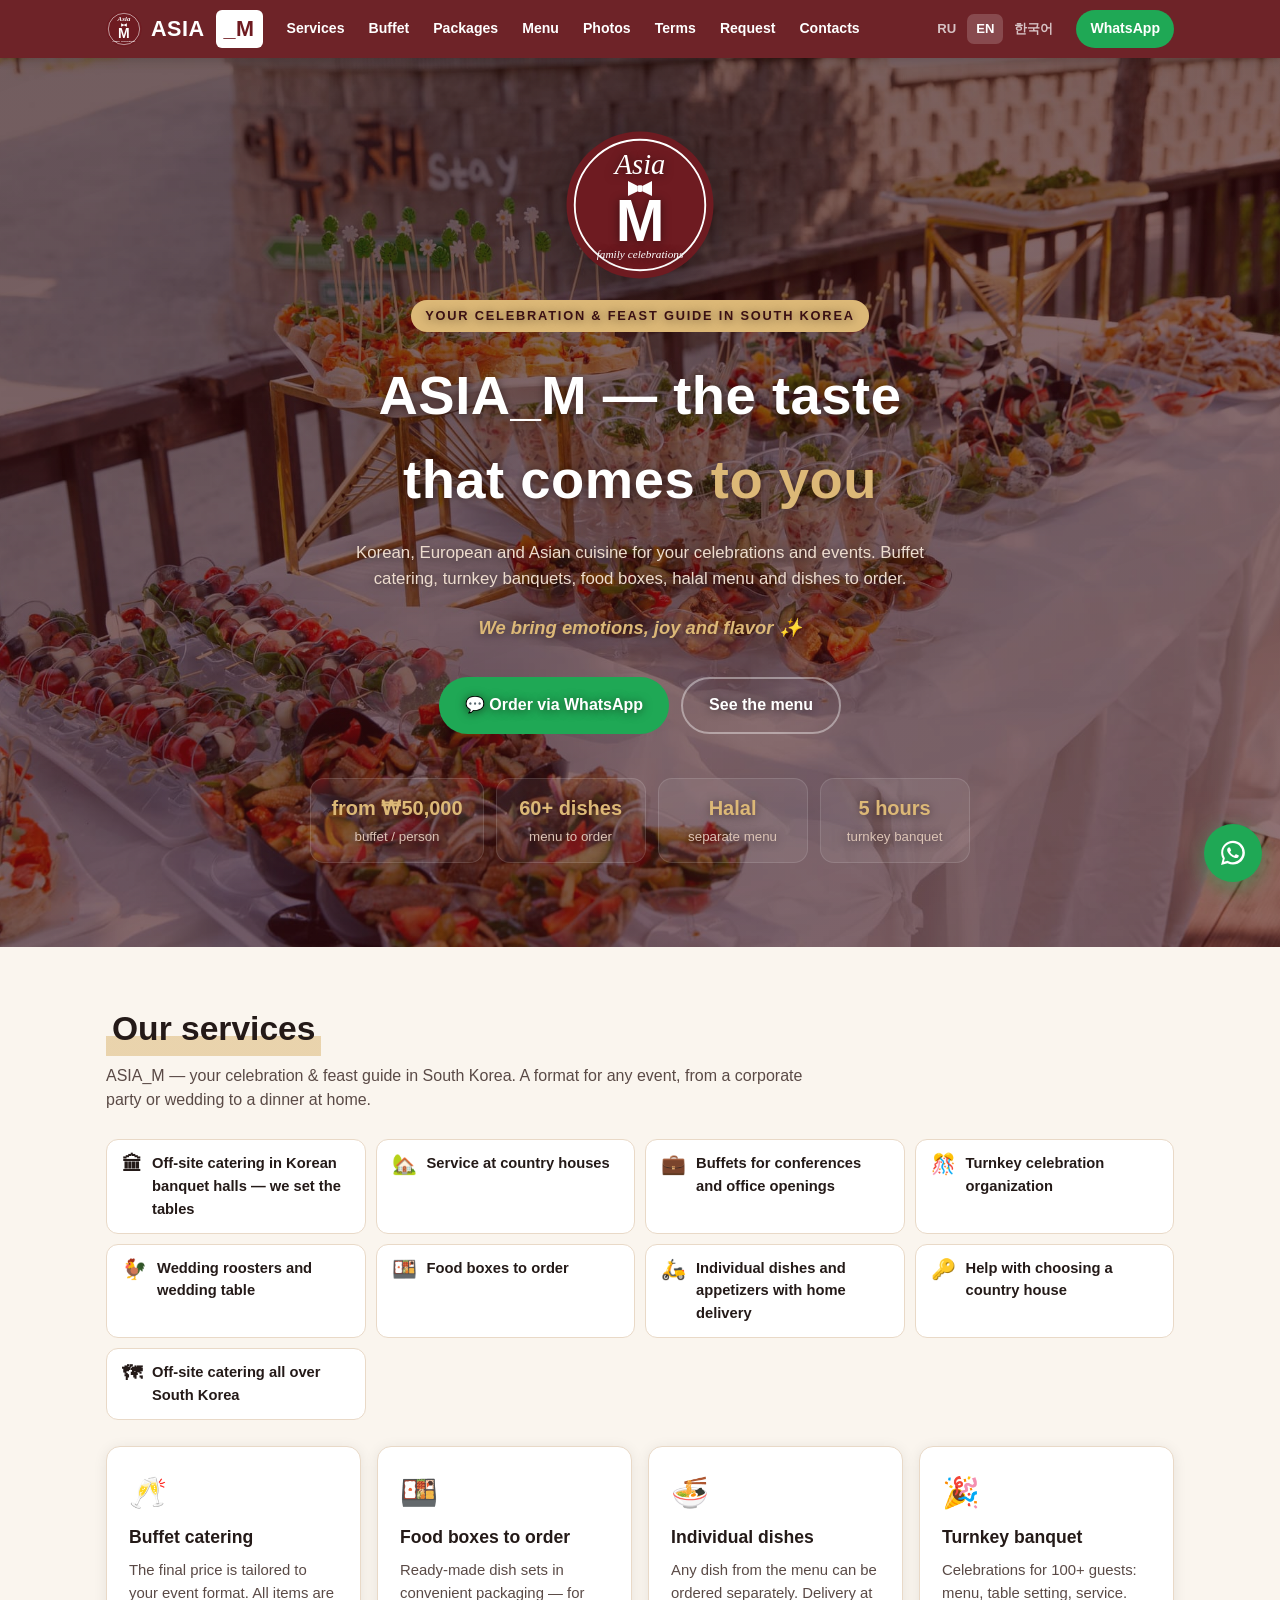
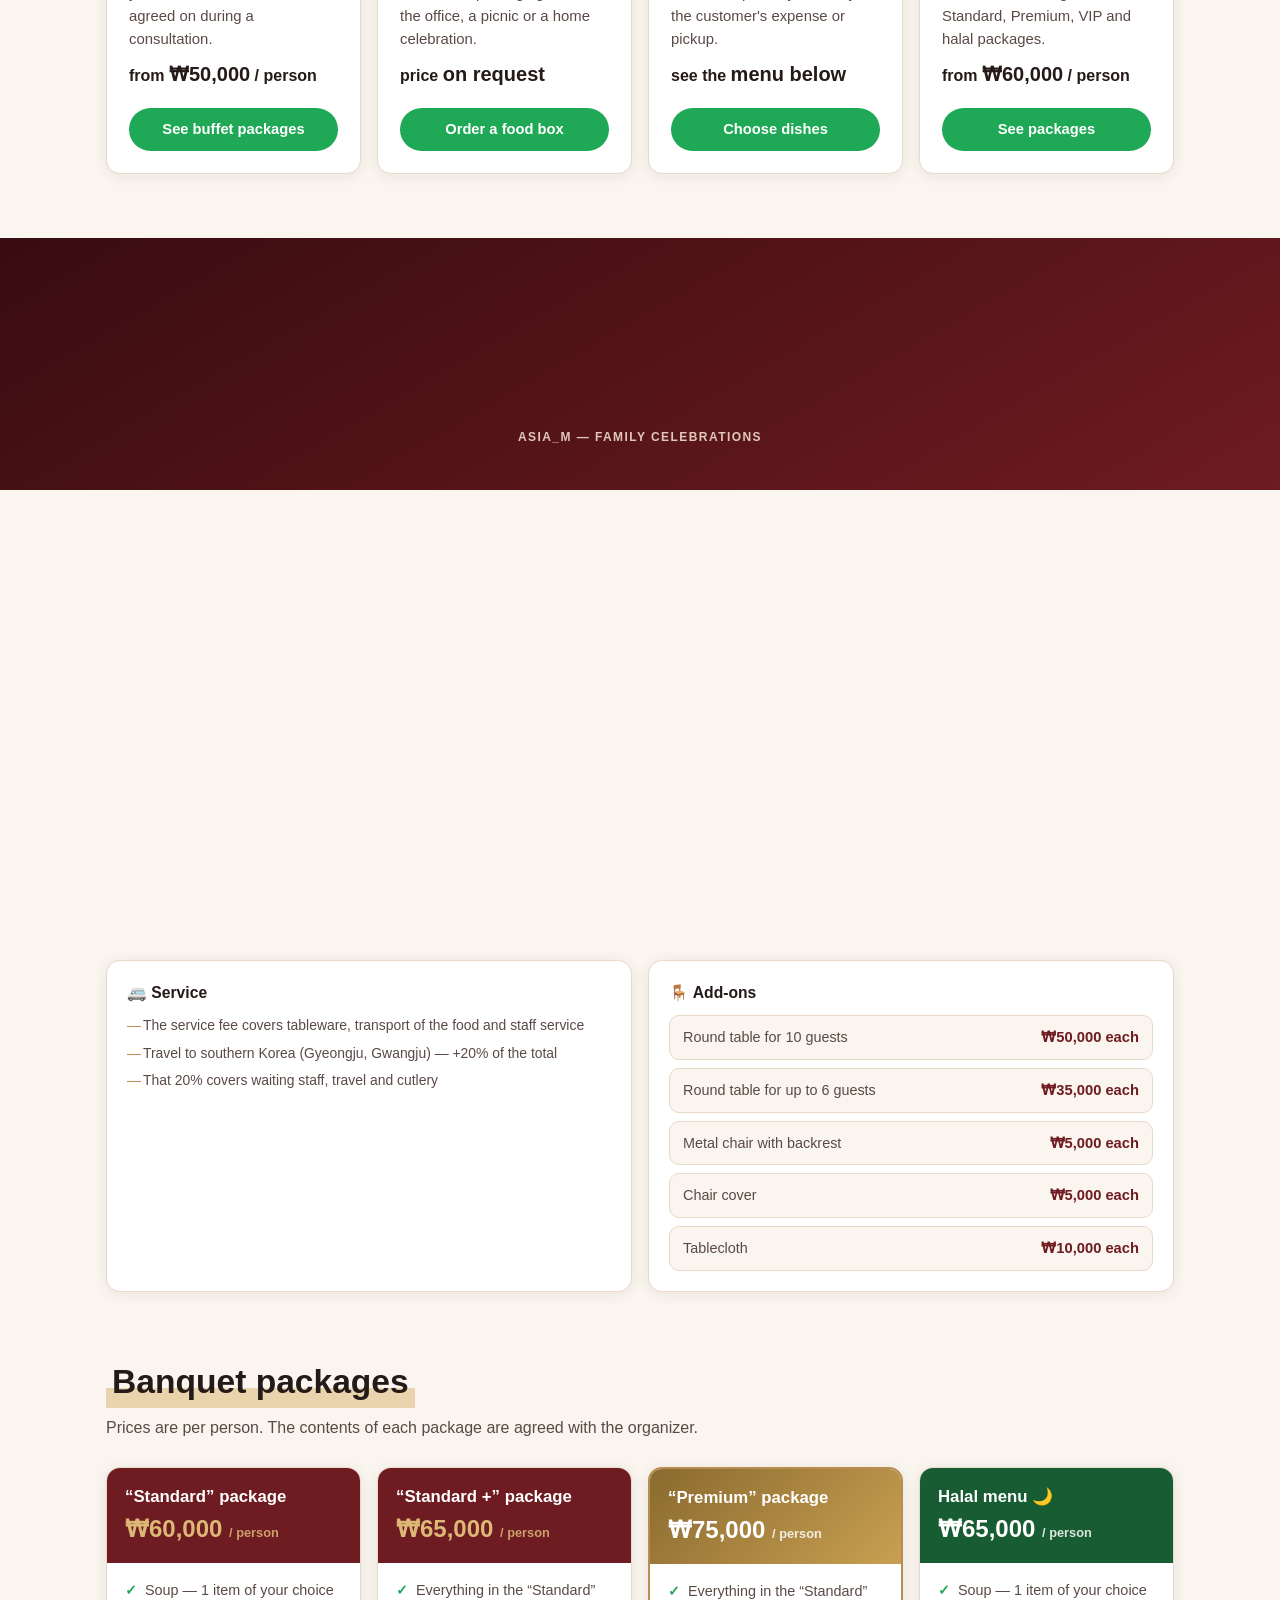
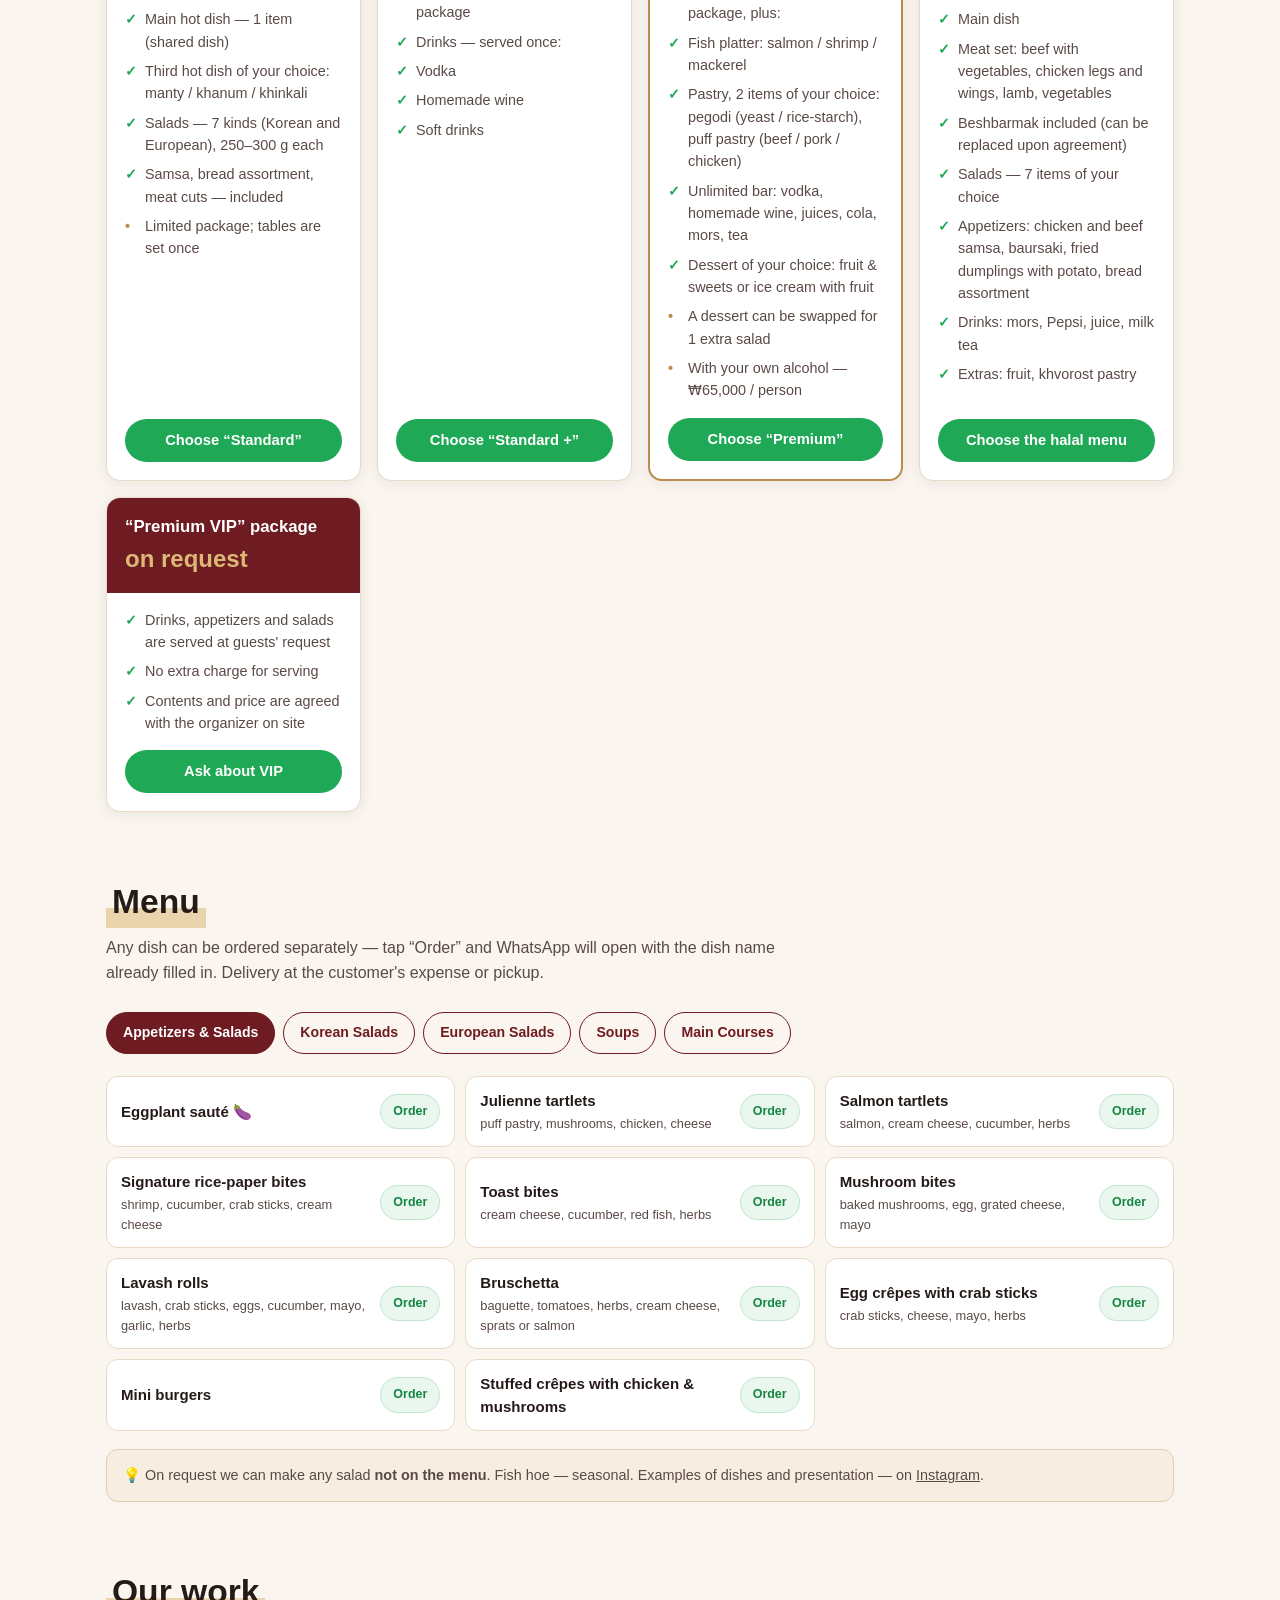
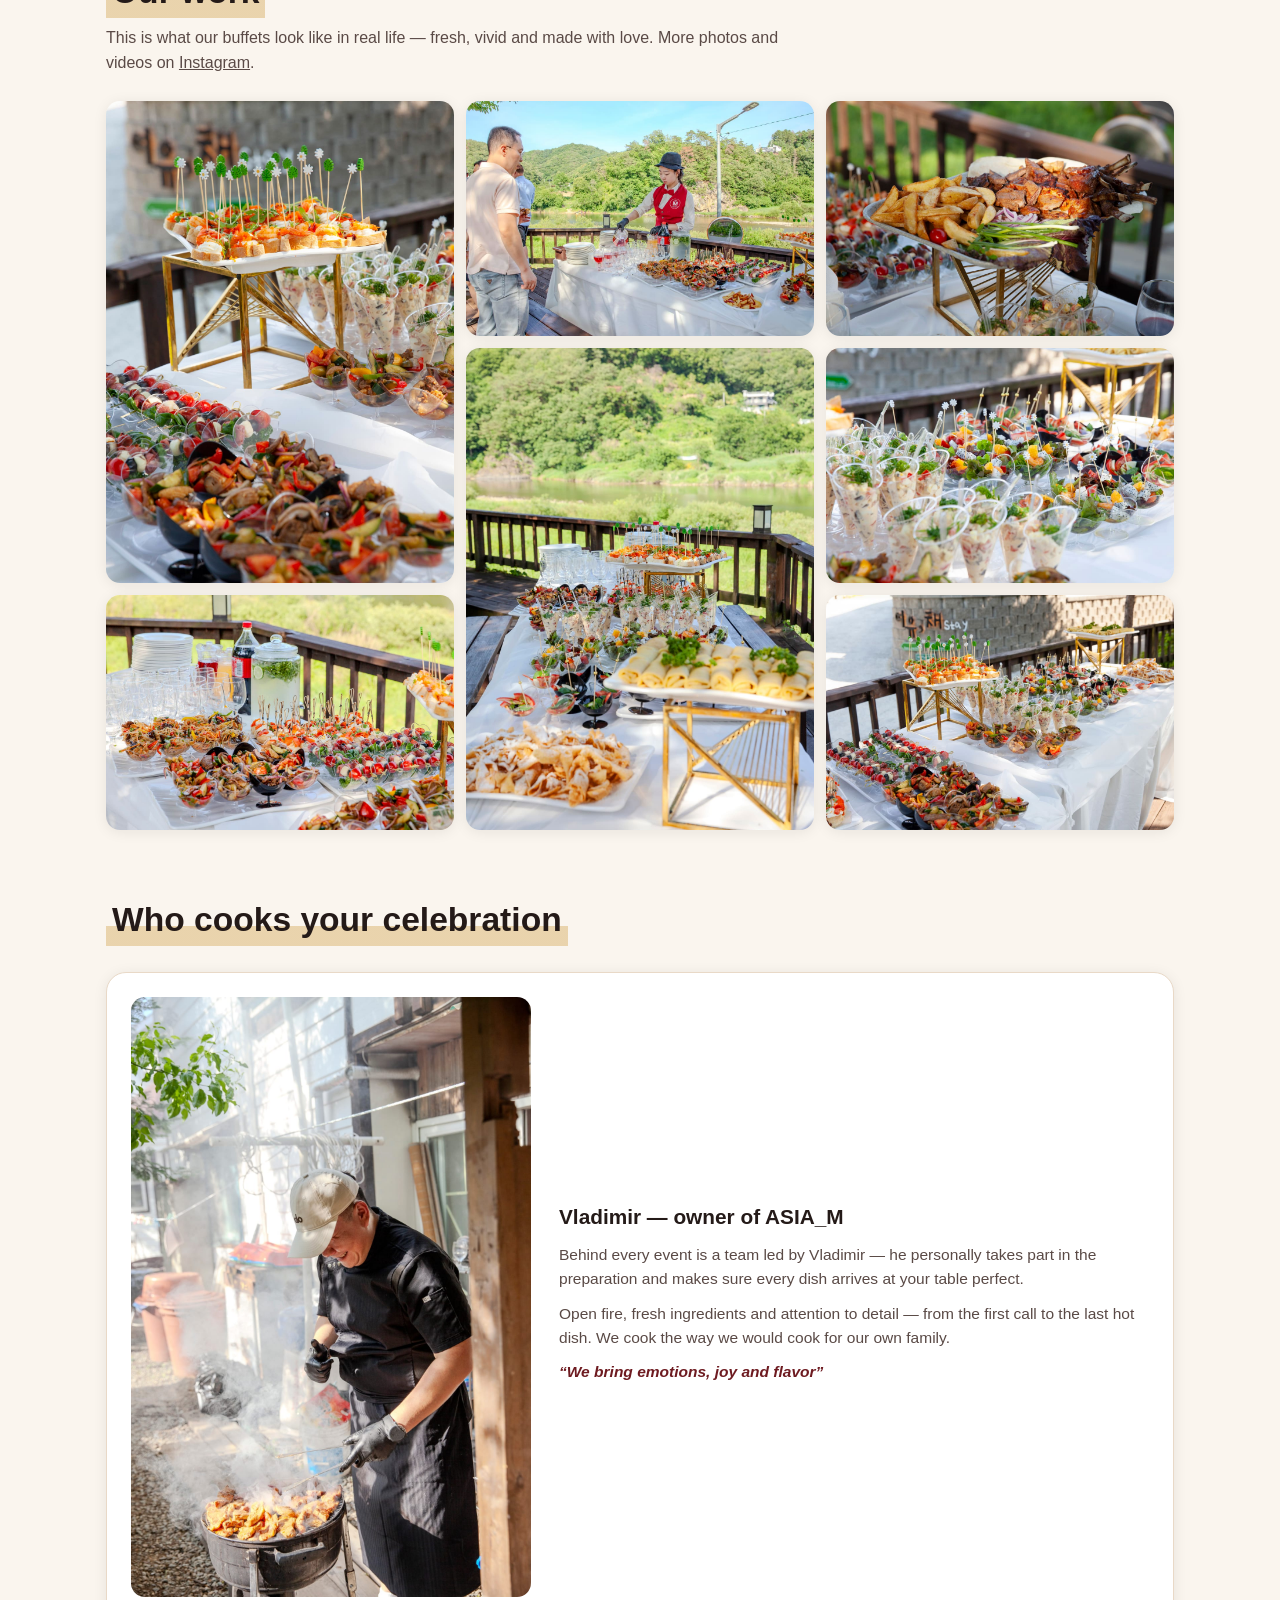
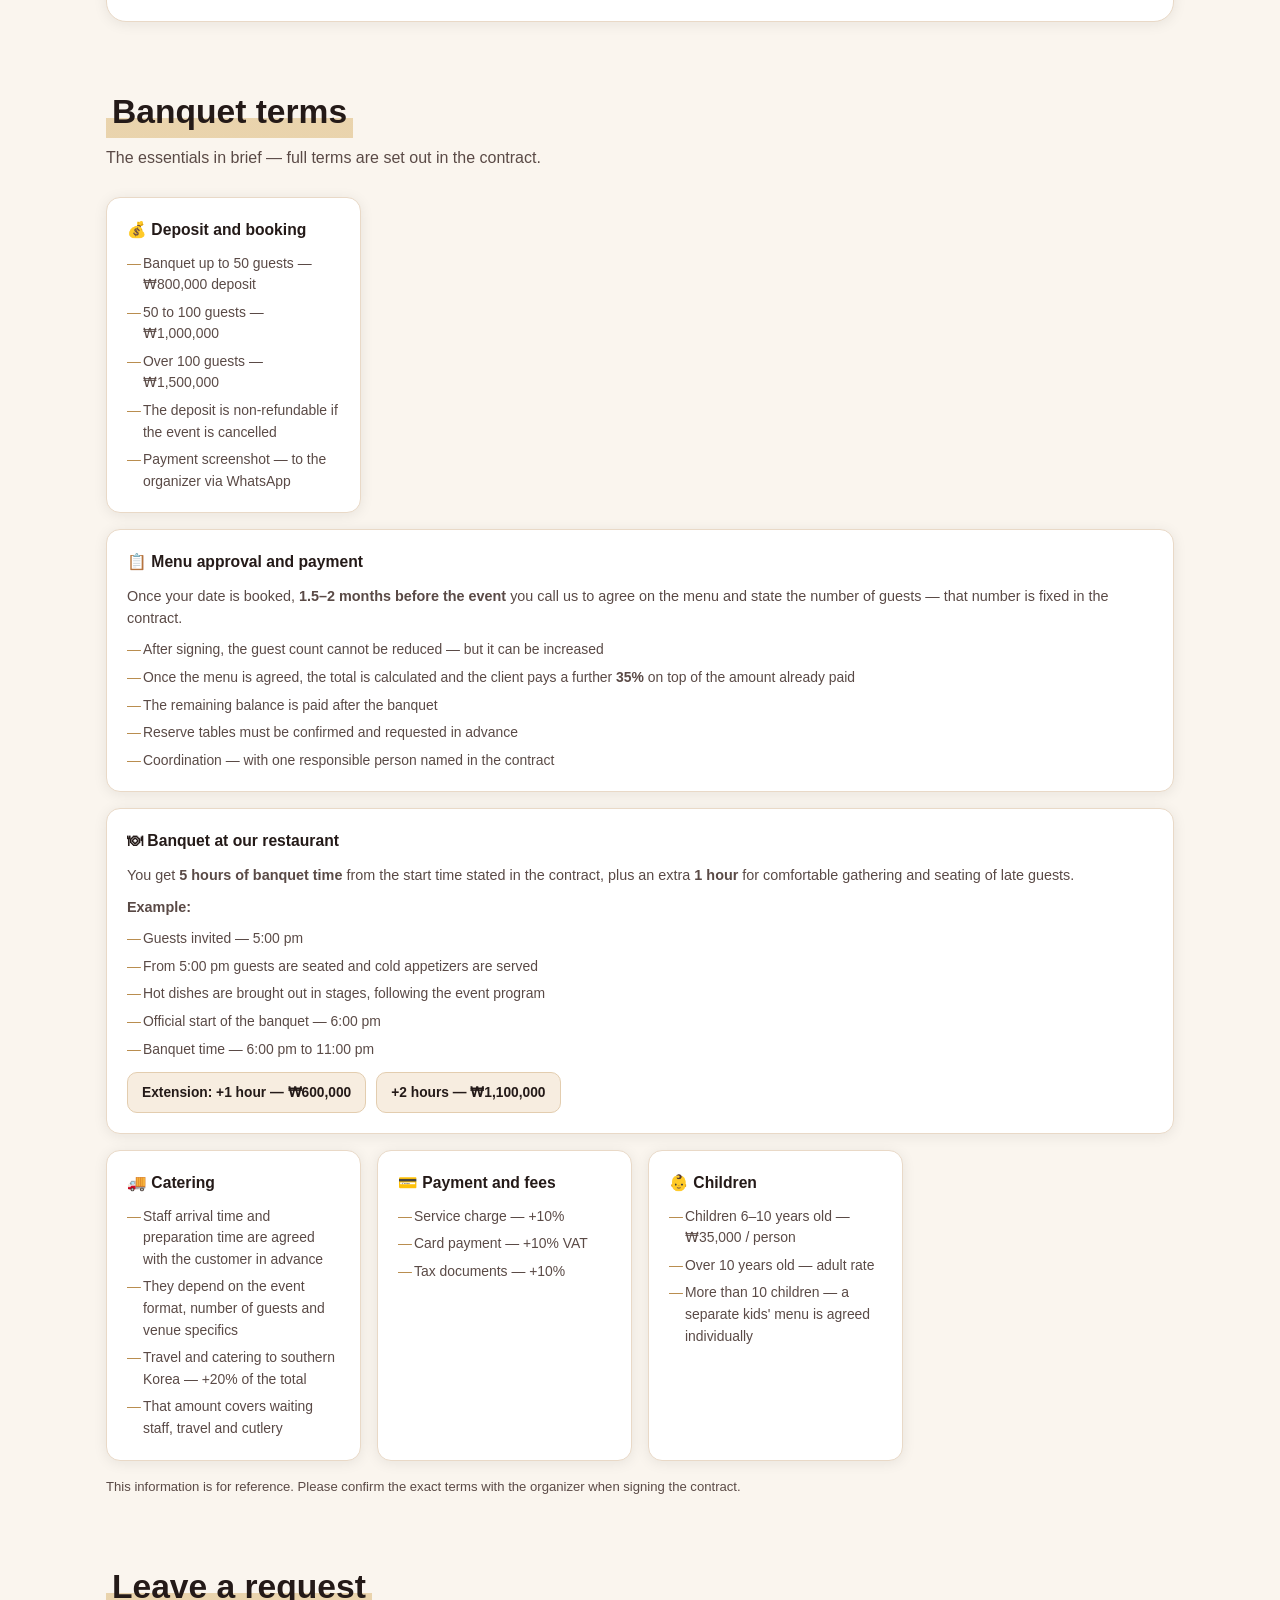
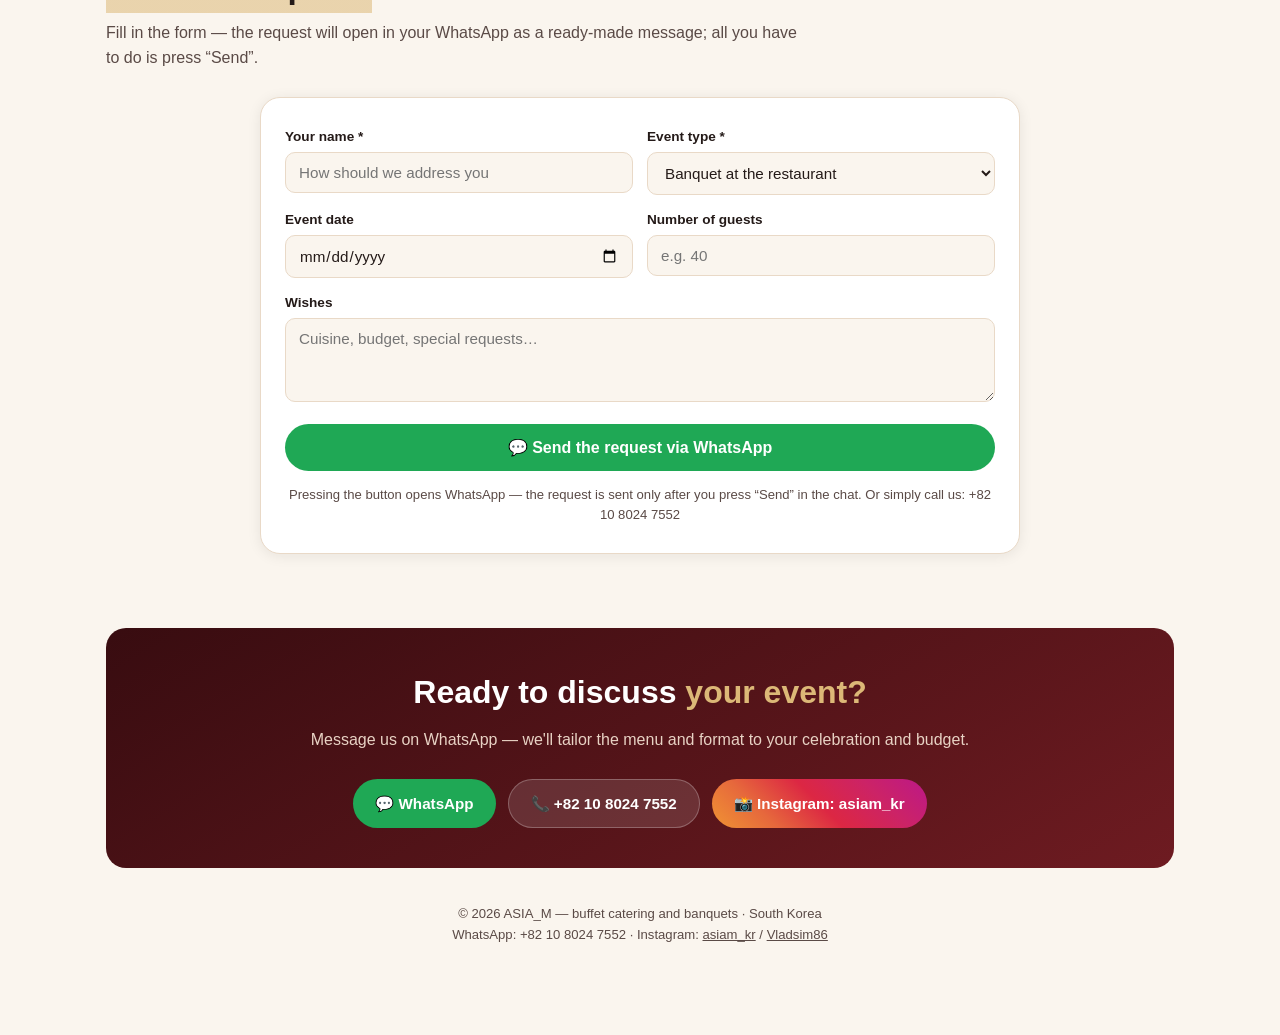
==== commit 1780836d: "Update buffet composition and banquet terms per owner's brief Buffet packages (RU/EN/KO): - 50k: 7 i" ====
--- a/en.html
+++ b/en.html
@@ -133,14 +133,14 @@
   <div class="packs">
     <div class="pack">
       <div class="top">
-        <h3>“Appetizers” buffet</h3>
+        <h3>“Basic” buffet</h3>
         <div class="p-price">₩50,000 <small>/ person</small></div>
       </div>
       <ul>
-        <li>7 items, 2 sets per person</li>
-        <li>Appetizers only</li>
-      </ul>
-      <div class="foot"><a href="https://wa.me/821080247552?text=Hello!%20I'm%20interested%20in%20the%20Appetizers%20buffet%20%E2%80%94%20%E2%82%A950%2C000%20per%20person" target="_blank" rel="noopener">Choose for ₩50,000</a></div>
+        <li>7 items: 4 appetizers, 2 salads, 1 hot dish</li>
+        <li>2 sets per person</li>
+      </ul>
+      <div class="foot"><a href="https://wa.me/821080247552?text=Hello!%20I'm%20interested%20in%20the%20Basic%20buffet%20%E2%80%94%20%E2%82%A950%2C000%20per%20person" target="_blank" rel="noopener">Choose for ₩50,000</a></div>
     </div>
 
     <div class="pack">
@@ -149,8 +149,8 @@
         <div class="p-price">₩60,000 <small>/ person</small></div>
       </div>
       <ul>
-        <li>10 items, 2 sets per person</li>
-        <li>One hot dish</li>
+        <li>10 items: 6 appetizers, 3 salads, 2 hot dishes</li>
+        <li>2 sets per person</li>
       </ul>
       <div class="foot"><a href="https://wa.me/821080247552?text=Hello!%20I'm%20interested%20in%20the%20Standard%20buffet%20%E2%80%94%20%E2%82%A960%2C000%20per%20person" target="_blank" rel="noopener">Choose for ₩60,000</a></div>
     </div>
@@ -161,9 +161,9 @@
         <div class="p-price">₩65,000 <small>/ person</small></div>
       </div>
       <ul>
-        <li>10 items, 2 sets per person</li>
-        <li>One hot dish</li>
+        <li>13 items</li>
         <li>Drinks included</li>
+        <li>Pastries included</li>
       </ul>
       <div class="foot"><a href="https://wa.me/821080247552?text=Hello!%20I'm%20interested%20in%20the%20Standard%20%2B%20buffet%20%E2%80%94%20%E2%82%A965%2C000%20per%20person" target="_blank" rel="noopener">Choose for ₩65,000</a></div>
     </div>
@@ -186,7 +186,8 @@
       <h3>🚐 Service</h3>
       <ul>
         <li>The service fee covers tableware, transport of the food and staff service</li>
-        <li>Southern Korea (Gyeongju, Gwangju) — +20%</li>
+        <li>Travel to southern Korea (Gyeongju, Gwangju) — +20% of the total</li>
+        <li>That 20% covers waiting staff, travel and cutlery</li>
       </ul>
     </div>
     <div class="term">
@@ -462,12 +463,15 @@
         <li>Payment screenshot — to the organizer via WhatsApp</li>
       </ul>
     </div>
-    <div class="term">
-      <h3>📋 Menu and timing</h3>
-      <ul>
-        <li>1.5–2 months before the date — menu approval and exact guest count</li>
-        <li>The number of guests is fixed in the contract</li>
-        <li>The guest count cannot be reduced after signing</li>
+    <div class="term wide">
+      <h3>📋 Menu approval and payment</h3>
+      <p class="lead">Once your date is booked, <b>1.5–2 months before the event</b> you call us to agree
+        on the menu and state the number of guests — that number is fixed in the contract.</p>
+      <ul>
+        <li>After signing, the guest count cannot be reduced — but it can be increased</li>
+        <li>Once the menu is agreed, the total is calculated and the client pays a further <b>35%</b> on top of the amount already paid</li>
+        <li>The remaining balance is paid after the banquet</li>
+        <li>Reserve tables must be confirmed and requested in advance</li>
         <li>Coordination — with one responsible person named in the contract</li>
       </ul>
     </div>
@@ -493,6 +497,8 @@
       <ul>
         <li>Staff arrival time and preparation time are agreed with the customer in advance</li>
         <li>They depend on the event format, number of guests and venue specifics</li>
+        <li>Travel and catering to southern Korea — +20% of the total</li>
+        <li>That amount covers waiting staff, travel and cutlery</li>
       </ul>
     </div>
     <div class="term">
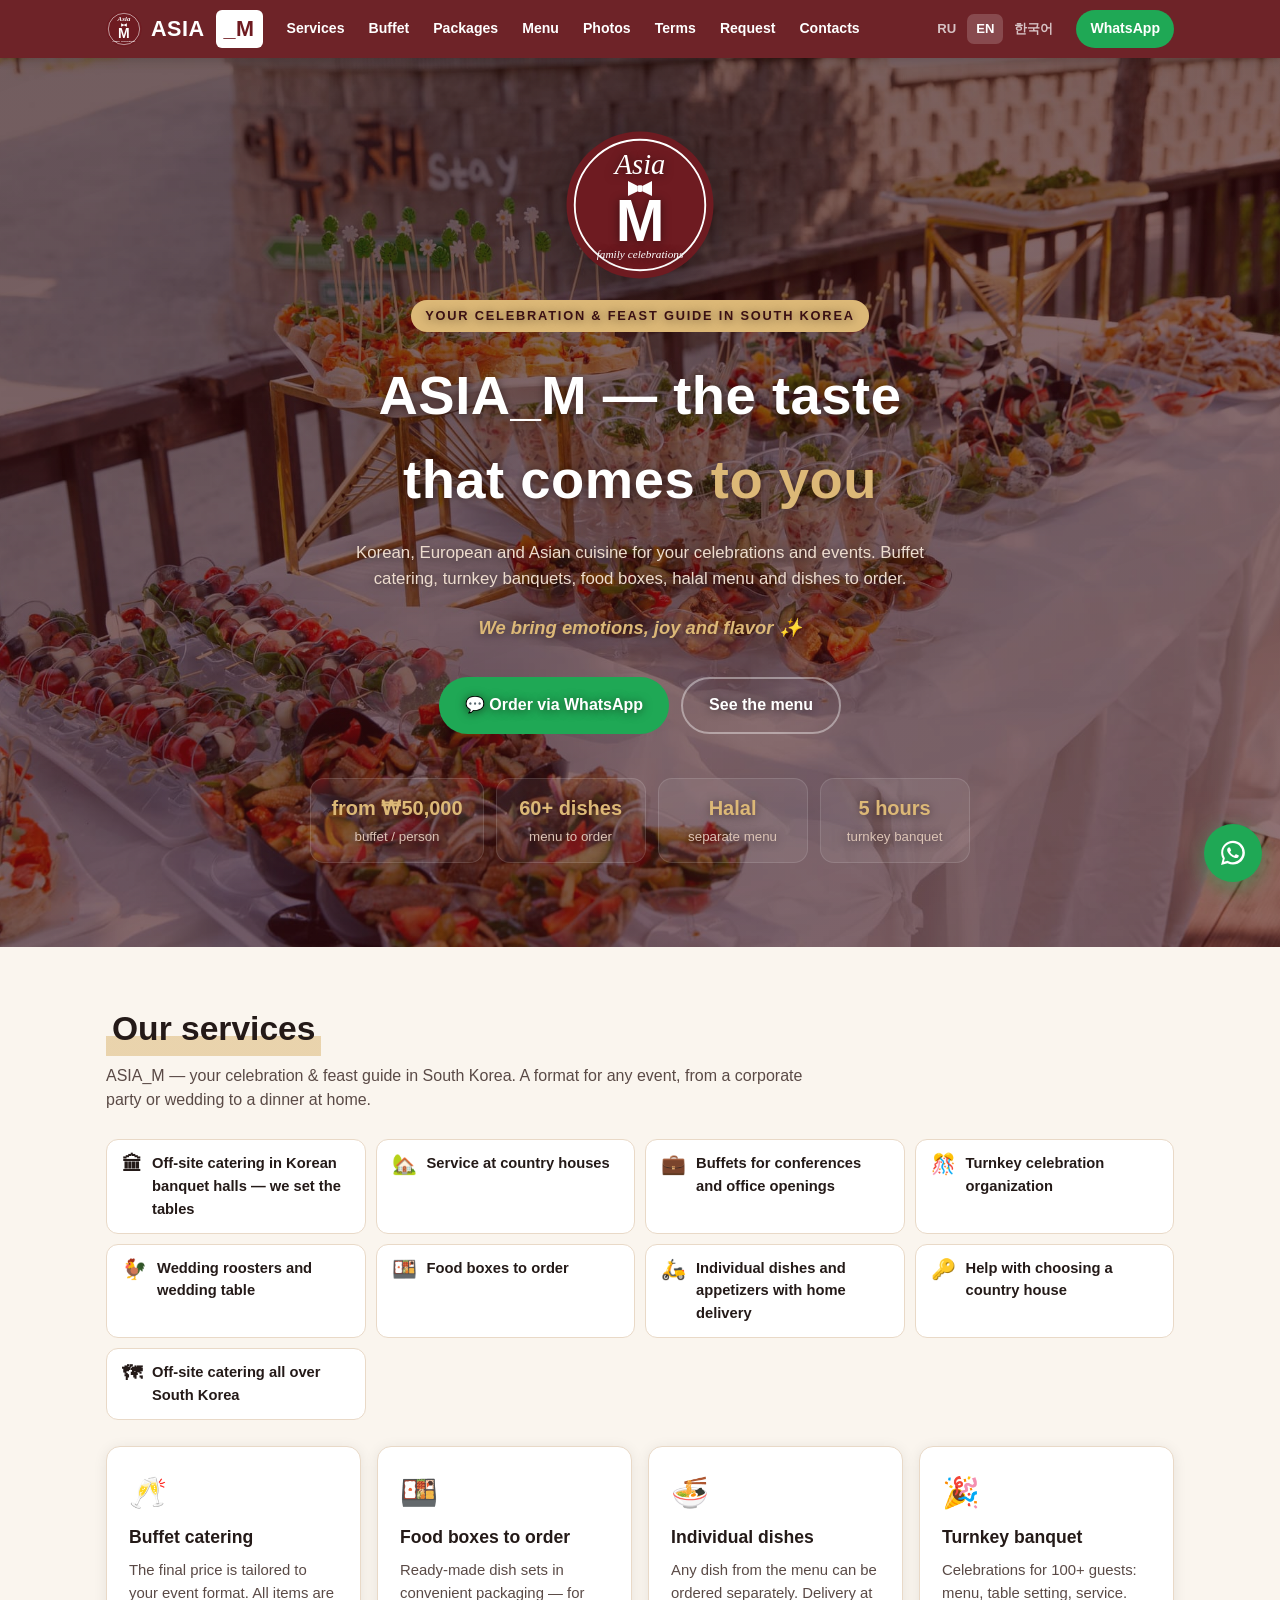
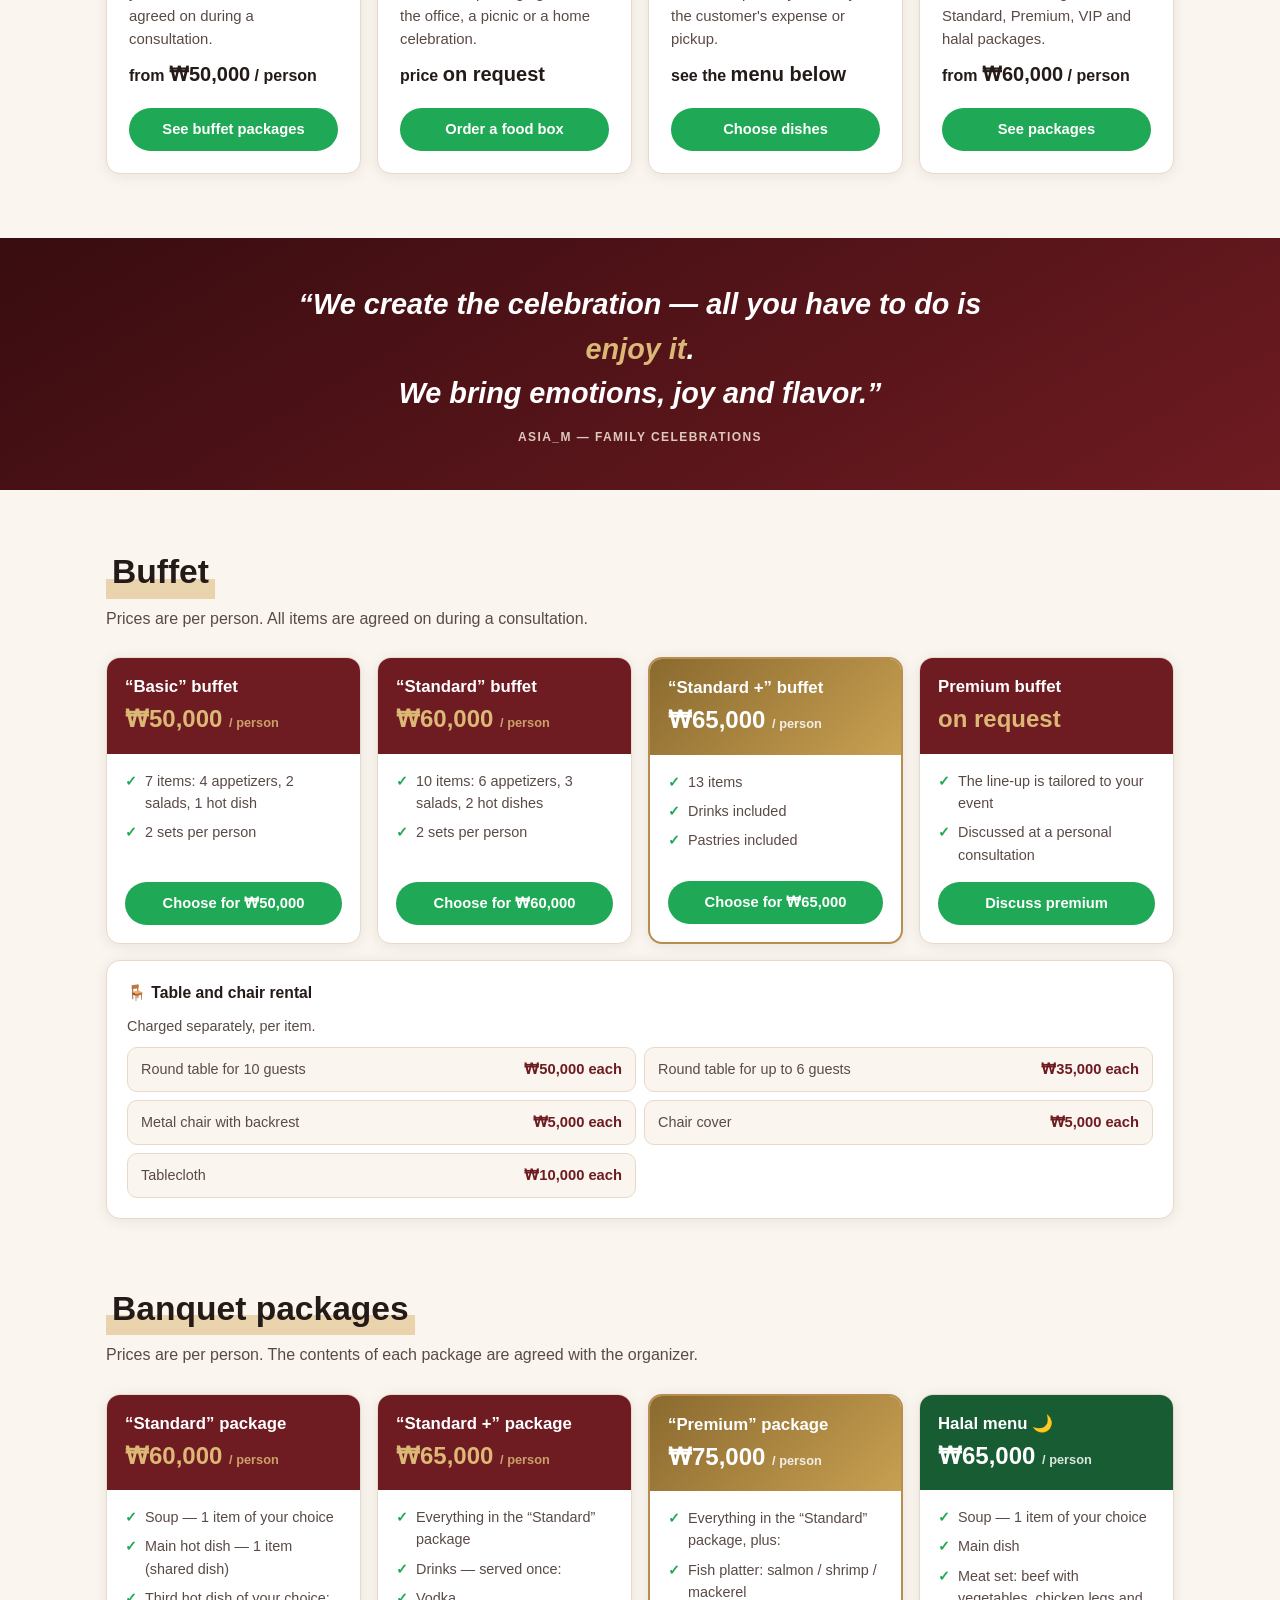
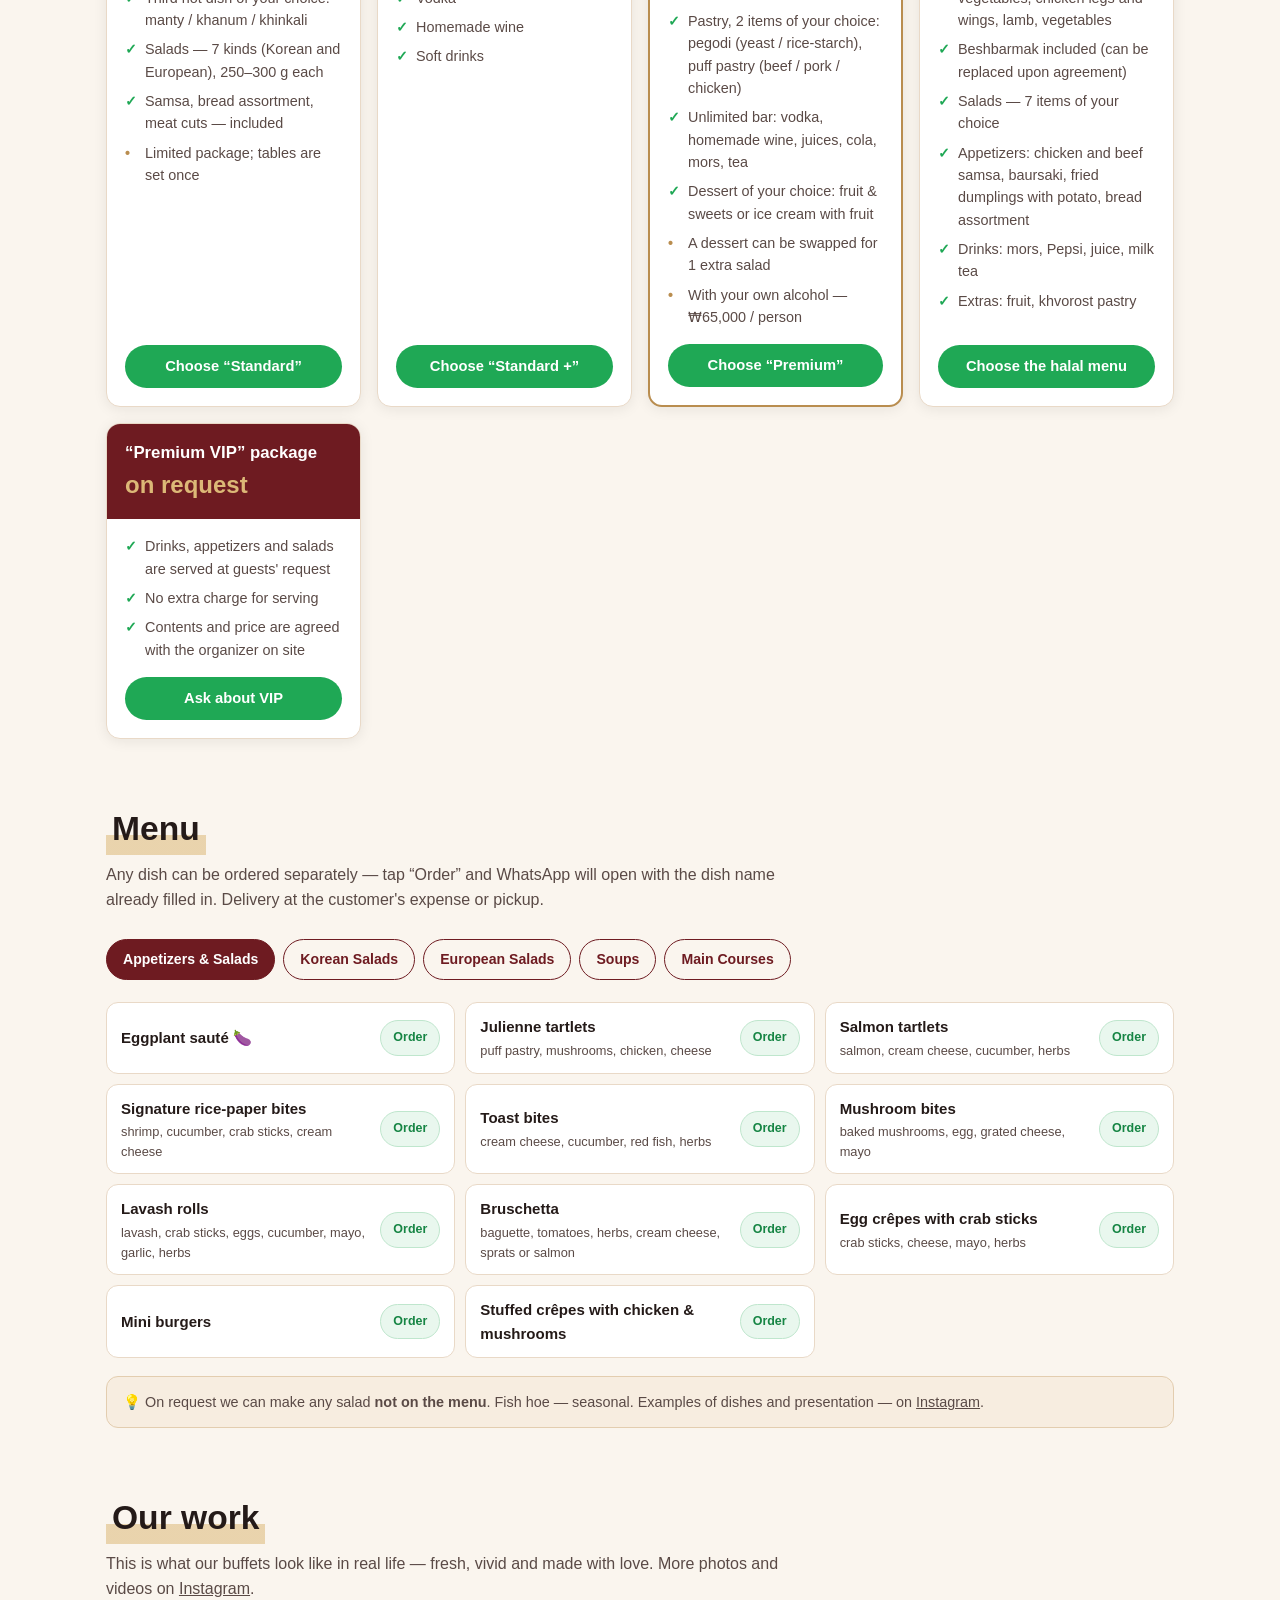
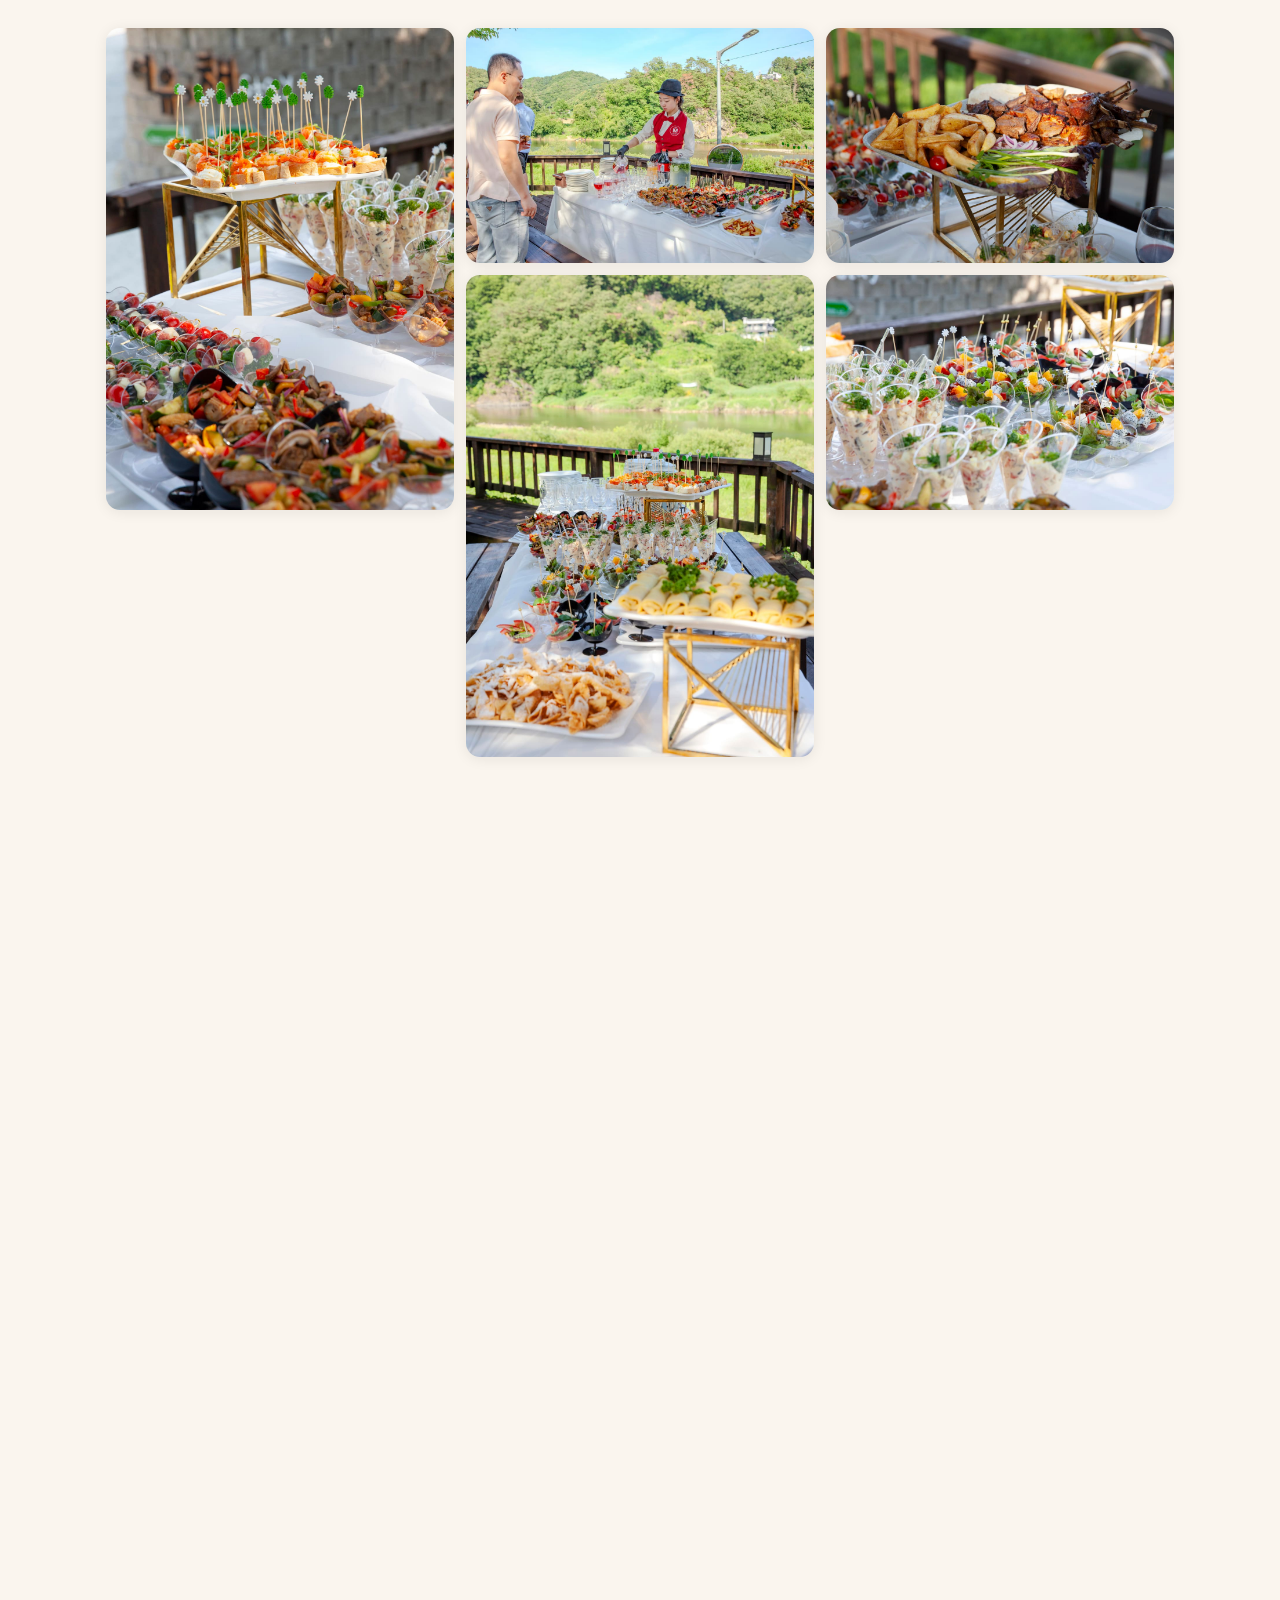
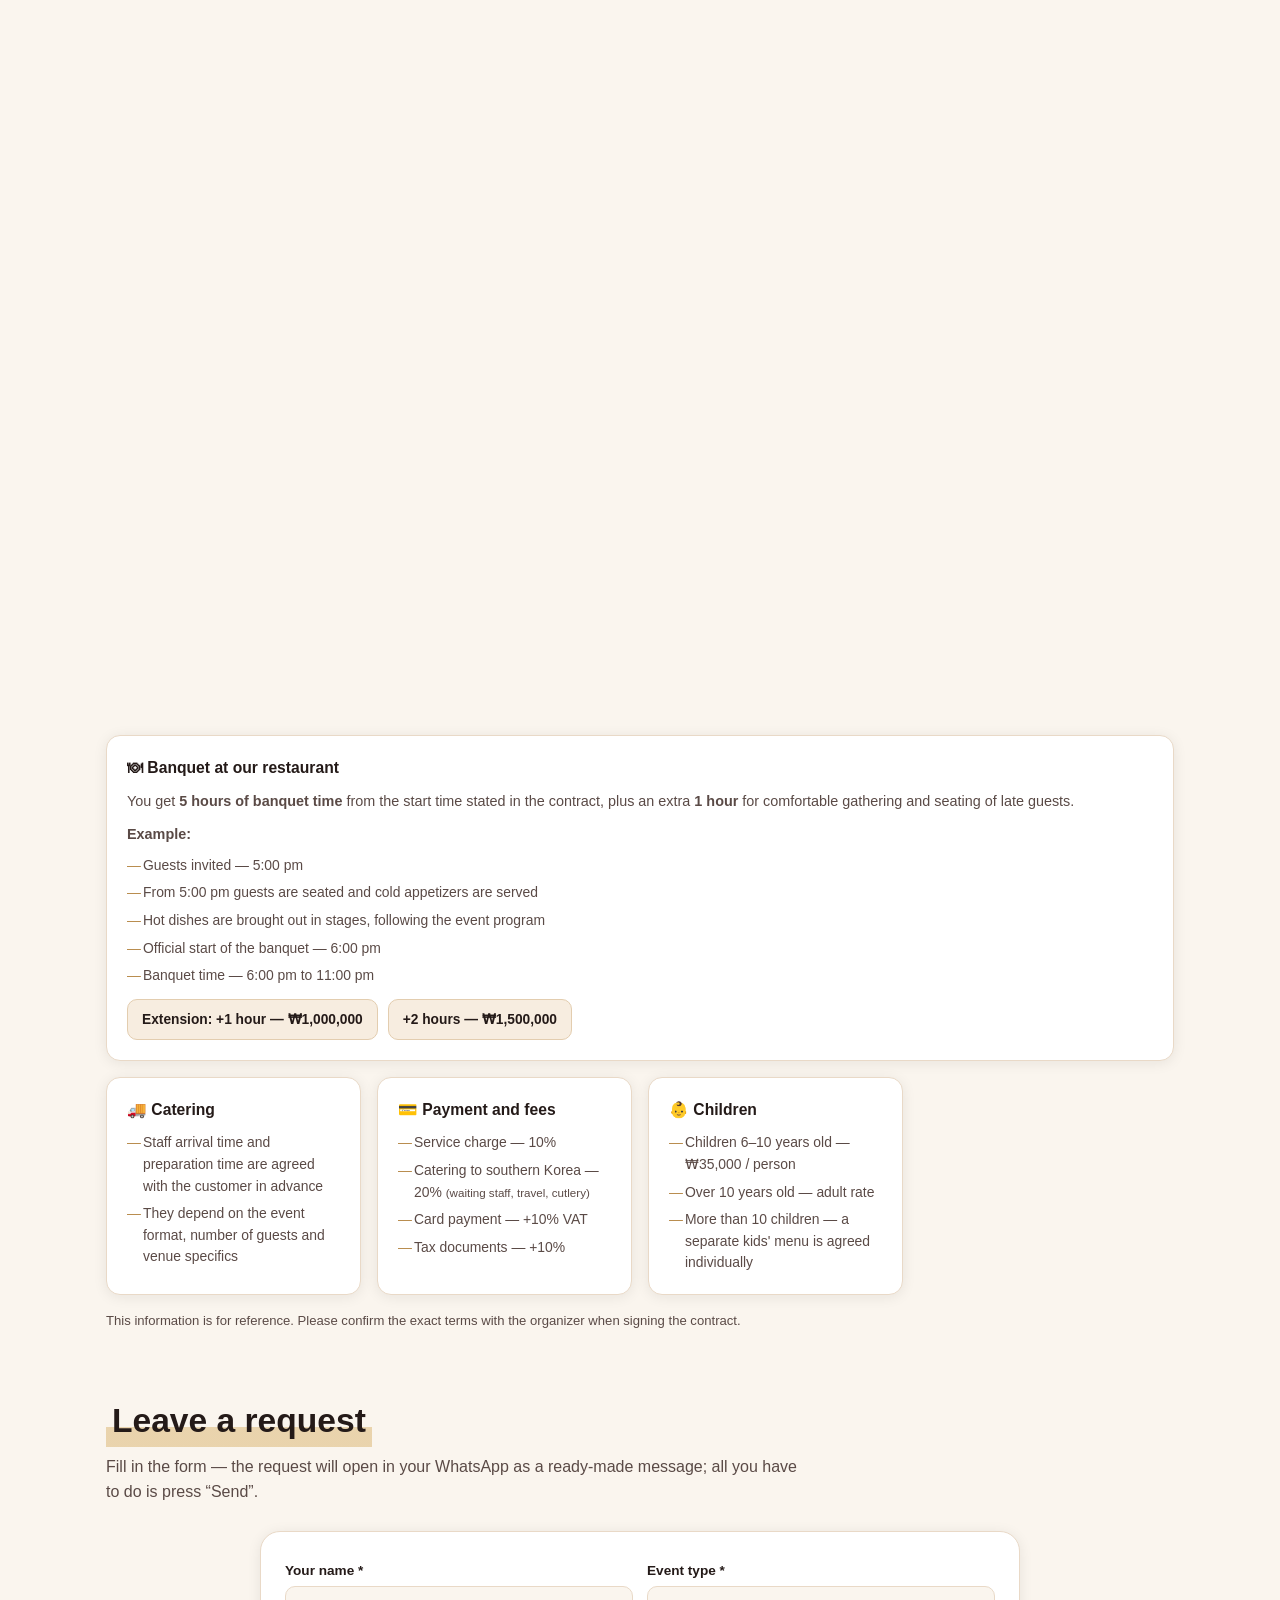
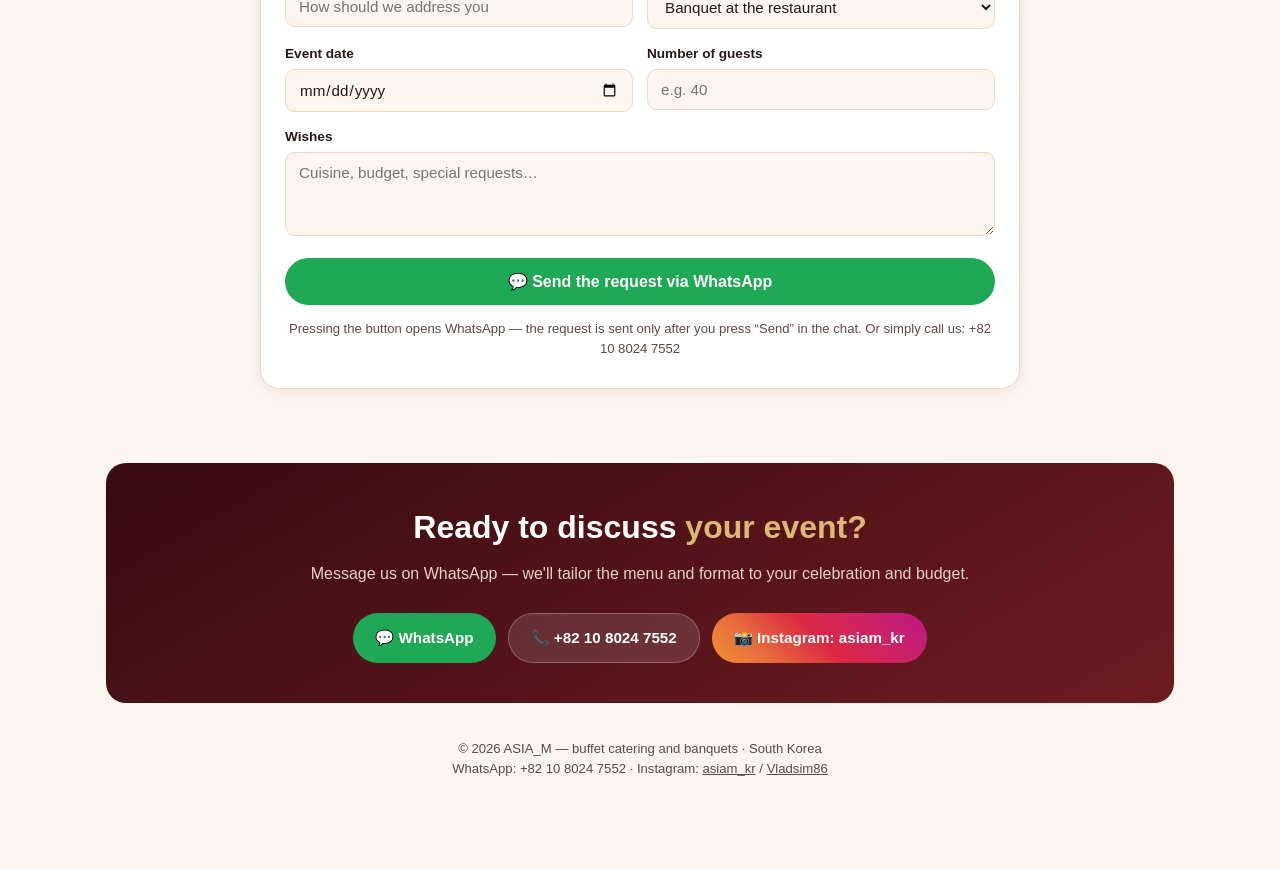
==== commit d7829f68: "Rework mobile layout and apply owner's corrections Owner's corrections: - Remove duplicated Service " ====
--- a/en.html
+++ b/en.html
@@ -15,6 +15,7 @@
 
 <header>
   <div class="nav">
+    <input type="checkbox" id="navtoggle" class="nav-toggle" aria-hidden="true" tabindex="-1">
     <div class="logo">
       <svg viewBox="0 0 200 200" aria-hidden="true">
         <circle cx="100" cy="100" r="98" fill="#6e1b21"/>
@@ -42,6 +43,7 @@
       <a href="ko.html">한국어</a>
     </div>
     <a class="wa-top" href="https://wa.me/821080247552" target="_blank" rel="noopener">WhatsApp</a>
+    <label for="navtoggle" class="burger" aria-label="Menu"><span></span><span></span><span></span></label>
   </div>
 </header>
 
@@ -65,10 +67,10 @@
     <a class="btn btn-ghost" href="#menu">See the menu</a>
   </div>
   <div class="facts">
-    <div class="fact"><b>from ₩50,000</b><small>buffet / person</small></div>
-    <div class="fact"><b>60+ dishes</b><small>menu to order</small></div>
-    <div class="fact"><b>Halal</b><small>separate menu</small></div>
-    <div class="fact"><b>5 hours</b><small>turnkey banquet</small></div>
+    <a class="fact" href="#buffet"><b>from ₩50,000</b><small>buffet / person</small></a>
+    <a class="fact" href="#menu"><b>60+ dishes</b><small>menu to order</small></a>
+    <a class="fact" href="#packages"><b>Halal</b><small>separate menu</small></a>
+    <a class="fact" href="#terms"><b>5 hours</b><small>turnkey banquet</small></a>
   </div>
 </div>
 
@@ -130,6 +132,7 @@
     <h2>Buffet</h2>
     <p>Prices are per person. All items are agreed on during a consultation.</p>
   </div>
+  <p class="swipe-hint">Swipe sideways to see all options</p>
   <div class="packs">
     <div class="pack">
       <div class="top">
@@ -183,15 +186,8 @@
 
   <div class="terms" style="margin-top:16px">
     <div class="term">
-      <h3>🚐 Service</h3>
-      <ul>
-        <li>The service fee covers tableware, transport of the food and staff service</li>
-        <li>Travel to southern Korea (Gyeongju, Gwangju) — +20% of the total</li>
-        <li>That 20% covers waiting staff, travel and cutlery</li>
-      </ul>
-    </div>
-    <div class="term">
-      <h3>🪑 Add-ons</h3>
+      <h3>🪑 Table and chair rental</h3>
+      <p class="lead">Charged separately, per item.</p>
       <div class="opt-list">
         <div><span>Round table for 10 guests</span><b>₩50,000 each</b></div>
         <div><span>Round table for up to 6 guests</span><b>₩35,000 each</b></div>
@@ -208,6 +204,7 @@
     <h2>Banquet packages</h2>
     <p>Prices are per person. The contents of each package are agreed with the organizer.</p>
   </div>
+  <p class="swipe-hint">Swipe sideways to see all options</p>
   <div class="packs">
     <div class="pack">
       <div class="top">
@@ -419,6 +416,7 @@
     <p>This is what our buffets look like in real life — fresh, vivid and made with love. More photos and videos on
        <a href="https://www.instagram.com/asiam_kr" target="_blank" rel="noopener">Instagram</a>.</p>
   </div>
+  <p class="swipe-hint">Swipe sideways to see all options</p>
   <div class="gallery">
     <figure class="g-tall"><img src="img/gallery-2.jpg" alt="Buffet presentation: shrimp bruschetta and portioned salads" loading="lazy"></figure>
     <figure><img src="img/gallery-5.jpg" alt="ASIA_M outdoor buffet by the river with branded service" loading="lazy"></figure>
@@ -453,70 +451,81 @@
     <p>The essentials in brief — full terms are set out in the contract.</p>
   </div>
   <div class="terms">
-    <div class="term">
-      <h3>💰 Deposit and booking</h3>
-      <ul>
-        <li>Banquet up to 50 guests — ₩800,000 deposit</li>
-        <li>50 to 100 guests — ₩1,000,000</li>
-        <li>Over 100 guests — ₩1,500,000</li>
-        <li>The deposit is non-refundable if the event is cancelled</li>
-        <li>Payment screenshot — to the organizer via WhatsApp</li>
-      </ul>
-    </div>
-    <div class="term wide">
-      <h3>📋 Menu approval and payment</h3>
-      <p class="lead">Once your date is booked, <b>1.5–2 months before the event</b> you call us to agree
-        on the menu and state the number of guests — that number is fixed in the contract.</p>
-      <ul>
-        <li>After signing, the guest count cannot be reduced — but it can be increased</li>
-        <li>Once the menu is agreed, the total is calculated and the client pays a further <b>35%</b> on top of the amount already paid</li>
-        <li>The remaining balance is paid after the banquet</li>
-        <li>Reserve tables must be confirmed and requested in advance</li>
-        <li>Coordination — with one responsible person named in the contract</li>
-      </ul>
-    </div>
-    <div class="term wide">
-      <h3>🍽 Banquet at our restaurant</h3>
-      <p class="lead">You get <b>5 hours of banquet time</b> from the start time stated in the contract,
-        plus an extra <b>1 hour</b> for comfortable gathering and seating of late guests.</p>
-      <p class="lead"><b>Example:</b></p>
-      <ul>
-        <li>Guests invited — 5:00 pm</li>
-        <li>From 5:00 pm guests are seated and cold appetizers are served</li>
-        <li>Hot dishes are brought out in stages, following the event program</li>
-        <li>Official start of the banquet — 6:00 pm</li>
-        <li>Banquet time — 6:00 pm to 11:00 pm</li>
-      </ul>
-      <div class="extend">
-        <div>Extension: +1 hour — ₩600,000</div>
-        <div>+2 hours — ₩1,100,000</div>
-      </div>
-    </div>
-    <div class="term">
-      <h3>🚚 Catering</h3>
-      <ul>
-        <li>Staff arrival time and preparation time are agreed with the customer in advance</li>
-        <li>They depend on the event format, number of guests and venue specifics</li>
-        <li>Travel and catering to southern Korea — +20% of the total</li>
-        <li>That amount covers waiting staff, travel and cutlery</li>
-      </ul>
-    </div>
-    <div class="term">
-      <h3>💳 Payment and fees</h3>
-      <ul>
-        <li>Service charge — +10%</li>
-        <li>Card payment — +10% VAT</li>
-        <li>Tax documents — +10%</li>
-      </ul>
-    </div>
-    <div class="term">
-      <h3>👶 Children</h3>
-      <ul>
-        <li>Children 6–10 years old — ₩35,000 / person</li>
-        <li>Over 10 years old — adult rate</li>
-        <li>More than 10 children — a separate kids' menu is agreed individually</li>
-      </ul>
-    </div>
+    <details class="term" open>
+      <summary><h3>💰 Deposit and booking</h3></summary>
+      <div class="term-body">
+        <ul>
+          <li>Banquet up to 50 guests — ₩800,000 deposit</li>
+          <li>50 to 100 guests — ₩1,000,000</li>
+          <li>Over 100 guests — ₩1,500,000</li>
+          <li>The deposit is non-refundable if the event is cancelled</li>
+          <li>Payment screenshot — to the organizer via WhatsApp</li>
+        </ul>
+      </div>
+    </details>
+    <details class="term wide" open>
+      <summary><h3>📋 Menu approval and payment</h3></summary>
+      <div class="term-body">
+        <p class="lead">Once your date is booked, <b>1.5–2 months before the event</b> you call us to agree
+          on the menu and state the number of guests — that number is fixed in the contract.</p>
+        <ul>
+          <li>After signing, the guest count cannot be reduced — but it can be increased</li>
+          <li>Once the menu is agreed, the total is calculated and the client pays a further <b>35%</b> on top of the amount already paid</li>
+          <li>The remaining balance is paid after the banquet</li>
+          <li>Reserve tables must be confirmed and requested in advance</li>
+          <li>Coordination — with one responsible person named in the contract</li>
+        </ul>
+      </div>
+    </details>
+    <details class="term wide" open>
+      <summary><h3>🍽 Banquet at our restaurant</h3></summary>
+      <div class="term-body">
+        <p class="lead">You get <b>5 hours of banquet time</b> from the start time stated in the contract,
+          plus an extra <b>1 hour</b> for comfortable gathering and seating of late guests.</p>
+        <p class="lead"><b>Example:</b></p>
+        <ul>
+          <li>Guests invited — 5:00 pm</li>
+          <li>From 5:00 pm guests are seated and cold appetizers are served</li>
+          <li>Hot dishes are brought out in stages, following the event program</li>
+          <li>Official start of the banquet — 6:00 pm</li>
+          <li>Banquet time — 6:00 pm to 11:00 pm</li>
+        </ul>
+        <div class="extend">
+          <div>Extension: +1 hour — ₩1,000,000</div>
+          <div>+2 hours — ₩1,500,000</div>
+        </div>
+      </div>
+    </details>
+    <details class="term" open>
+      <summary><h3>🚚 Catering</h3></summary>
+      <div class="term-body">
+        <ul>
+          <li>Staff arrival time and preparation time are agreed with the customer in advance</li>
+          <li>They depend on the event format, number of guests and venue specifics</li>
+        </ul>
+      </div>
+    </details>
+    <details class="term" open>
+      <summary><h3>💳 Payment and fees</h3></summary>
+      <div class="term-body">
+        <ul>
+          <li>Service charge — 10%</li>
+          <li>Catering to southern Korea — 20% <small>(waiting staff, travel, cutlery)</small></li>
+          <li>Card payment — +10% VAT</li>
+          <li>Tax documents — +10%</li>
+        </ul>
+      </div>
+    </details>
+    <details class="term" open>
+      <summary><h3>👶 Children</h3></summary>
+      <div class="term-body">
+        <ul>
+          <li>Children 6–10 years old — ₩35,000 / person</li>
+          <li>Over 10 years old — adult rate</li>
+          <li>More than 10 children — a separate kids' menu is agreed individually</li>
+        </ul>
+      </div>
+    </details>
   </div>
   <p class="terms-disclaimer">This information is for reference. Please confirm the exact terms with the organizer when signing the contract.</p>
 </section>
@@ -615,6 +624,20 @@
   }else{
     els.forEach(function(el){el.classList.add('in');});
   }
+// --- телефон: условия свёрнуты, меню закрывается после выбора пункта ---
+  var isPhone = window.matchMedia('(max-width: 760px)').matches;
+  if (isPhone) {
+    document.querySelectorAll('#terms details.term').forEach(function(d){ d.open = false; });
+  }
+  var toggle = document.getElementById('navtoggle');
+  if (toggle) {
+    document.querySelectorAll('.nav-links a').forEach(function(a){
+      a.addEventListener('click', function(){ toggle.checked = false; });
+    });
+    document.addEventListener('click', function(e){
+      if (toggle.checked && !e.target.closest('.nav')) toggle.checked = false;
+    });
+  }
   var hdr=document.querySelector('header');
   window.addEventListener('scroll',function(){
     hdr.classList.toggle('scrolled',window.scrollY>8);
--- a/css/style.css
+++ b/css/style.css
@@ -370,3 +370,106 @@
   font-size:.9rem;color:var(--ink-soft);padding:10px 13px;background:var(--paper);
   border:1px solid var(--line);border-radius:10px}
 .opt-list b{white-space:nowrap;color:var(--wine);font-size:.92rem}
+
+/* ===================================================================
+   МОБИЛЬНАЯ ВЕРСИЯ v2 — компактная шапка, аккордеоны, свайп-карусели
+   =================================================================== */
+
+/* --- кликабельные факты на главном экране --- */
+a.fact{text-decoration:none;color:inherit}
+a.fact:hover{background:rgba(255,255,255,.14)}
+
+/* --- бургер-кнопка (видна только на телефоне) --- */
+.nav-toggle{position:absolute;width:0;height:0;opacity:0;pointer-events:none}
+.burger{display:none;flex-direction:column;justify-content:center;gap:4px;
+  width:40px;height:36px;padding:8px;border-radius:9px;cursor:pointer;
+  background:rgba(255,255,255,.14);flex-shrink:0}
+.burger span{display:block;height:2px;width:100%;background:#fff;border-radius:2px;
+  transition:transform .25s ease,opacity .2s ease}
+.nav-toggle:checked ~ .burger span:nth-child(1){transform:translateY(6px) rotate(45deg)}
+.nav-toggle:checked ~ .burger span:nth-child(2){opacity:0}
+.nav-toggle:checked ~ .burger span:nth-child(3){transform:translateY(-6px) rotate(-45deg)}
+
+/* --- условия: аккордеон --- */
+.term summary{list-style:none;display:flex;align-items:center;justify-content:space-between;
+  gap:10px;cursor:default}
+.term summary::-webkit-details-marker{display:none}
+.term summary h3{margin:0}
+.term summary::after{content:"";flex-shrink:0;width:9px;height:9px;display:none;
+  border-right:2px solid var(--wine);border-bottom:2px solid var(--wine);
+  transform:rotate(45deg) translate(-2px,-2px);opacity:.55;transition:transform .25s ease}
+.term[open] summary::after{transform:rotate(-135deg) translate(-2px,-2px)}
+.term .term-body{margin-top:10px}
+.opt-list{margin-top:4px}
+@media (min-width:760px){
+  .opt-list{grid-template-columns:1fr 1fr}
+  .term summary{pointer-events:none}   /* на компьютере блоки не сворачиваются */
+}
+
+/* --- подсказка про свайп (только на телефоне) --- */
+.swipe-hint{display:none;font-size:.8rem;color:var(--ink-soft);margin:-6px 0 12px;
+  padding-left:2px;opacity:.85}
+.swipe-hint::before{content:"⇄  ";font-size:.95rem;color:var(--wine)}
+
+/* ===================== ТЕЛЕФОН ===================== */
+@media (max-width:760px){
+
+  /* шапка: одна компактная строка вместо трёх */
+  .nav{flex-wrap:wrap;gap:8px;padding:8px 12px;row-gap:0}
+  .logo{order:1;font-size:1.05rem;gap:7px}
+  .logo svg{width:30px;height:30px}
+  .logo span{padding:1px 6px;font-size:.95rem}
+  .lang-switch{order:2;margin-left:auto;gap:0}
+  .lang-switch a{font-size:.75rem;padding:5px 6px}
+  .nav .wa-top{display:none}          /* внизу есть плавающая кнопка WhatsApp */
+  .burger{order:3;display:flex}
+
+  /* меню открывается по бургеру */
+  .nav-links{order:4;width:100%;display:none;flex-direction:column;gap:0;
+    margin:6px -12px 0;padding:6px 12px 8px;
+    border-top:1px solid rgba(255,255,255,.2)}
+  .nav-toggle:checked ~ .nav-links{display:flex}
+  .nav-links a{padding:12px 10px;font-size:.98rem;border-radius:10px}
+  .nav-links a:active{background:rgba(255,255,255,.18)}
+
+  html{scroll-padding-top:60px}
+
+  /* главный экран компактнее */
+  .hero{padding:34px 16px 44px}
+  .hero .logo-big{width:104px;height:104px;margin-bottom:14px}
+  .hero h1{line-height:1.2}
+  .hero .facts{gap:8px}
+  .fact{padding:10px 13px}
+
+  /* пакеты и галерея — горизонтальный свайп вместо длинной ленты */
+  .packs,.gallery{
+    display:flex;overflow-x:auto;overflow-y:hidden;
+    scroll-snap-type:x mandatory;-webkit-overflow-scrolling:touch;
+    gap:12px;margin-inline:-14px;padding:2px 14px 12px;
+    grid-auto-rows:unset;grid-auto-flow:unset;
+  }
+  .packs>.pack,.gallery>figure{flex:0 0 85%;scroll-snap-align:center}
+  .gallery>figure{height:250px}
+  .gallery>figure.g-tall{grid-row:auto}
+  .swipe-hint{display:block}
+
+  /* условия — аккордеон: видны только заголовки */
+  .terms{gap:10px}
+  .term{padding:4px 16px}
+  .term summary{padding:13px 0;cursor:pointer}
+  .term summary::after{display:block}
+  .term .term-body{padding-bottom:14px}
+  .term summary h3{font-size:.95rem}
+
+  /* мелочи */
+  section{padding:38px 14px 4px}
+  .sec-head{margin-bottom:16px}
+  .slogan-band{padding:34px 18px}
+  .about{padding:16px}
+  .req-wrap{padding:20px 16px}
+}
+
+@media (max-width:380px){
+  .logo{font-size:.95rem}
+  .lang-switch a{padding:5px 4px;font-size:.72rem}
+}
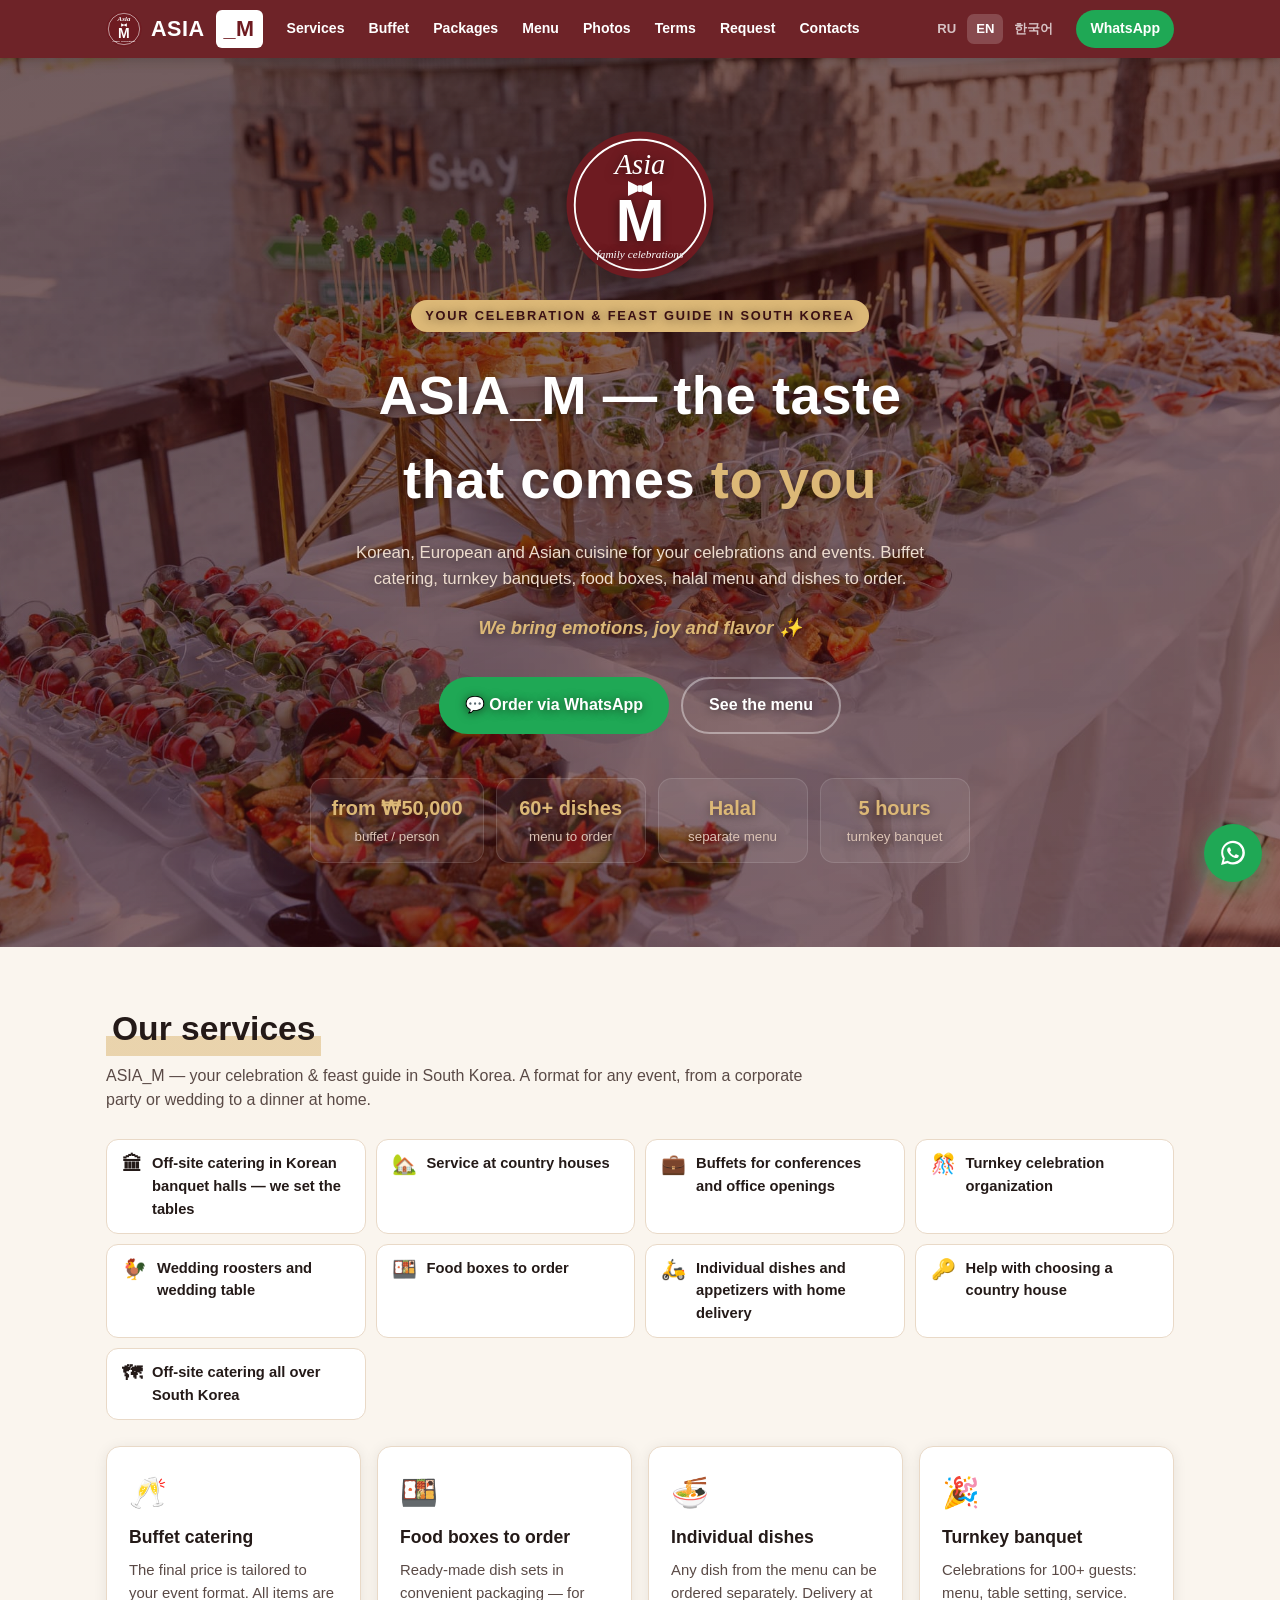
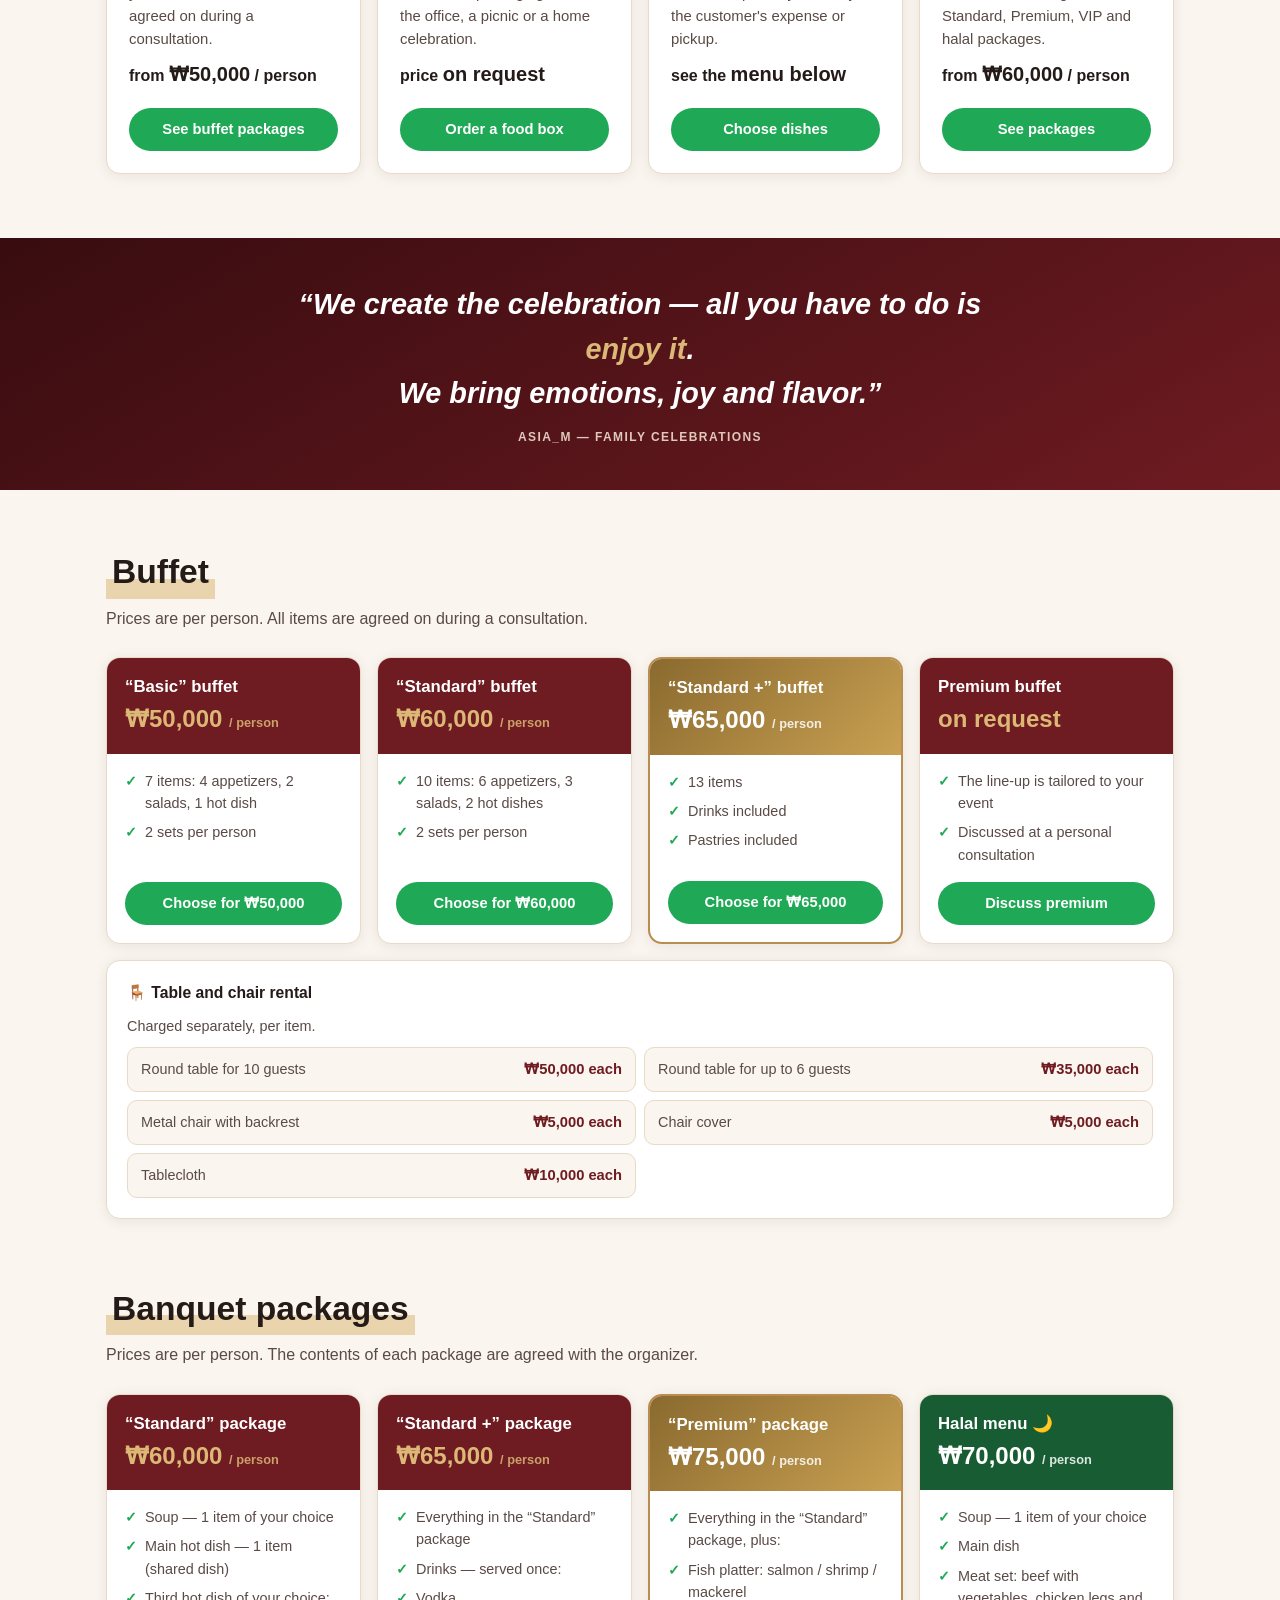
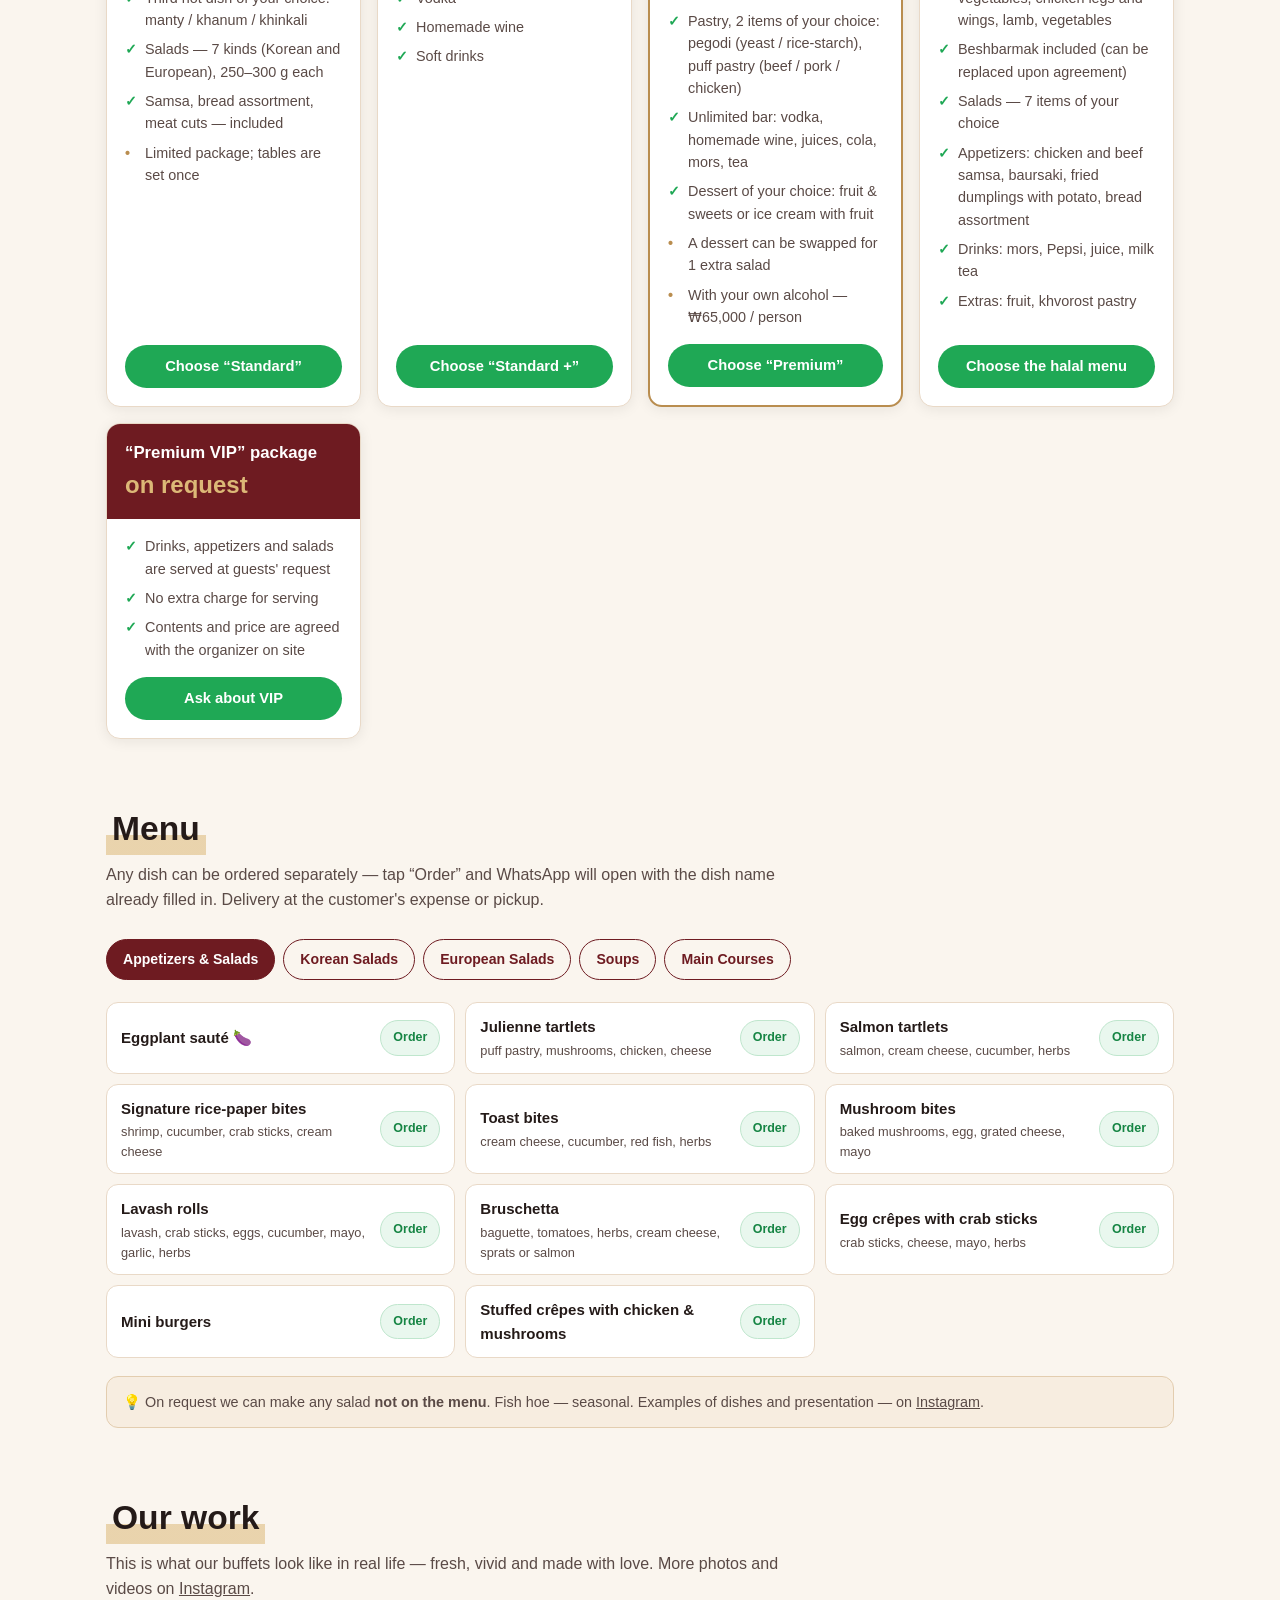
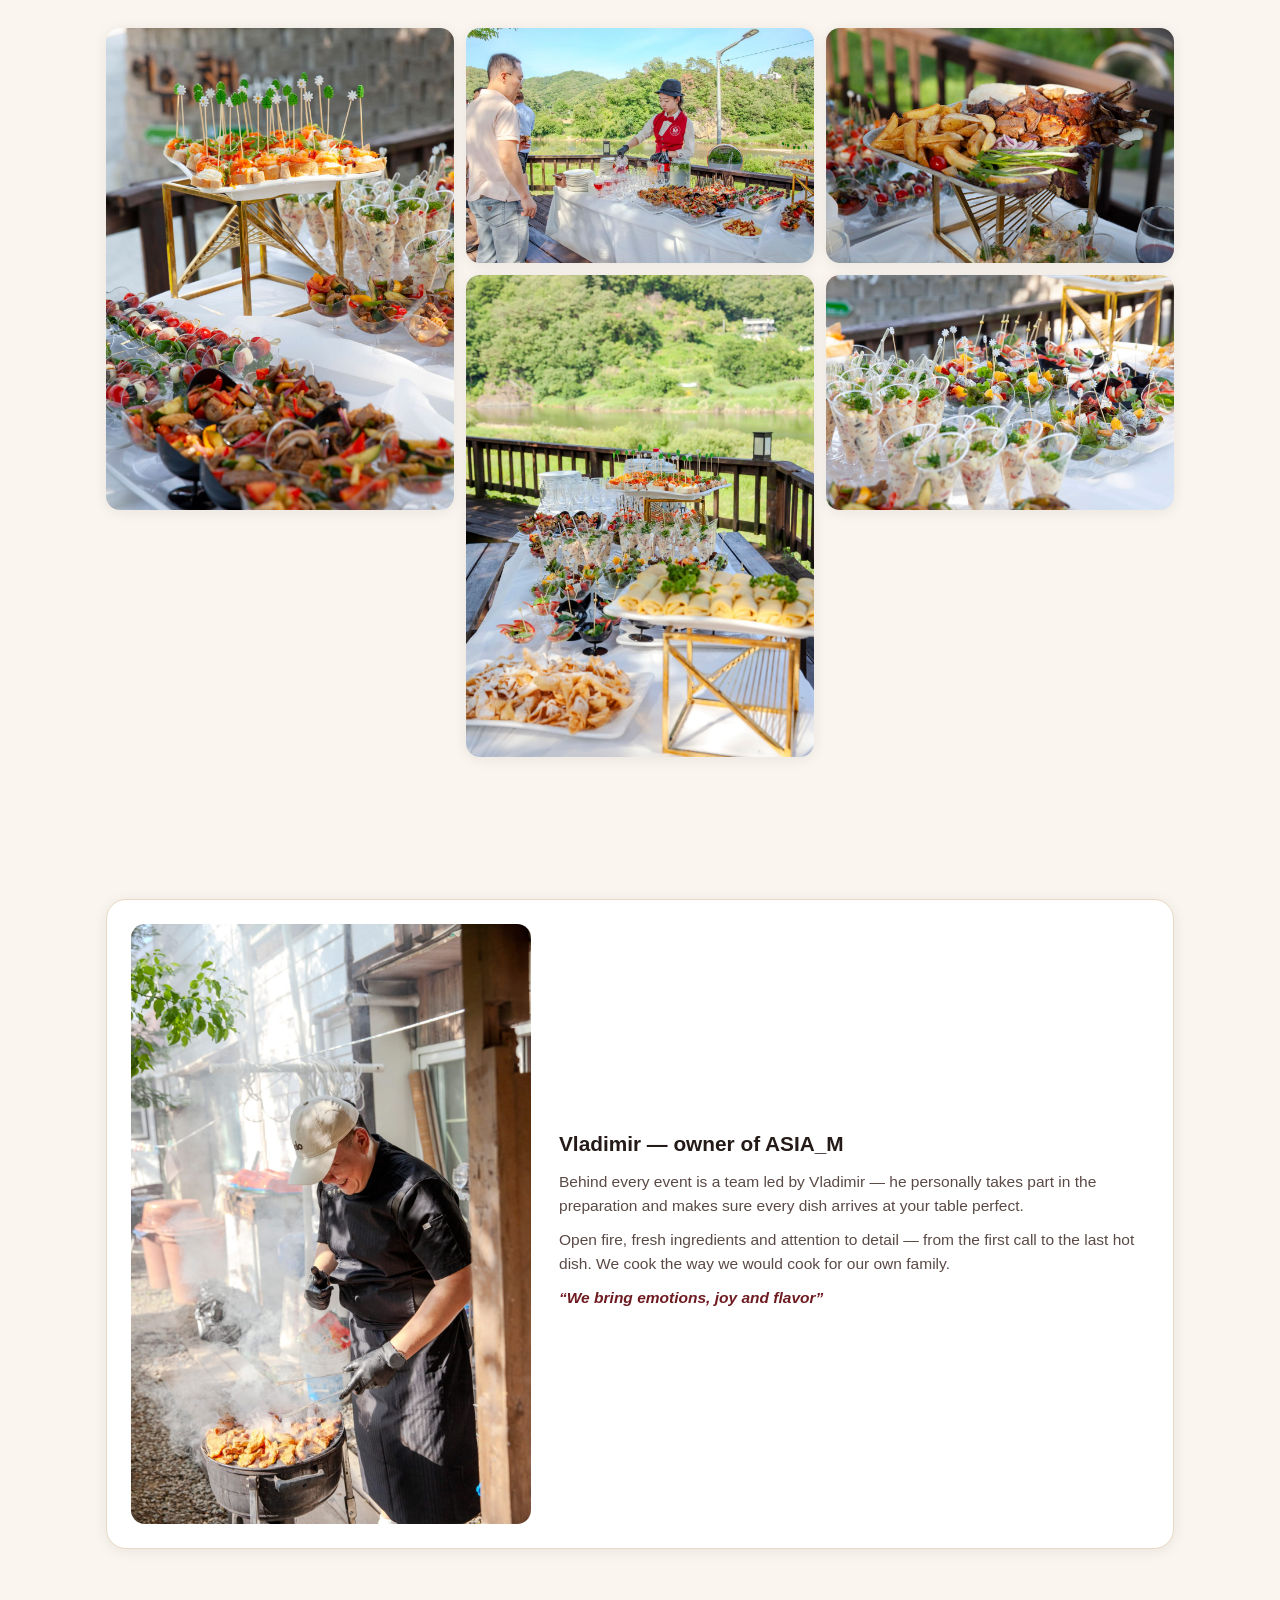
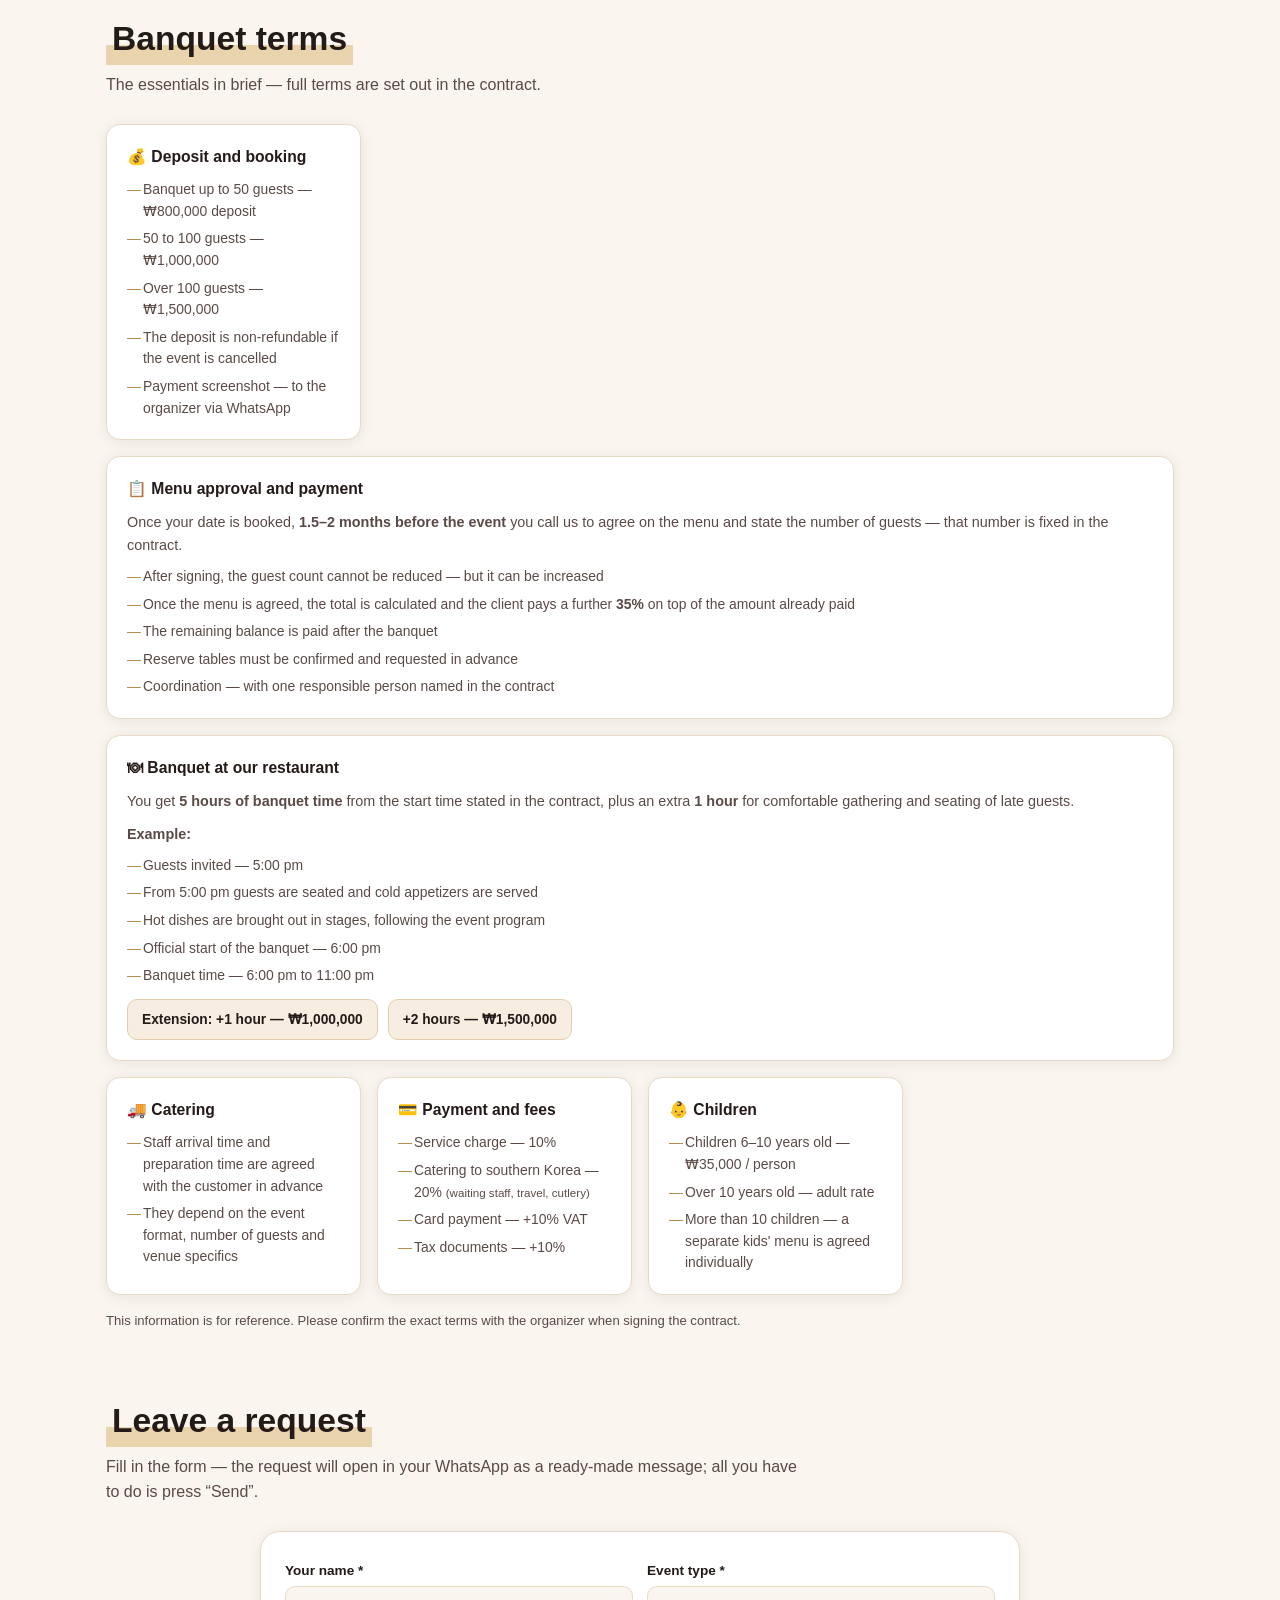
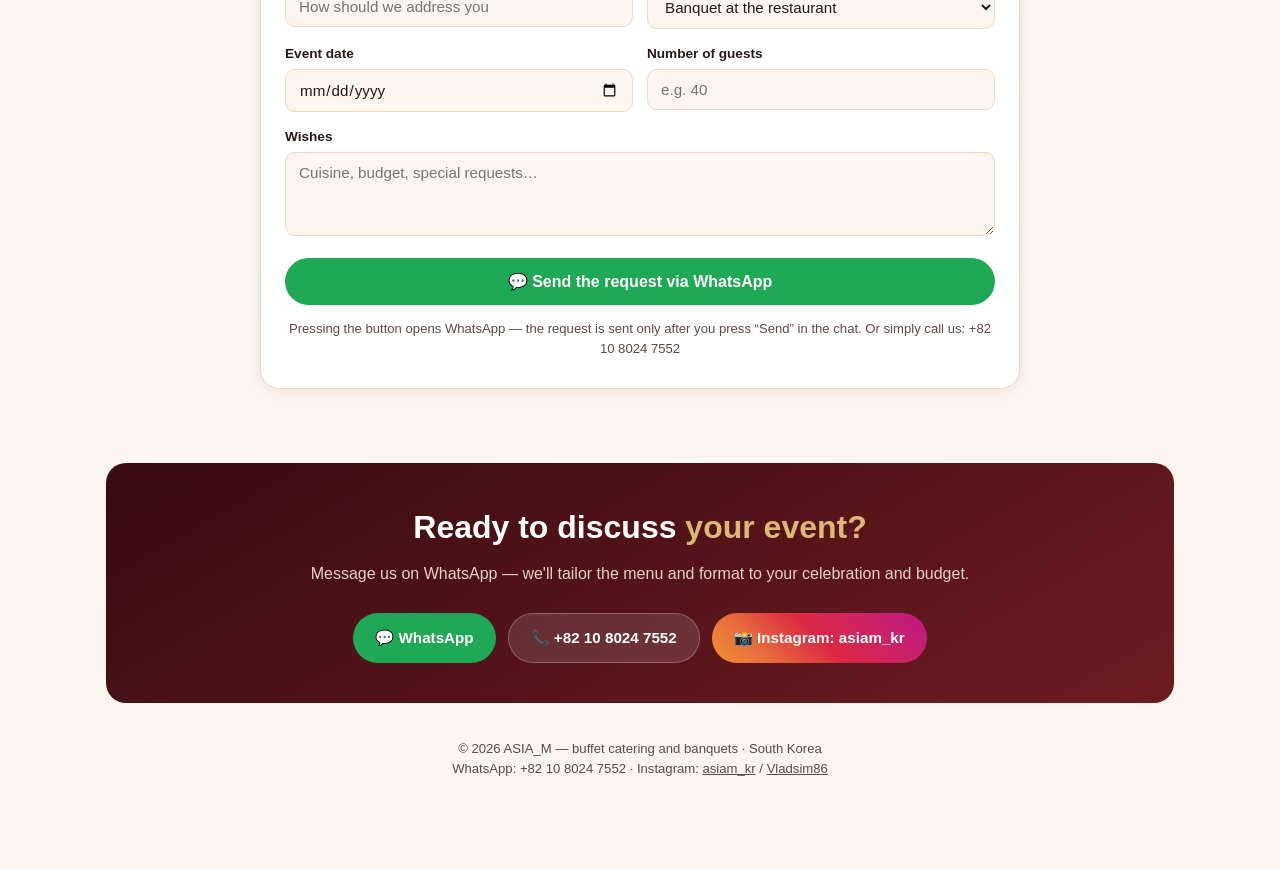
==== commit 72e35130: "Update Halal menu price to ₩70,000 per person" ====
--- a/en.html
+++ b/en.html
@@ -257,7 +257,7 @@
     <div class="pack halal">
       <div class="top">
         <h3>Halal menu 🌙</h3>
-        <div class="p-price">₩65,000 <small>/ person</small></div>
+        <div class="p-price">₩70,000 <small>/ person</small></div>
       </div>
       <ul>
         <li>Soup — 1 item of your choice</li>
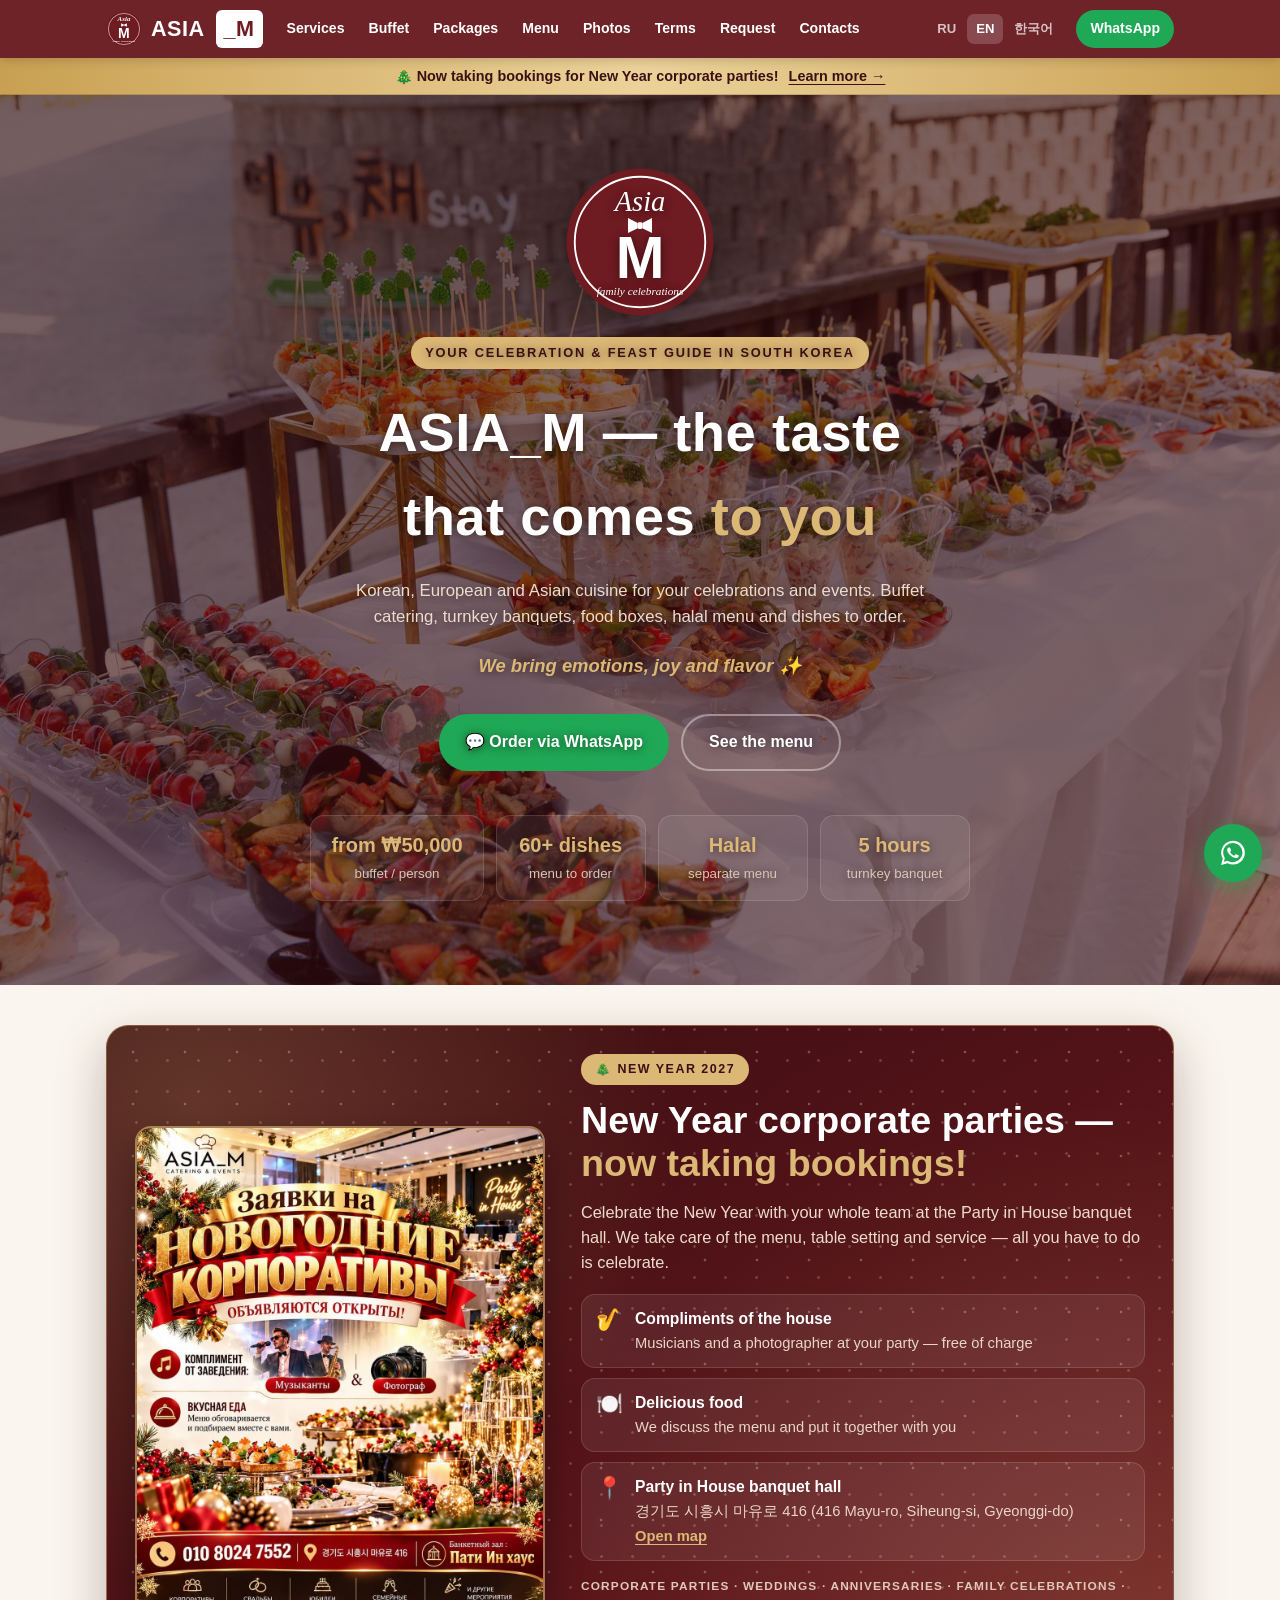
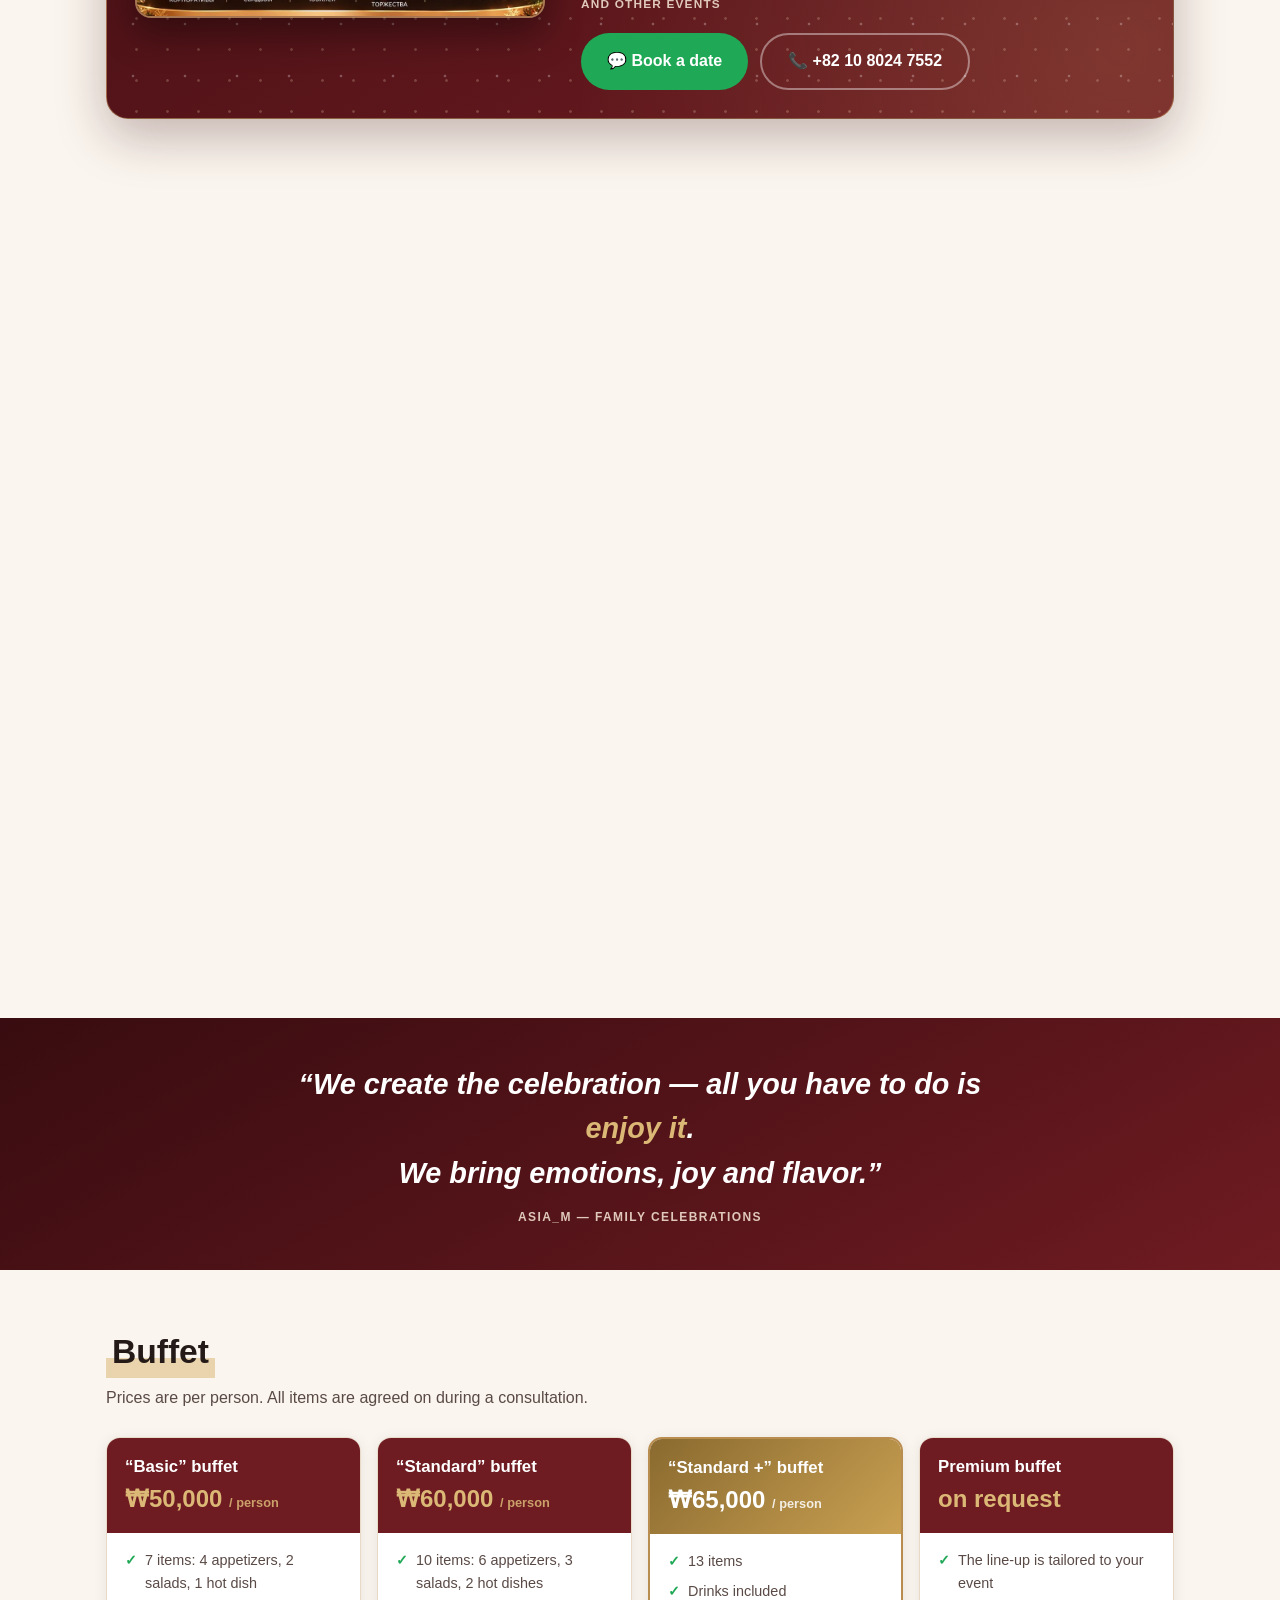
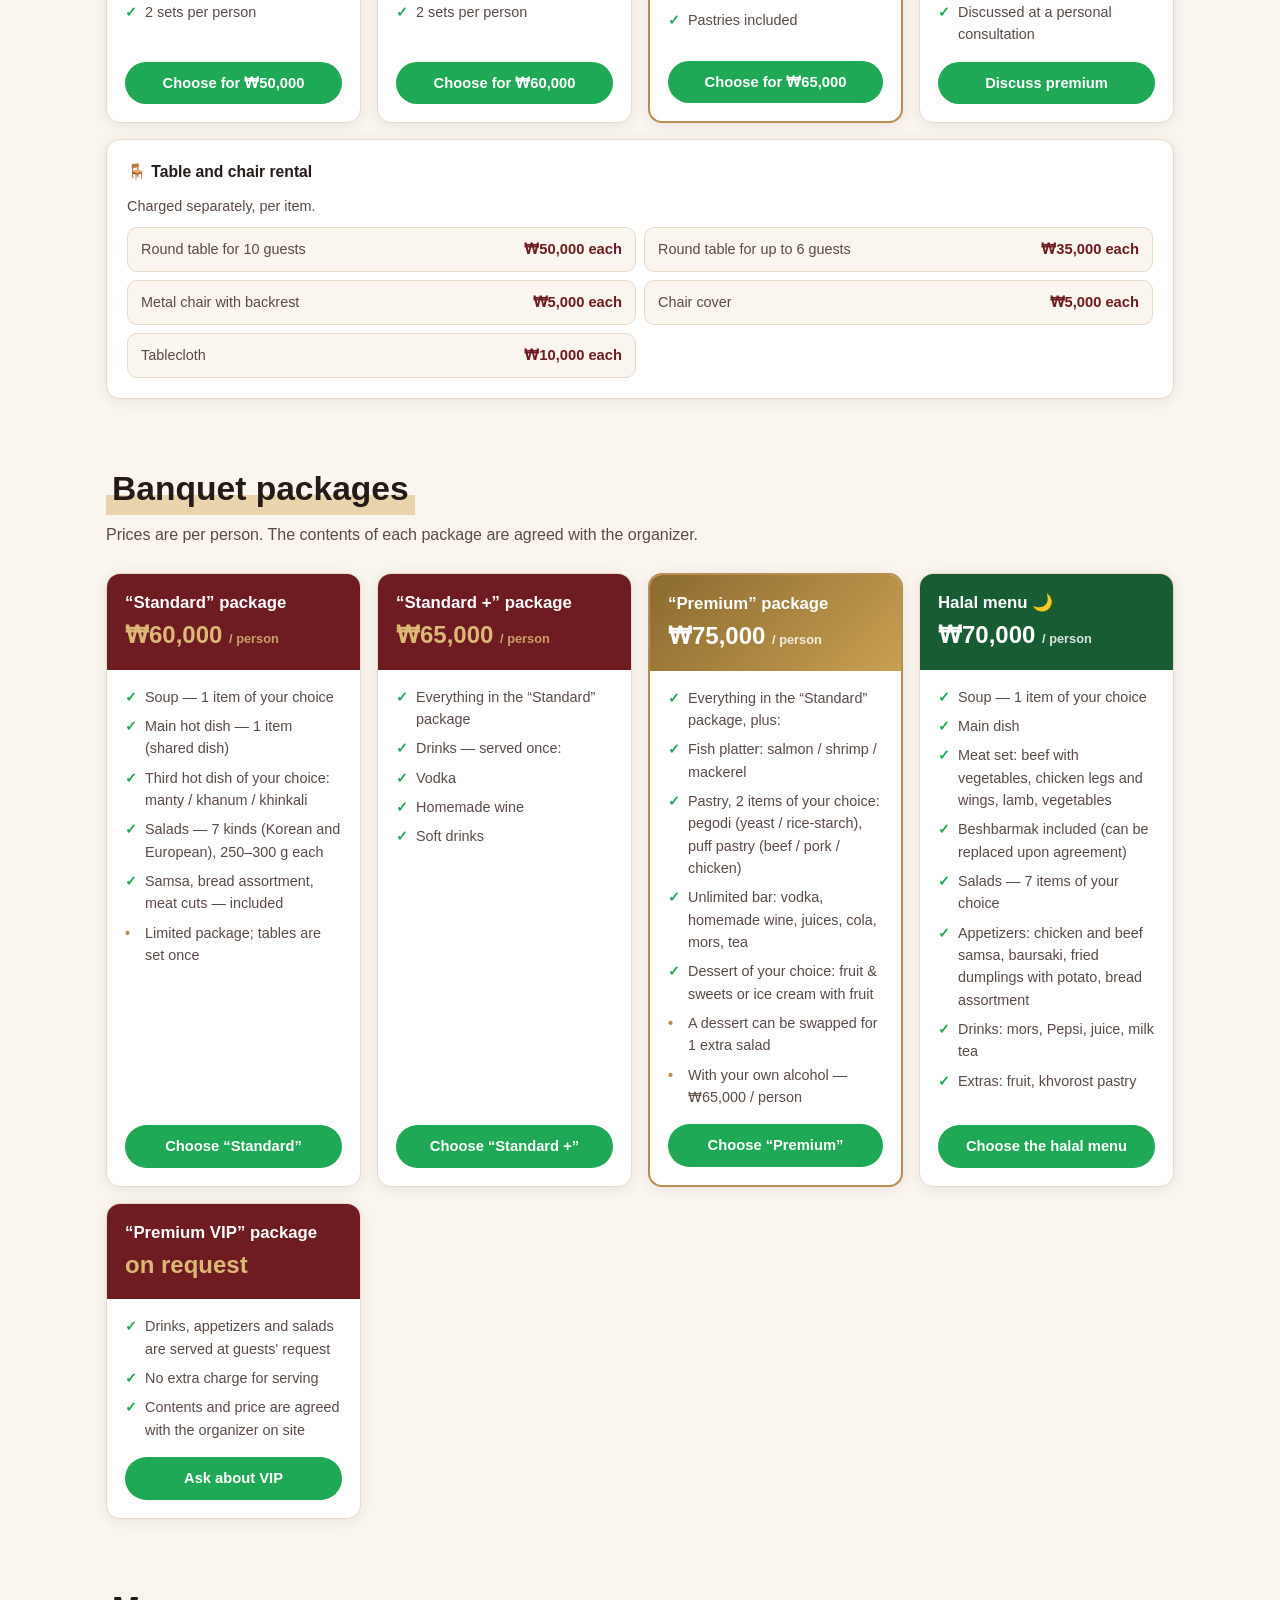
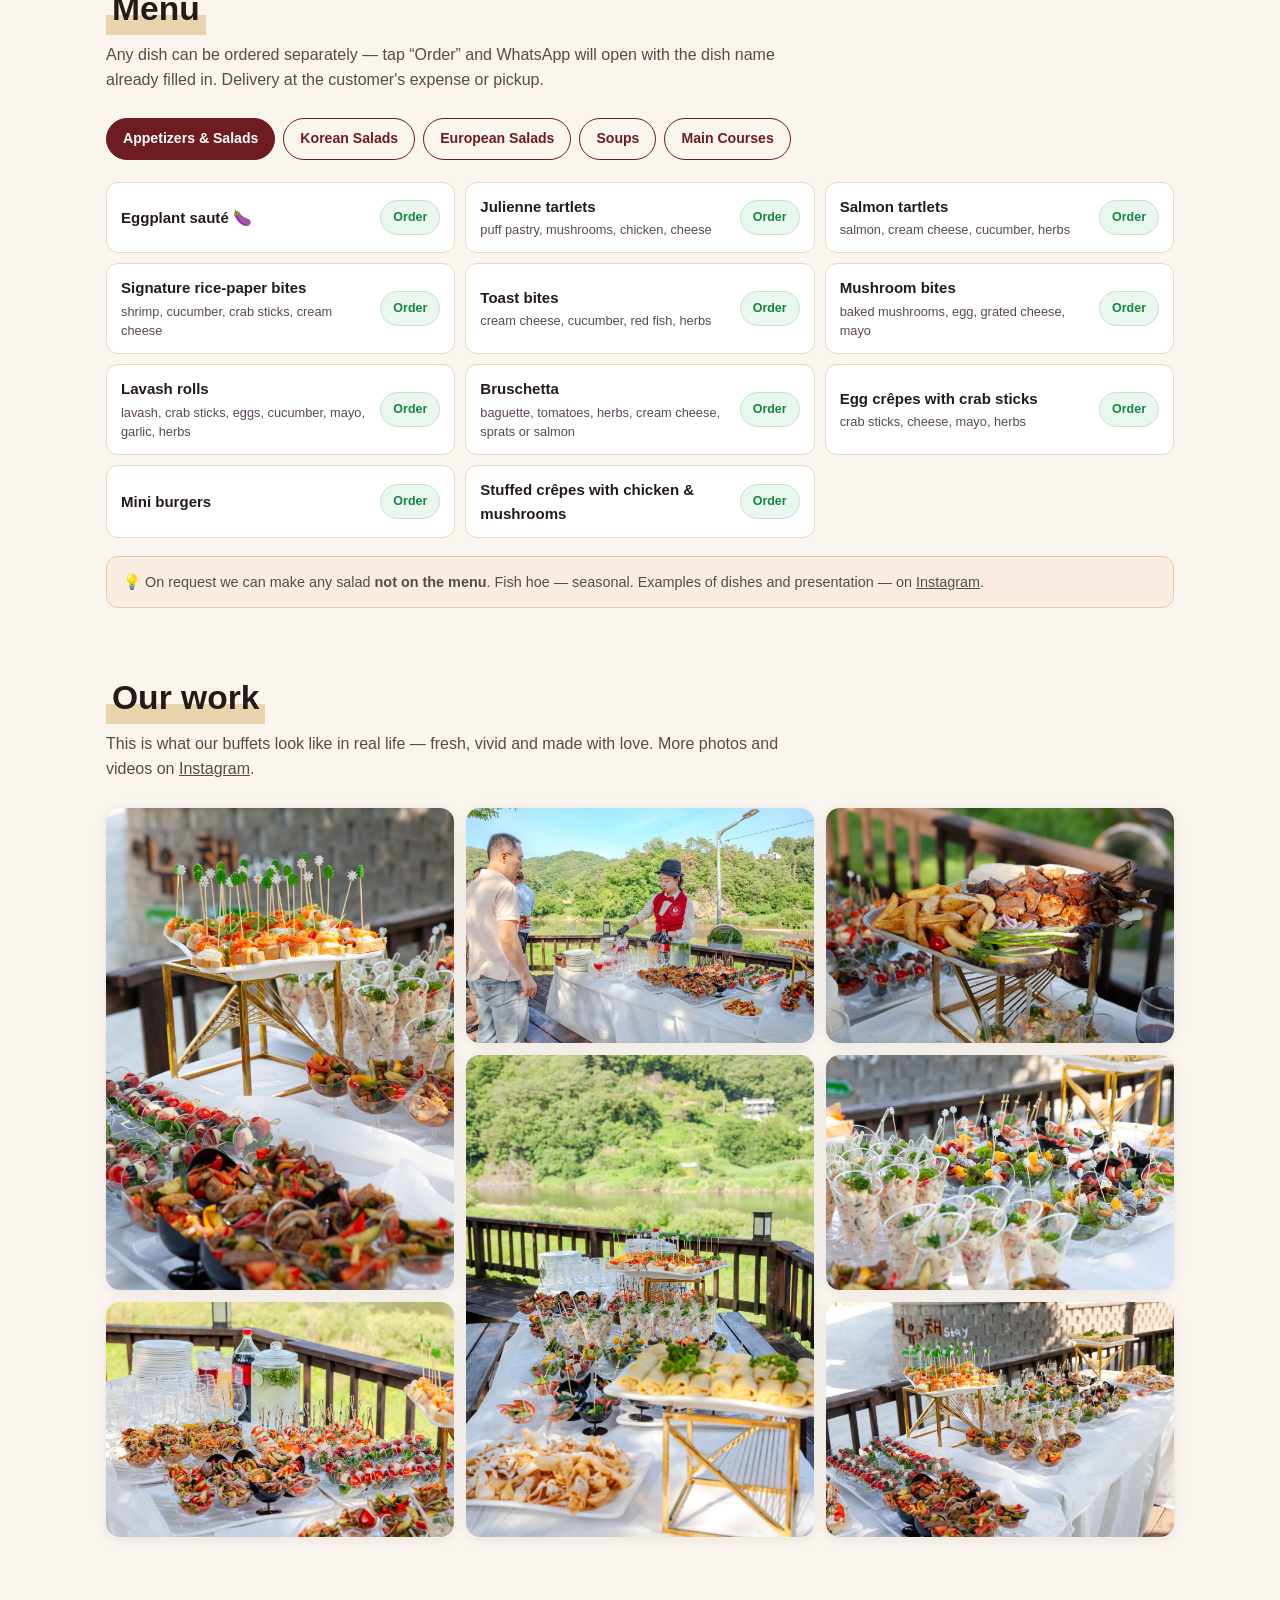
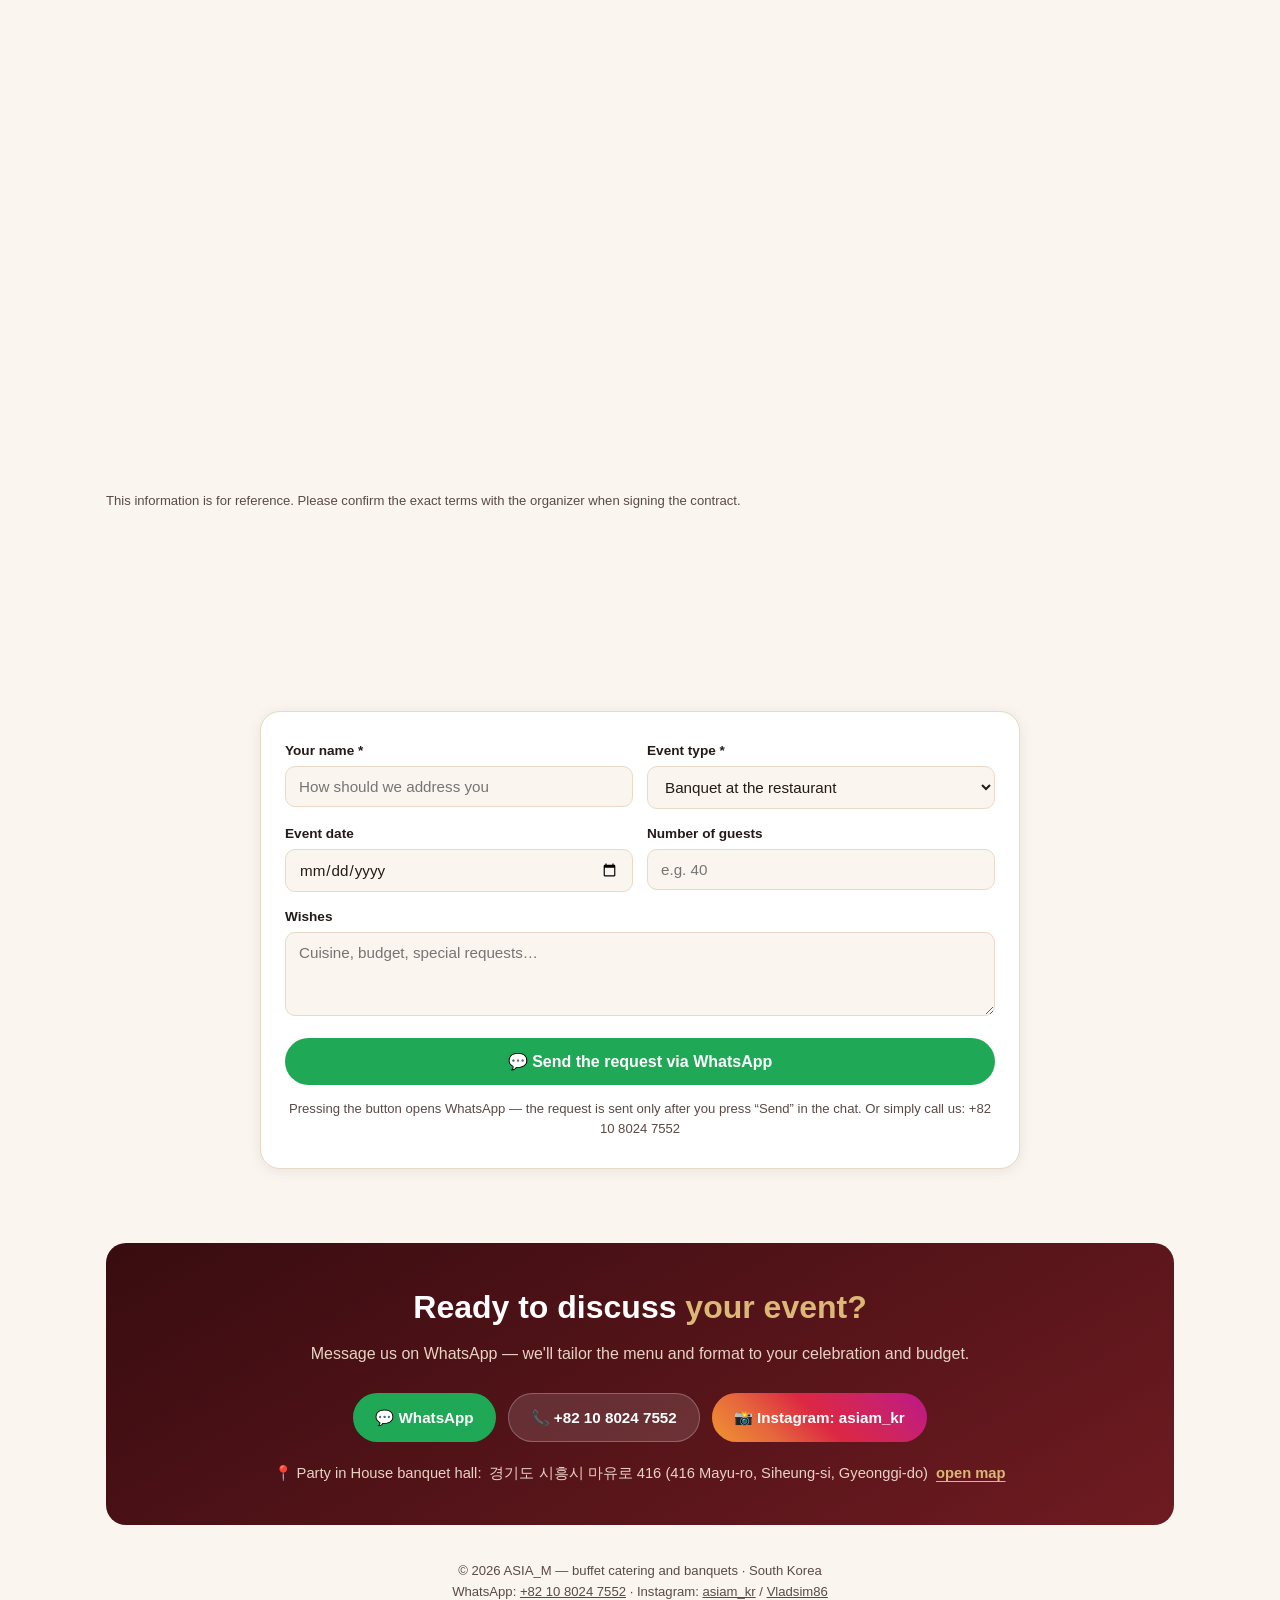
==== commit 9aaee07d: "Новогодние корпоративы на главной + мелкие исправления сайта Новогодний блок (RU / EN / KO): - афиша" ====
--- a/en.html
+++ b/en.html
@@ -9,7 +9,29 @@
 <link rel="alternate" hreflang="ru" href="https://zerorare.github.io/asiam/">
 <link rel="alternate" hreflang="en" href="https://zerorare.github.io/asiam/en.html">
 <link rel="alternate" hreflang="ko" href="https://zerorare.github.io/asiam/ko.html">
+<link rel="alternate" hreflang="x-default" href="https://zerorare.github.io/asiam/">
+<link rel="canonical" href="https://zerorare.github.io/asiam/en.html">
+<meta name="theme-color" content="#6e1b21">
+<!-- превью ссылки в мессенджерах (WhatsApp, Telegram, KakaoTalk, Instagram) -->
+<meta property="og:type" content="website">
+<meta property="og:site_name" content="ASIA_M">
+<meta property="og:locale" content="en_US">
+<meta property="og:locale:alternate" content="ru_RU">
+<meta property="og:locale:alternate" content="ko_KR">
+<meta property="og:url" content="https://zerorare.github.io/asiam/en.html">
+<meta property="og:title" content="ASIA_M — Catering &amp; Banquets in South Korea">
+<meta property="og:description" content="Korean, European and Asian cuisine: buffet catering from ₩50,000 per person, turnkey banquets, food boxes, halal menu. Order via WhatsApp: +82 10 8024 7552">
+<meta property="og:image" content="https://zerorare.github.io/asiam/img/og-image.jpg">
+<meta property="og:image:width" content="1200">
+<meta property="og:image:height" content="630">
+<meta property="og:image:alt" content="ASIA_M buffet table: canapés, salads and appetizers">
+<meta name="twitter:card" content="summary_large_image">
 <link rel="stylesheet" href="css/style.css">
+<script>
+/* Новогодний блок — сезонный: с этой даты (время Кореи) он скрывается сам.
+   Чтобы продлить или включить снова через год — поменяйте дату (и в en.html, ko.html). */
+if (Date.now() >= Date.parse('2027-01-15T00:00:00+09:00')) document.documentElement.classList.add('ny-off');
+</script>
 </head>
 <body>
 
@@ -46,6 +68,7 @@
     <label for="navtoggle" class="burger" aria-label="Menu"><span></span><span></span><span></span></label>
   </div>
 </header>
+<a class="ny-bar ny-season" href="#newyear">🎄 <b>Now taking bookings for New Year corporate parties!</b> <span class="ny-more">Learn more →</span></a>
 
 <div class="hero">
   <svg class="logo-big" viewBox="0 0 200 200" aria-label="Asia M logo">
@@ -73,6 +96,34 @@
     <a class="fact" href="#terms"><b>5 hours</b><small>turnkey banquet</small></a>
   </div>
 </div>
+
+<!-- ===== НОВОГОДНИЙ БЛОК (сезонный) — прячется сам после даты из <head>. Афиша: img/newyear-corporate.jpg ===== -->
+<section id="newyear" class="ny-season">
+  <div class="ny-card">
+    <div class="ny-head">
+      <div class="ny-kicker">🎄 New Year 2027</div>
+      <h2>New Year corporate parties — <span>now taking bookings!</span></h2>
+    </div>
+    <a class="ny-poster" href="img/newyear-corporate.jpg" target="_blank" rel="noopener">
+      <img src="img/newyear-corporate.jpg" width="1000" height="1200" loading="lazy" decoding="async"
+           alt="ASIA_M poster: now taking bookings for New Year corporate parties. Compliments of the house — musicians and a photographer. Party in House banquet hall, 경기도 시흥시 마유로 416, tel. 010 8024 7552">
+      <span class="ny-zoom">🔍 Open the poster</span>
+    </a>
+    <div class="ny-body">
+      <p class="ny-lead">Celebrate the New Year with your whole team at the Party in House banquet hall. We take care of the menu, table setting and service — all you have to do is celebrate.</p>
+      <ul class="ny-list">
+        <li><span class="ny-ico">🎷</span><div><b>Compliments of the house</b>Musicians and a photographer at your party — free of charge</div></li>
+        <li><span class="ny-ico">🍽️</span><div><b>Delicious food</b>We discuss the menu and put it together with you</div></li>
+        <li><span class="ny-ico">📍</span><div><b>Party in House banquet hall</b><span class="ny-addr"><span>경기도 시흥시 마유로 416 (416 Mayu-ro, Siheung-si, Gyeonggi-do)</span><a href="https://map.naver.com/p/search/%EA%B2%BD%EA%B8%B0%EB%8F%84%20%EC%8B%9C%ED%9D%A5%EC%8B%9C%20%EB%A7%88%EC%9C%A0%EB%A1%9C%20416" target="_blank" rel="noopener">Open map</a></span></div></li>
+      </ul>
+      <p class="ny-tags">Corporate parties · Weddings · Anniversaries · Family celebrations · and other events</p>
+      <div class="ny-cta">
+        <a class="btn btn-wa" href="https://wa.me/821080247552?text=Hello!%20I'd%20like%20to%20book%20a%20New%20Year%20corporate%20party" target="_blank" rel="noopener">💬 Book a date</a>
+        <a class="btn btn-ghost" href="tel:+821080247552">📞 +82 10 8024 7552</a>
+      </div>
+    </div>
+  </div>
+</section>
 
 <section id="services">
   <div class="sec-head">
@@ -542,7 +593,8 @@
       if(f.rdate.value)m+='\nDate: '+f.rdate.value;
       if(f.rguests.value)m+='\nGuests: '+f.rguests.value;
       if(f.rcomment.value)m+='\nNotes: '+f.rcomment.value;
-      window.open('https://wa.me/821080247552?text='+encodeURIComponent(m),'_blank');
+      var u='https://wa.me/821080247552?text='+encodeURIComponent(m);
+      if(!window.open(u,'_blank'))location.href=u;
       return false;">
       <div>
         <label for="rname">Your name *</label>
@@ -552,10 +604,12 @@
         <label for="rformat">Event type *</label>
         <select id="rformat" name="rformat" required>
           <option>Banquet at the restaurant</option>
+          <option>Corporate party</option>
           <option>Buffet catering</option>
           <option>Catering in a banquet hall</option>
           <option>Celebration at a country house</option>
           <option>Wedding / wedding roosters</option>
+          <option>Anniversary / birthday</option>
           <option>Food boxes</option>
           <option>Dish delivery</option>
           <option>Other</option>
@@ -589,12 +643,13 @@
       <a class="c-tel" href="tel:+821080247552">📞 +82 10 8024 7552</a>
       <a class="c-ig" href="https://www.instagram.com/asiam_kr" target="_blank" rel="noopener">📸 Instagram: asiam_kr</a>
     </div>
+    <p class="c-addr"><span>📍 Party in House banquet hall:</span><span>경기도 시흥시 마유로 416 (416 Mayu-ro, Siheung-si, Gyeonggi-do)</span><a href="https://map.naver.com/p/search/%EA%B2%BD%EA%B8%B0%EB%8F%84%20%EC%8B%9C%ED%9D%A5%EC%8B%9C%20%EB%A7%88%EC%9C%A0%EB%A1%9C%20416" target="_blank" rel="noopener">open map</a></p>
   </div>
 </section>
 
 <footer>
   © 2026 ASIA_M — buffet catering and banquets · South Korea<br>
-  WhatsApp: +82 10 8024 7552 · Instagram: <a href="https://www.instagram.com/asiam_kr" target="_blank" rel="noopener">asiam_kr</a> / <a href="https://www.instagram.com/Vladsim86" target="_blank" rel="noopener">Vladsim86</a>
+  WhatsApp: <a href="https://wa.me/821080247552" target="_blank" rel="noopener">+82 10 8024 7552</a> · Instagram: <a href="https://www.instagram.com/asiam_kr" target="_blank" rel="noopener">asiam_kr</a> / <a href="https://www.instagram.com/Vladsim86" target="_blank" rel="noopener">Vladsim86</a>
 </footer>
 
 <a class="wa-float" href="https://wa.me/821080247552" target="_blank" rel="noopener" aria-label="Message us on WhatsApp">
@@ -605,7 +660,7 @@
 <script>
 document.documentElement.classList.add('js');
 (function(){
-  var sels='.card,.svc,.pack,.term,.gallery figure,.dish,.about,.req-wrap,.sec-head,.slogan-band .q,.contact-wrap';
+  var sels='.ny-card,.card,.svc,.pack,.term,.gallery figure,.dish,.about,.req-wrap,.sec-head,.slogan-band .q,.contact-wrap';
   var els=document.querySelectorAll(sels);
   els.forEach(function(el){el.classList.add('reveal');});
   var groups={};
--- a/css/style.css
+++ b/css/style.css
@@ -473,3 +473,115 @@
   .logo{font-size:.95rem}
   .lang-switch a{padding:5px 4px;font-size:.72rem}
 }
+
+/* корейская версия: переносить строки по словам, а не посреди слова */
+html[lang="ko"]{word-break:keep-all;overflow-wrap:break-word}
+
+/* ===================================================================
+   НОВОГОДНИЙ БЛОК (сезонный): полоса-анонс под шапкой + раздел #newyear
+   Всё с классом .ny-season прячется само после даты, указанной
+   в <head> каждой страницы (скрипт ставит класс .ny-off на <html>)
+   =================================================================== */
+.ny-off .ny-season{display:none!important}
+
+/* --- золотая полоса-анонс под шапкой --- */
+.ny-bar{
+  display:block;text-align:center;text-decoration:none;color:#3a1013;
+  font-size:.9rem;font-weight:600;line-height:1.35;padding:9px 16px;
+  background:linear-gradient(90deg,#c9a052,#ecd29a 25%,#c9a052 50%,#ecd29a 75%,#c9a052);
+  background-size:200% 100%;animation:ny-shine 9s linear infinite;
+  box-shadow:inset 0 -1px 0 rgba(58,16,19,.18);
+}
+.ny-bar b{font-weight:800}
+.ny-bar .ny-more{white-space:nowrap;margin-left:6px;text-decoration:underline;text-underline-offset:3px}
+.ny-bar:hover .ny-more{text-decoration-thickness:2px}
+@keyframes ny-shine{from{background-position:0 0}to{background-position:-200% 0}}
+
+/* --- карточка раздела --- */
+#newyear{padding-top:40px}
+.ny-card{
+  position:relative;overflow:hidden;color:#fff;
+  display:grid;column-gap:36px;
+  grid-template-columns:minmax(260px,410px) 1fr;
+  grid-template-rows:1fr auto auto 1fr;
+  grid-template-areas:"poster ." "poster head" "poster body" "poster .";
+  padding:28px;border-radius:22px;border:1px solid rgba(220,184,119,.4);
+  background:
+    radial-gradient(circle at 8% 12%,rgba(220,184,119,.24),transparent 42%),
+    radial-gradient(circle at 95% 90%,rgba(220,184,119,.18),transparent 46%),
+    linear-gradient(150deg,var(--wine-deep),var(--wine));
+  box-shadow:0 18px 50px rgba(56,12,16,.28);
+}
+/* лёгкий «снег» на фоне */
+.ny-card::before{
+  content:"";position:absolute;inset:0;pointer-events:none;opacity:.45;
+  background-image:
+    radial-gradient(rgba(255,255,255,.6) 1px,transparent 1.7px),
+    radial-gradient(rgba(255,236,200,.45) 1px,transparent 1.7px);
+  background-size:52px 52px,31px 31px;background-position:0 0,14px 19px;
+}
+.ny-card > *{position:relative}
+.ny-head{grid-area:head}
+.ny-body{grid-area:body}
+.ny-kicker{
+  display:inline-block;background:var(--gold);color:#3a1013;font-weight:800;font-size:.78rem;
+  letter-spacing:.12em;text-transform:uppercase;padding:6px 14px;border-radius:999px;margin-bottom:14px;
+}
+.ny-head h2{font-size:clamp(1.6rem,3.4vw,2.35rem);font-weight:900;line-height:1.15}
+.ny-head h2 span{color:var(--gold)}
+
+/* афиша */
+.ny-poster{
+  grid-area:poster;align-self:center;display:block;position:relative;overflow:hidden;
+  border-radius:16px;border:2px solid rgba(220,184,119,.6);
+  box-shadow:0 16px 36px rgba(0,0,0,.38);
+}
+.ny-poster img{display:block;width:100%;height:auto;
+  transition:transform .6s cubic-bezier(.22,.61,.36,1)}
+.ny-poster:hover img{transform:scale(1.03)}
+/* подсказка «открыть афишу» — только при наведении, чтобы не закрывать постер */
+.ny-zoom{
+  position:absolute;left:50%;top:50%;padding:9px 16px;border-radius:999px;white-space:nowrap;
+  background:rgba(36,10,12,.82);color:#fff;font-size:.85rem;font-weight:700;
+  opacity:0;transform:translate(-50%,-40%);transition:opacity .25s ease,transform .25s ease;
+  pointer-events:none;
+}
+.ny-poster:hover .ny-zoom,.ny-poster:focus-visible .ny-zoom{opacity:1;transform:translate(-50%,-50%)}
+@media (hover:none){.ny-zoom{display:none}}
+
+/* текст и преимущества */
+.ny-lead{color:#eddcce;margin-top:14px;font-size:1.02rem}
+.ny-list{list-style:none;margin-top:18px;display:grid;gap:10px}
+.ny-list li{
+  display:flex;gap:12px;align-items:flex-start;padding:12px 14px;border-radius:14px;
+  background:rgba(255,255,255,.07);border:1px solid rgba(255,255,255,.13);
+  font-size:.92rem;color:#ead6c8;
+}
+.ny-list b{display:block;color:#fff;font-size:.98rem;margin-bottom:1px}
+.ny-list a{color:var(--gold);font-weight:700;text-underline-offset:3px;white-space:nowrap}
+.ny-addr{display:flex;flex-wrap:wrap;column-gap:12px;row-gap:2px}
+.ny-ico{font-size:1.35rem;line-height:1.2;flex-shrink:0}
+.ny-tags{margin-top:16px;font-size:.74rem;font-weight:700;letter-spacing:.1em;
+  text-transform:uppercase;color:#e0c8ba}
+.ny-cta{margin-top:20px;display:flex;gap:12px;flex-wrap:wrap}
+
+/* адрес банкетного зала в контактах */
+.contact-wrap .c-addr{margin-top:20px;font-size:.92rem;color:#e8d2c4;
+  display:flex;flex-wrap:wrap;justify-content:center;column-gap:8px;row-gap:2px}
+.c-addr a{color:var(--gold);font-weight:700;text-underline-offset:3px;white-space:nowrap}
+
+@media (max-width:760px){
+  .ny-bar{font-size:.82rem;padding:8px 12px}
+  .ny-bar .ny-more{display:none}             /* на телефоне вместо «Подробнее» — */
+  .ny-bar b::after{content:"\00a0→"}          /* стрелка, приклеенная к последнему слову */
+  #newyear{padding-top:26px}
+  .ny-card{
+    grid-template-columns:1fr;grid-template-rows:auto;
+    grid-template-areas:"head" "poster" "body";
+    padding:22px 16px;border-radius:18px;
+  }
+  .ny-head{text-align:center;margin-bottom:16px}
+  .ny-poster{width:100%;max-width:420px;margin:0 auto}
+  .ny-body{margin-top:18px}
+  .ny-cta .btn{flex:1 1 100%;justify-content:center}
+}
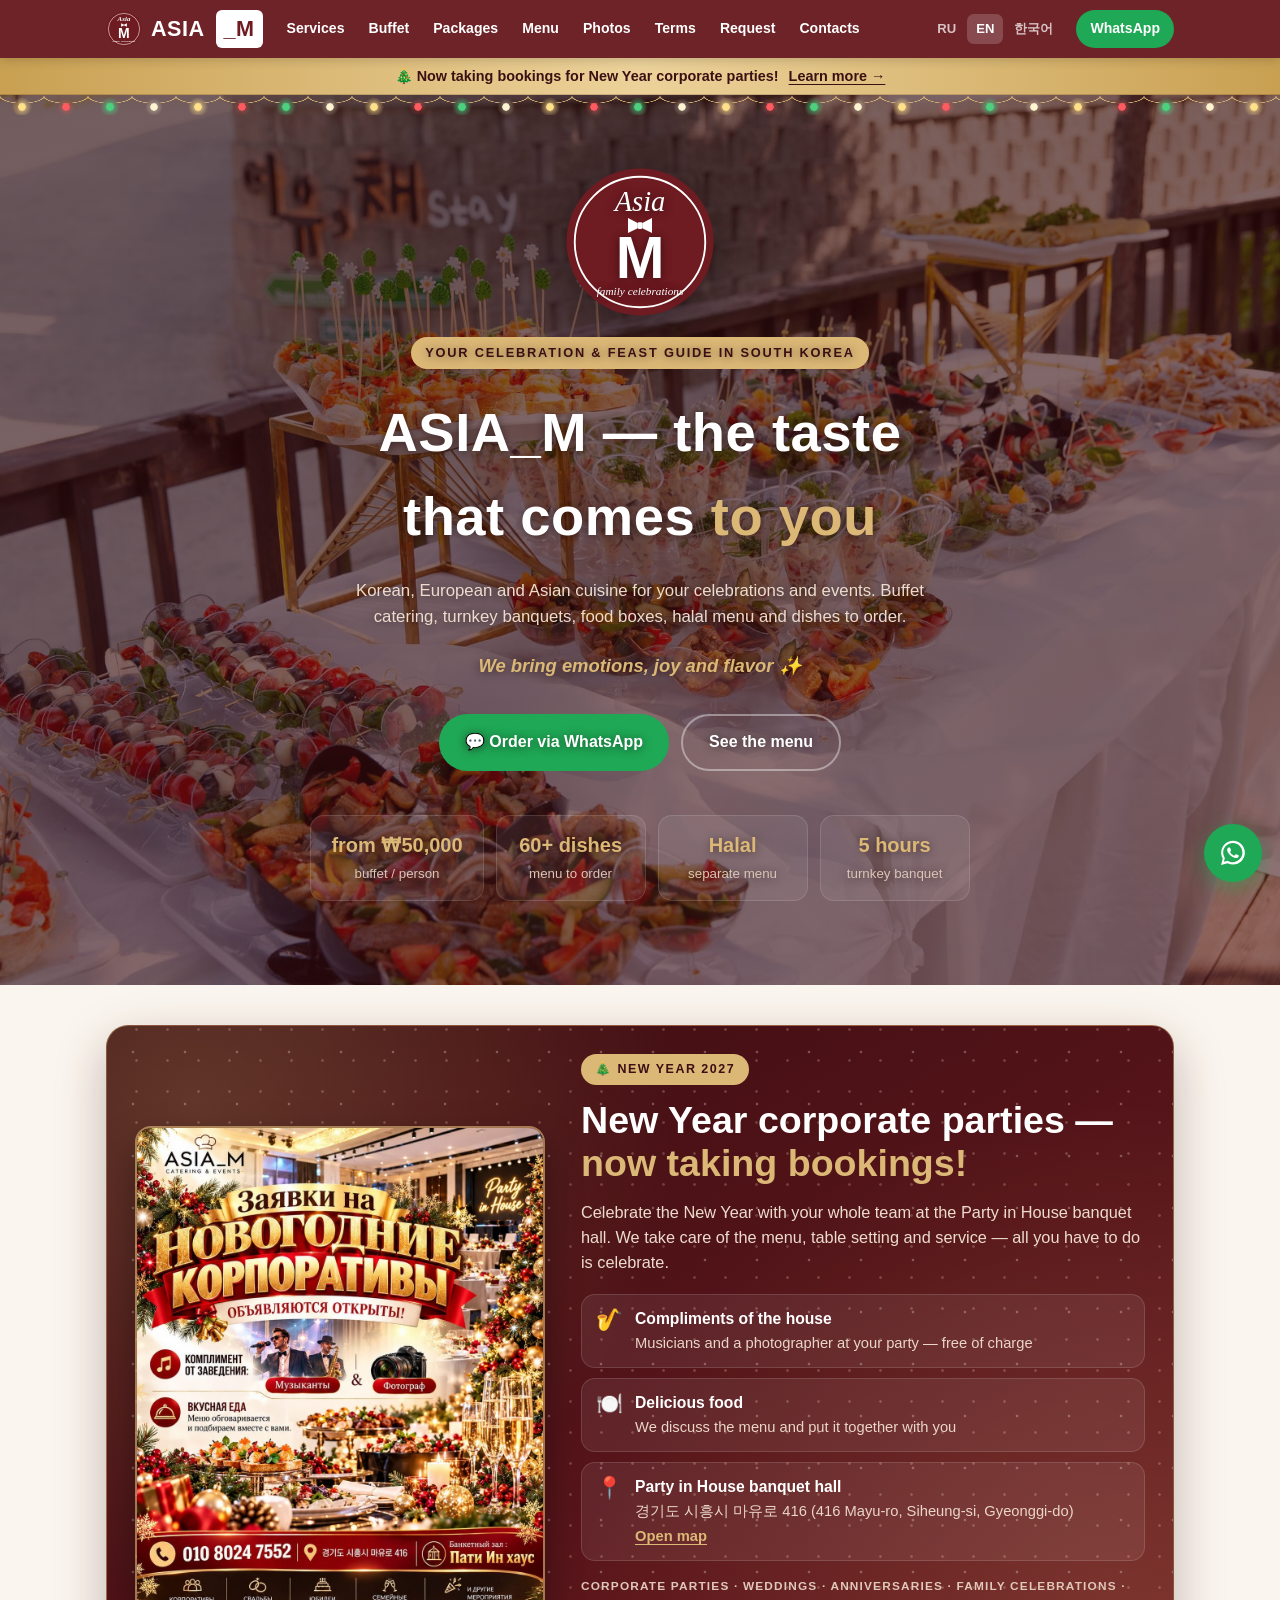
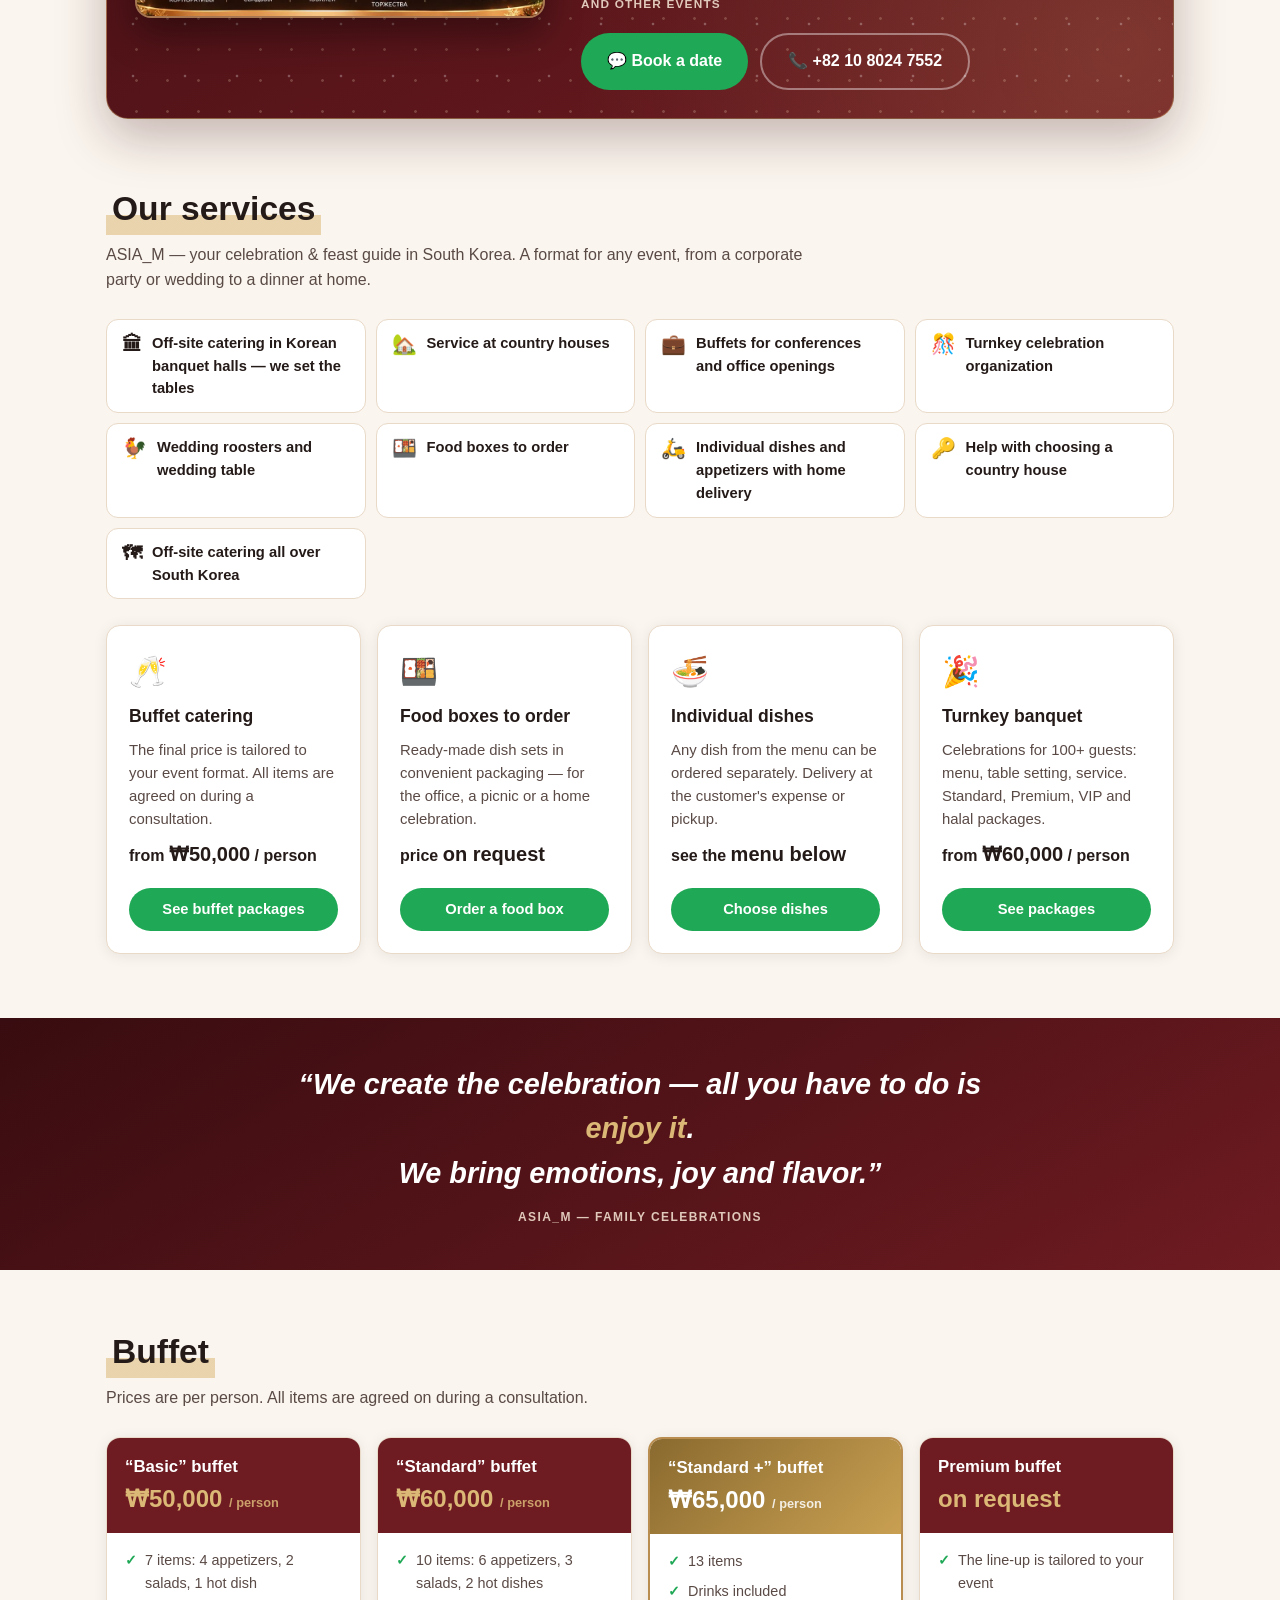
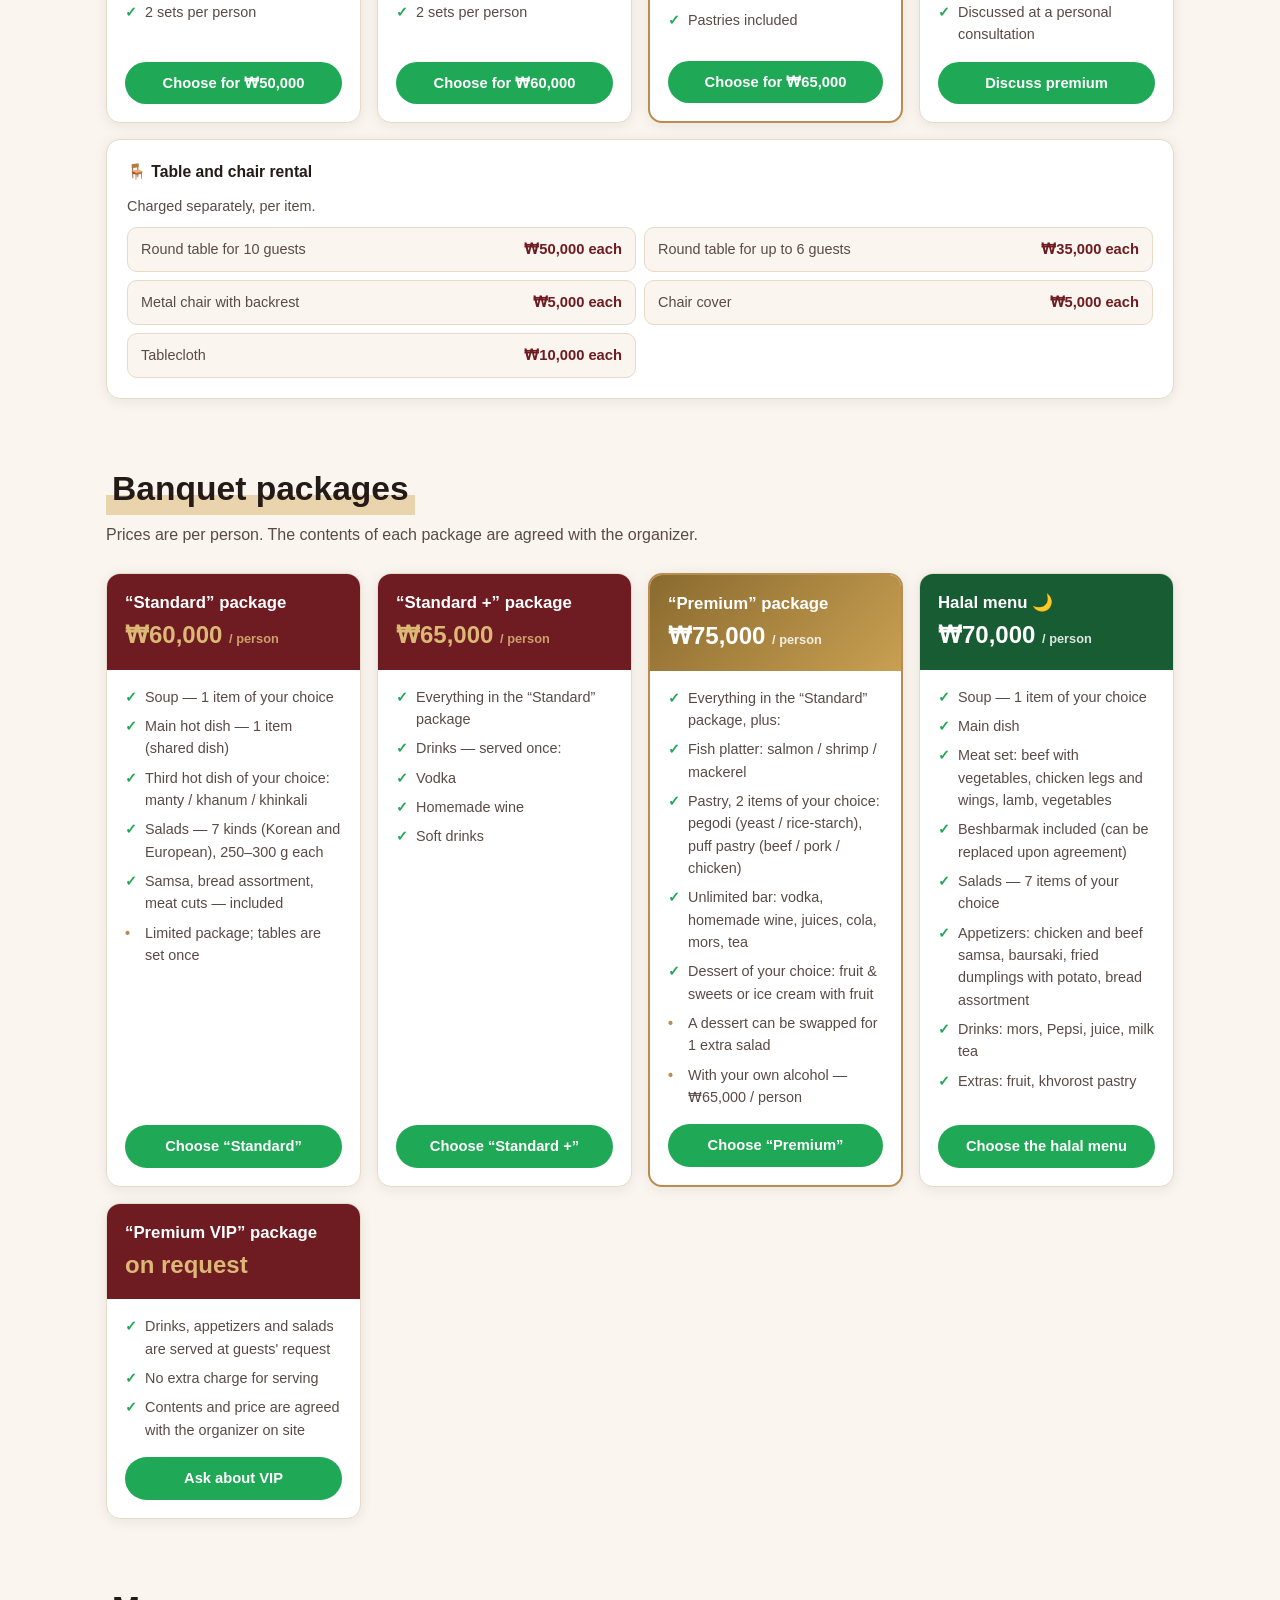
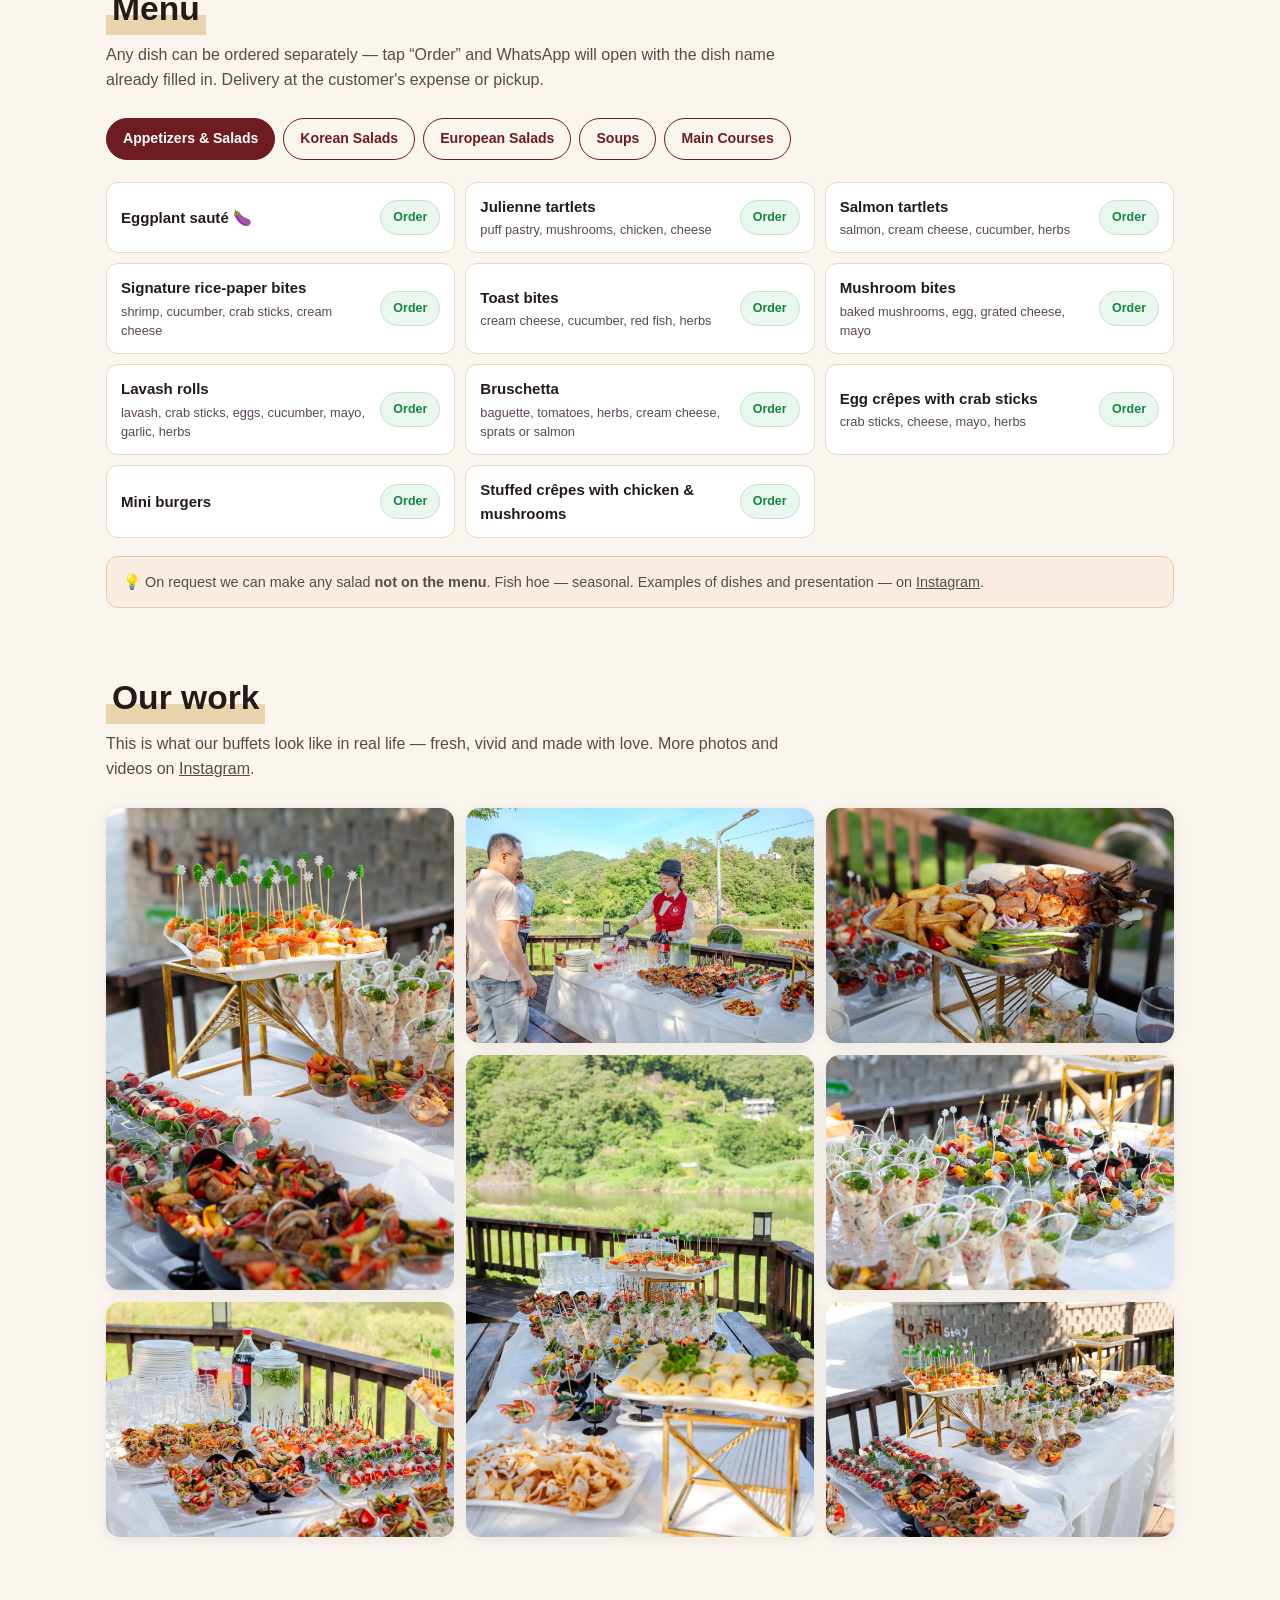
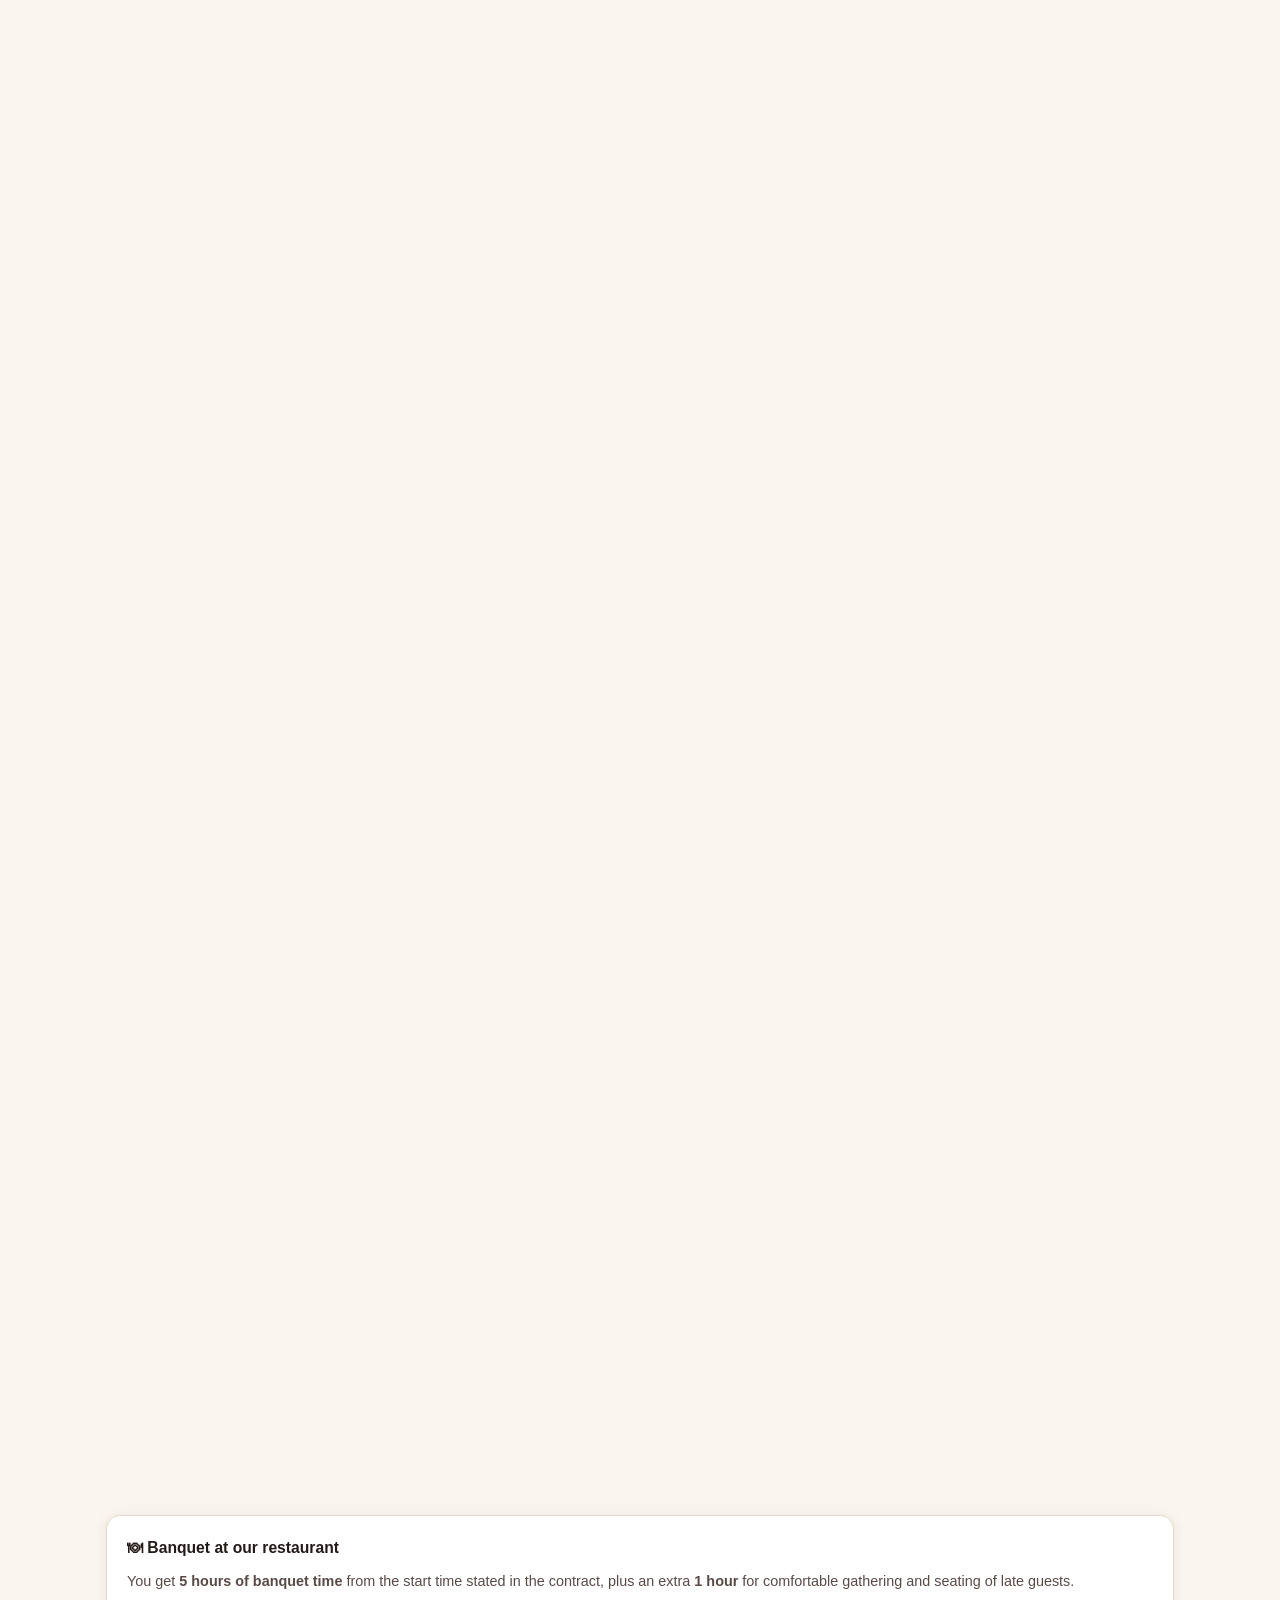
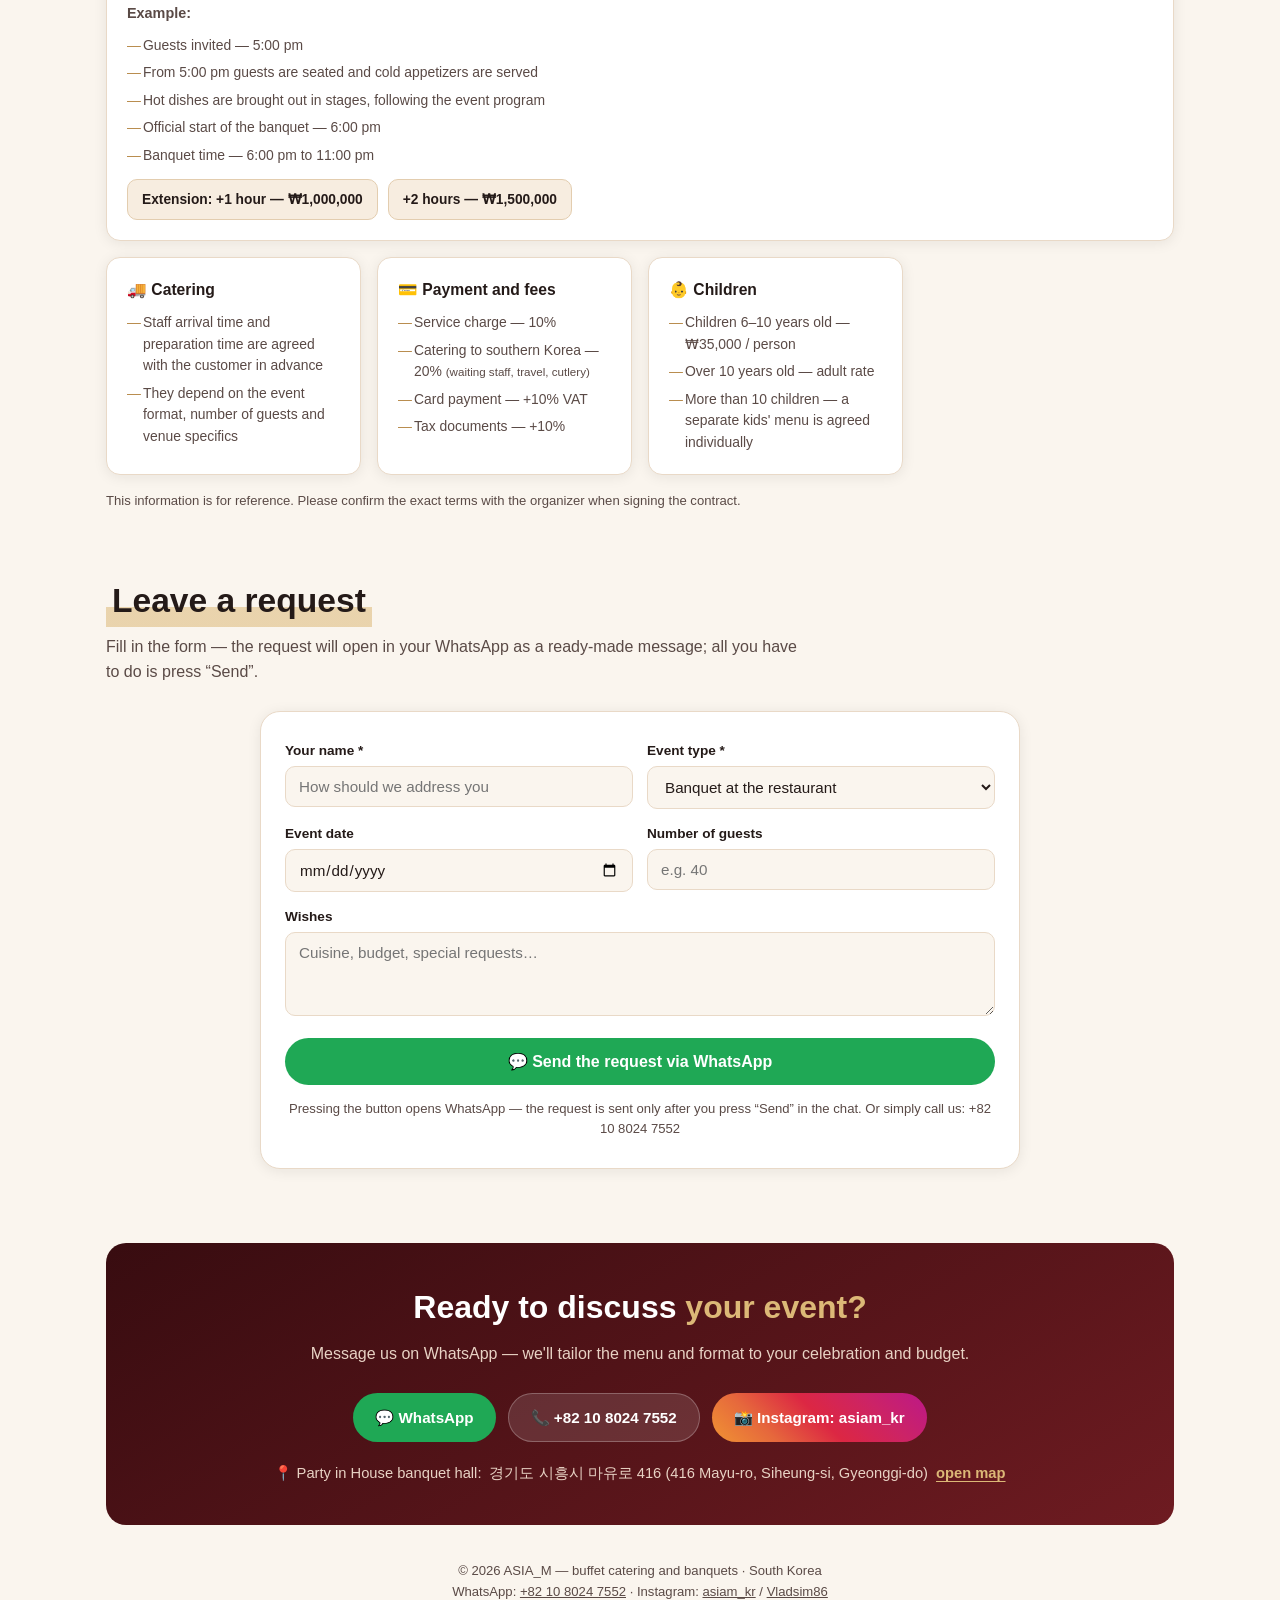
==== commit ced1ad21: "Новогоднее оформление: снег и гирлянда - лёгкий снегопад на главном экране и в бордовой полосе со сл" ====
--- a/en.html
+++ b/en.html
@@ -32,6 +32,7 @@
    Чтобы продлить или включить снова через год — поменяйте дату (и в en.html, ko.html). */
 if (Date.now() >= Date.parse('2027-01-15T00:00:00+09:00')) document.documentElement.classList.add('ny-off');
 </script>
+<script src="js/newyear.js" defer></script><!-- снег на Новый год (сезонный) -->
 </head>
 <body>
 
--- a/css/style.css
+++ b/css/style.css
@@ -570,6 +570,49 @@
   display:flex;flex-wrap:wrap;justify-content:center;column-gap:8px;row-gap:2px}
 .c-addr a{color:var(--gold);font-weight:700;text-underline-offset:3px;white-space:nowrap}
 
+/* --- гирлянда под золотой полосой: провод, лампочки и мерцание --- */
+.ny-bar{position:relative}
+.ny-bar::before,.ny-bar::after{
+  content:"";position:absolute;left:0;right:0;top:100%;height:20px;
+  pointer-events:none;z-index:5;background-repeat:repeat-x;
+}
+.ny-bar::before{
+  background-image:
+    radial-gradient(circle at 22px 12px,#ffe08a 0 3.4px,transparent 4px),
+    radial-gradient(circle at 66px 12px,#ff5a5f 0 3.4px,transparent 4px),
+    radial-gradient(circle at 110px 12px,#4cd17f 0 3.4px,transparent 4px),
+    radial-gradient(circle at 154px 12px,#fff4d2 0 3.4px,transparent 4px),
+    radial-gradient(circle at 66px 12px,rgba(255,90,95,.45) 0,transparent 9px),
+    radial-gradient(circle at 154px 12px,rgba(255,244,210,.45) 0,transparent 9px),
+    radial-gradient(ellipse 25px 9px at 22px 0,transparent 86%,rgba(220,184,119,.85) 89%,rgba(220,184,119,.85) 93%,transparent 96%);
+  background-size:176px 20px,176px 20px,176px 20px,176px 20px,176px 20px,176px 20px,44px 20px;
+}
+.ny-bar::after{
+  background-image:
+    radial-gradient(circle at 22px 12px,rgba(255,224,138,.9) 0 2px,rgba(255,224,138,.4) 5px,transparent 10px),
+    radial-gradient(circle at 110px 12px,rgba(76,209,127,.9) 0 2px,rgba(76,209,127,.4) 5px,transparent 10px);
+  background-size:176px 20px;
+  animation:ny-twinkle 1.6s ease-in-out infinite alternate;
+}
+@keyframes ny-twinkle{from{opacity:.1}to{opacity:1}}
+
+/* --- снег (снежинки создаёт js/newyear.js) --- */
+.ny-snow-host{position:relative;overflow:hidden}
+.ny-snow-host > :not(.ny-snow){position:relative;z-index:1}
+.ny-snow{position:absolute;inset:0;pointer-events:none;z-index:0}
+.ny-snow i{position:absolute;top:-14px;animation:ny-fall linear infinite}
+.ny-snow b{
+  display:block;border-radius:50%;
+  background:radial-gradient(circle,#fff 0 40%,rgba(255,255,255,.45) 62%,transparent 72%);
+  animation:ny-sway ease-in-out infinite alternate;
+}
+@keyframes ny-fall{to{transform:translate3d(0,var(--fall,600px),0)}}
+@keyframes ny-sway{
+  from{transform:translate3d(calc(var(--sway,12px) * -1),0,0)}
+  to{transform:translate3d(var(--sway,12px),0,0)}
+}
+@media (prefers-reduced-motion:reduce){.ny-snow{display:none}}
+
 @media (max-width:760px){
   .ny-bar{font-size:.82rem;padding:8px 12px}
   .ny-bar .ny-more{display:none}             /* на телефоне вместо «Подробнее» — */
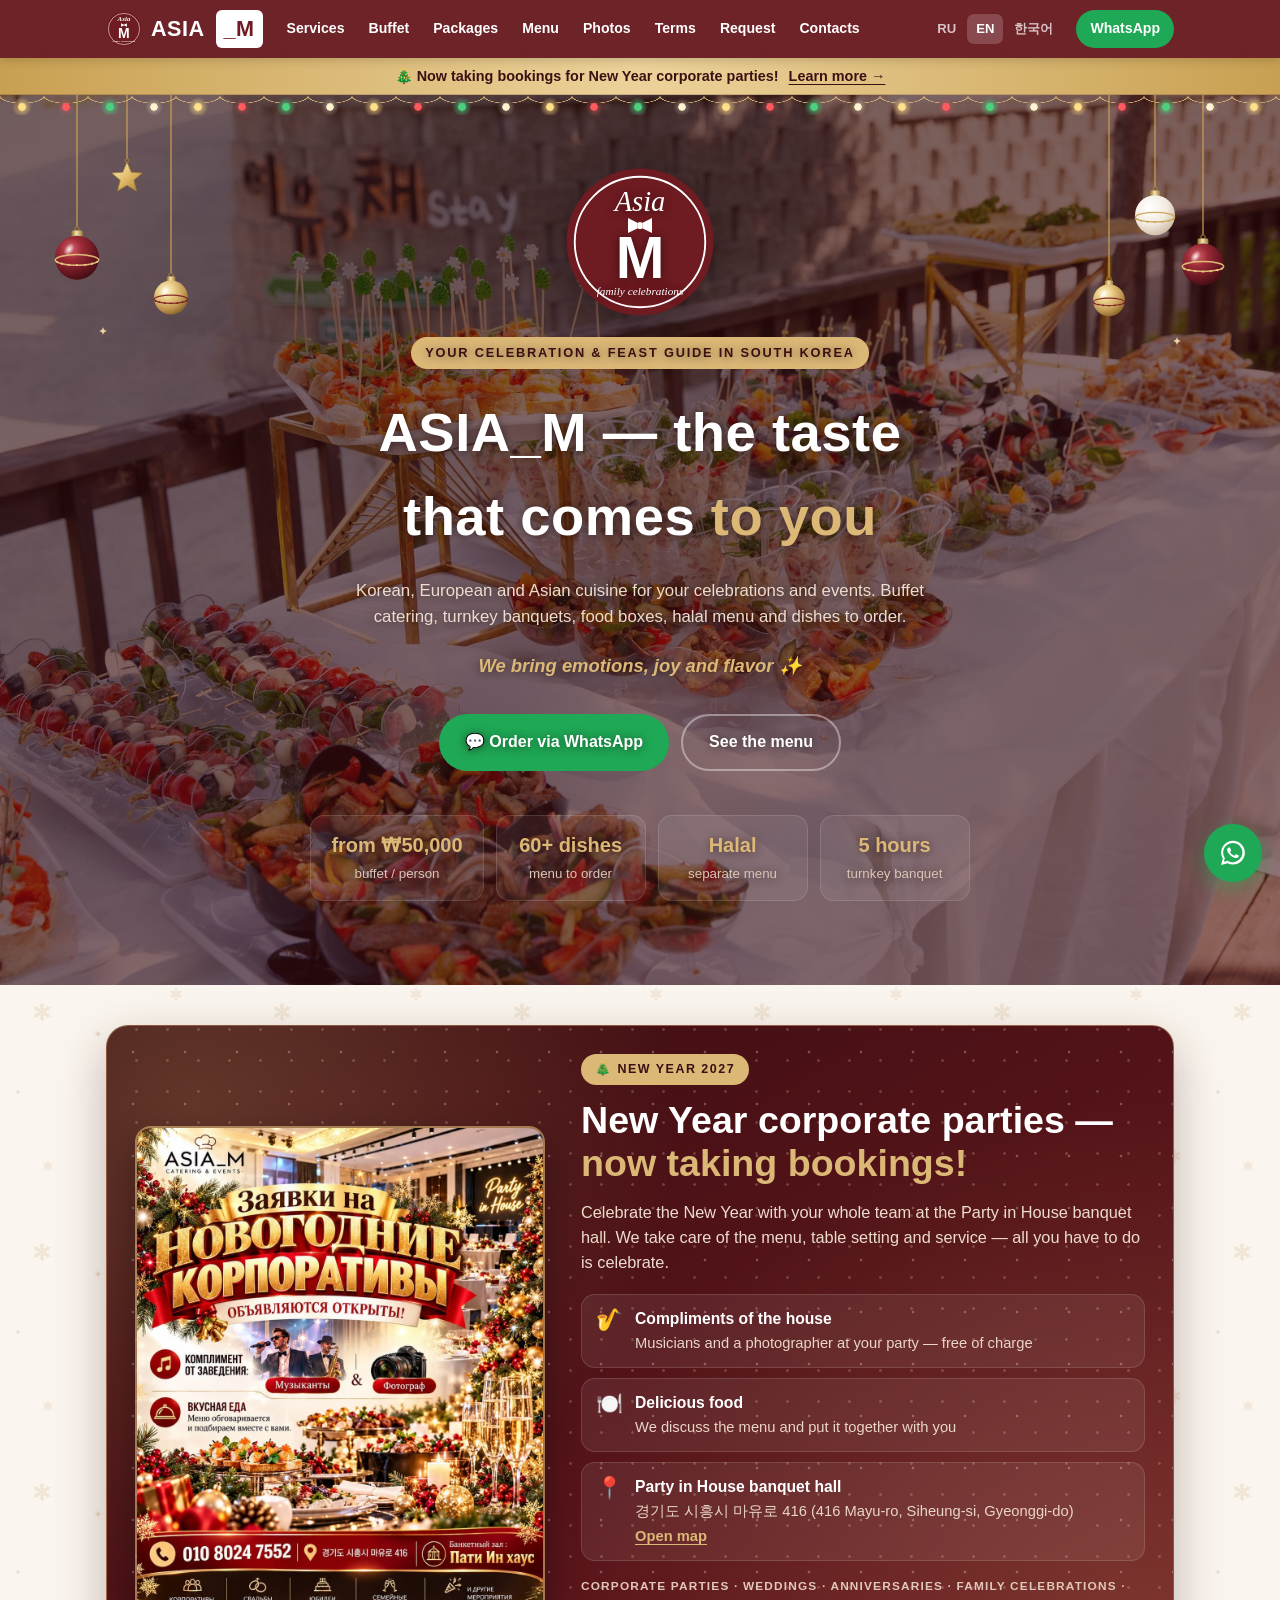
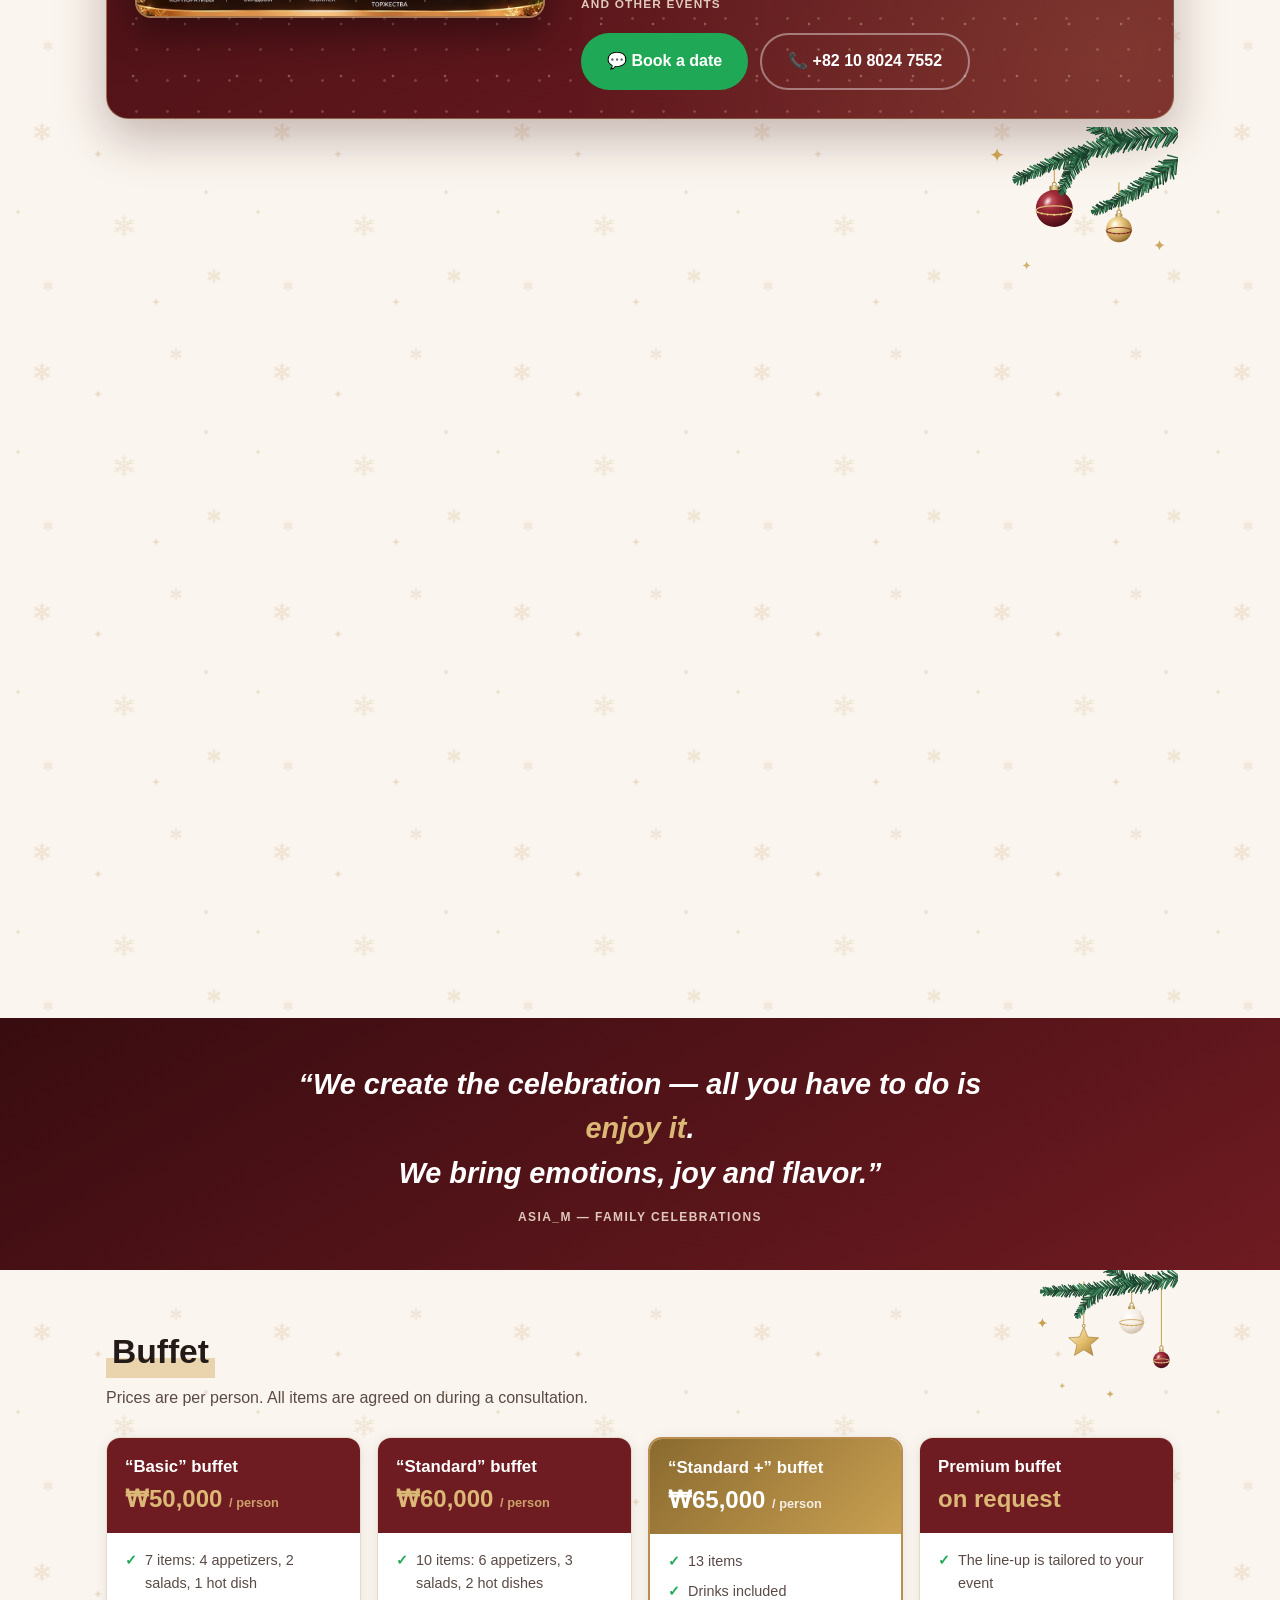
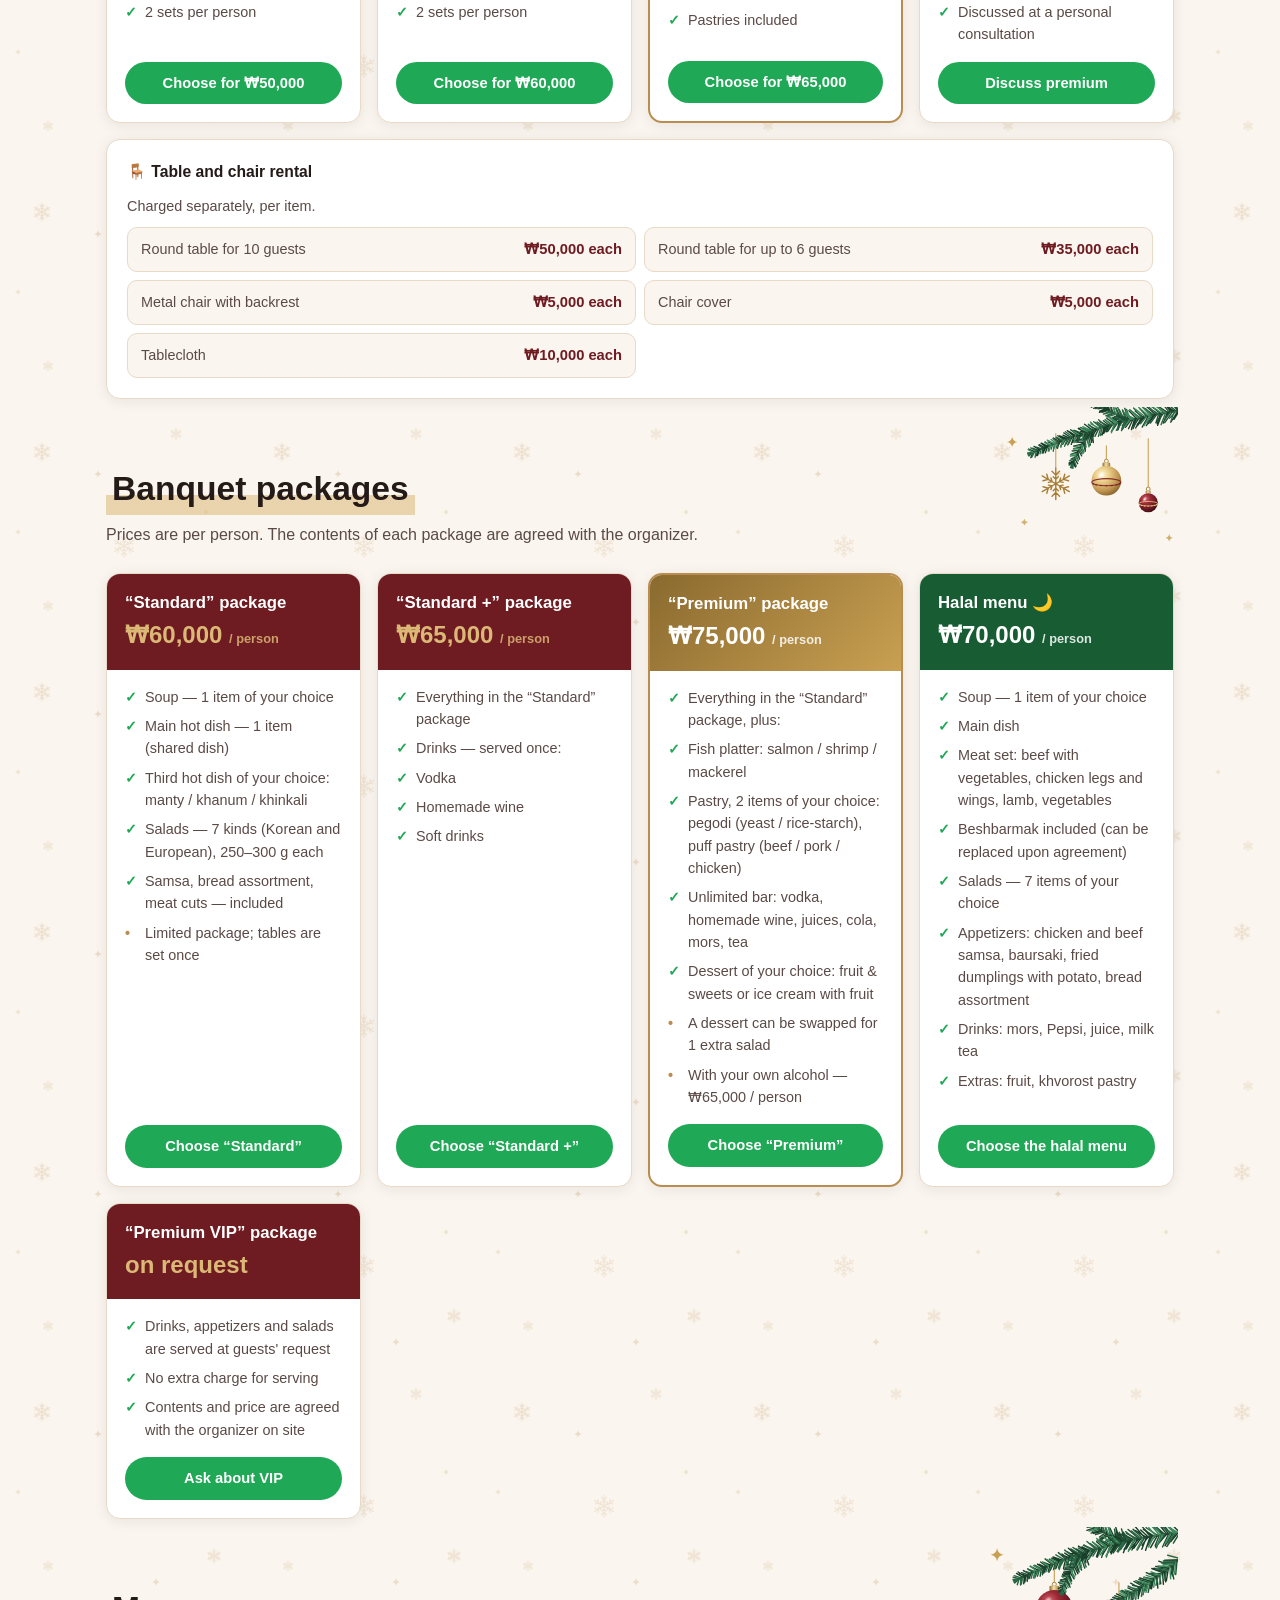
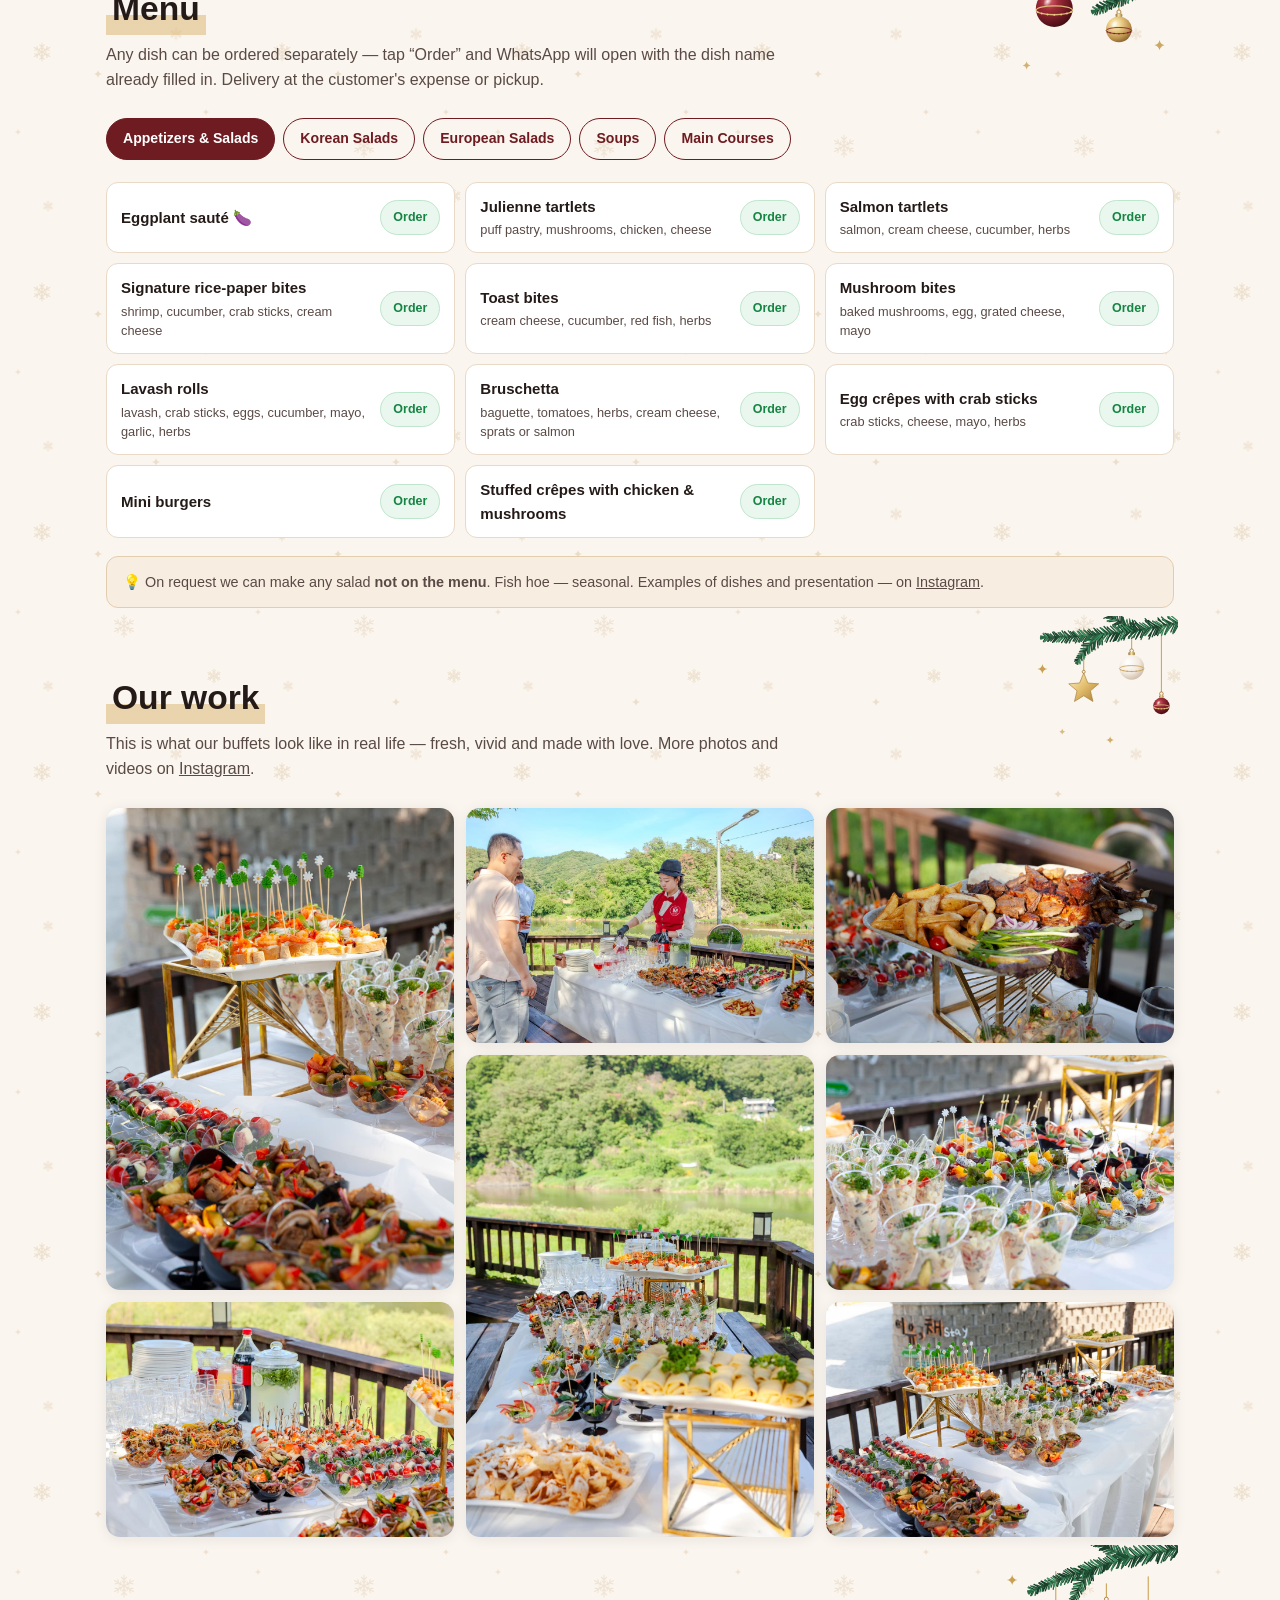
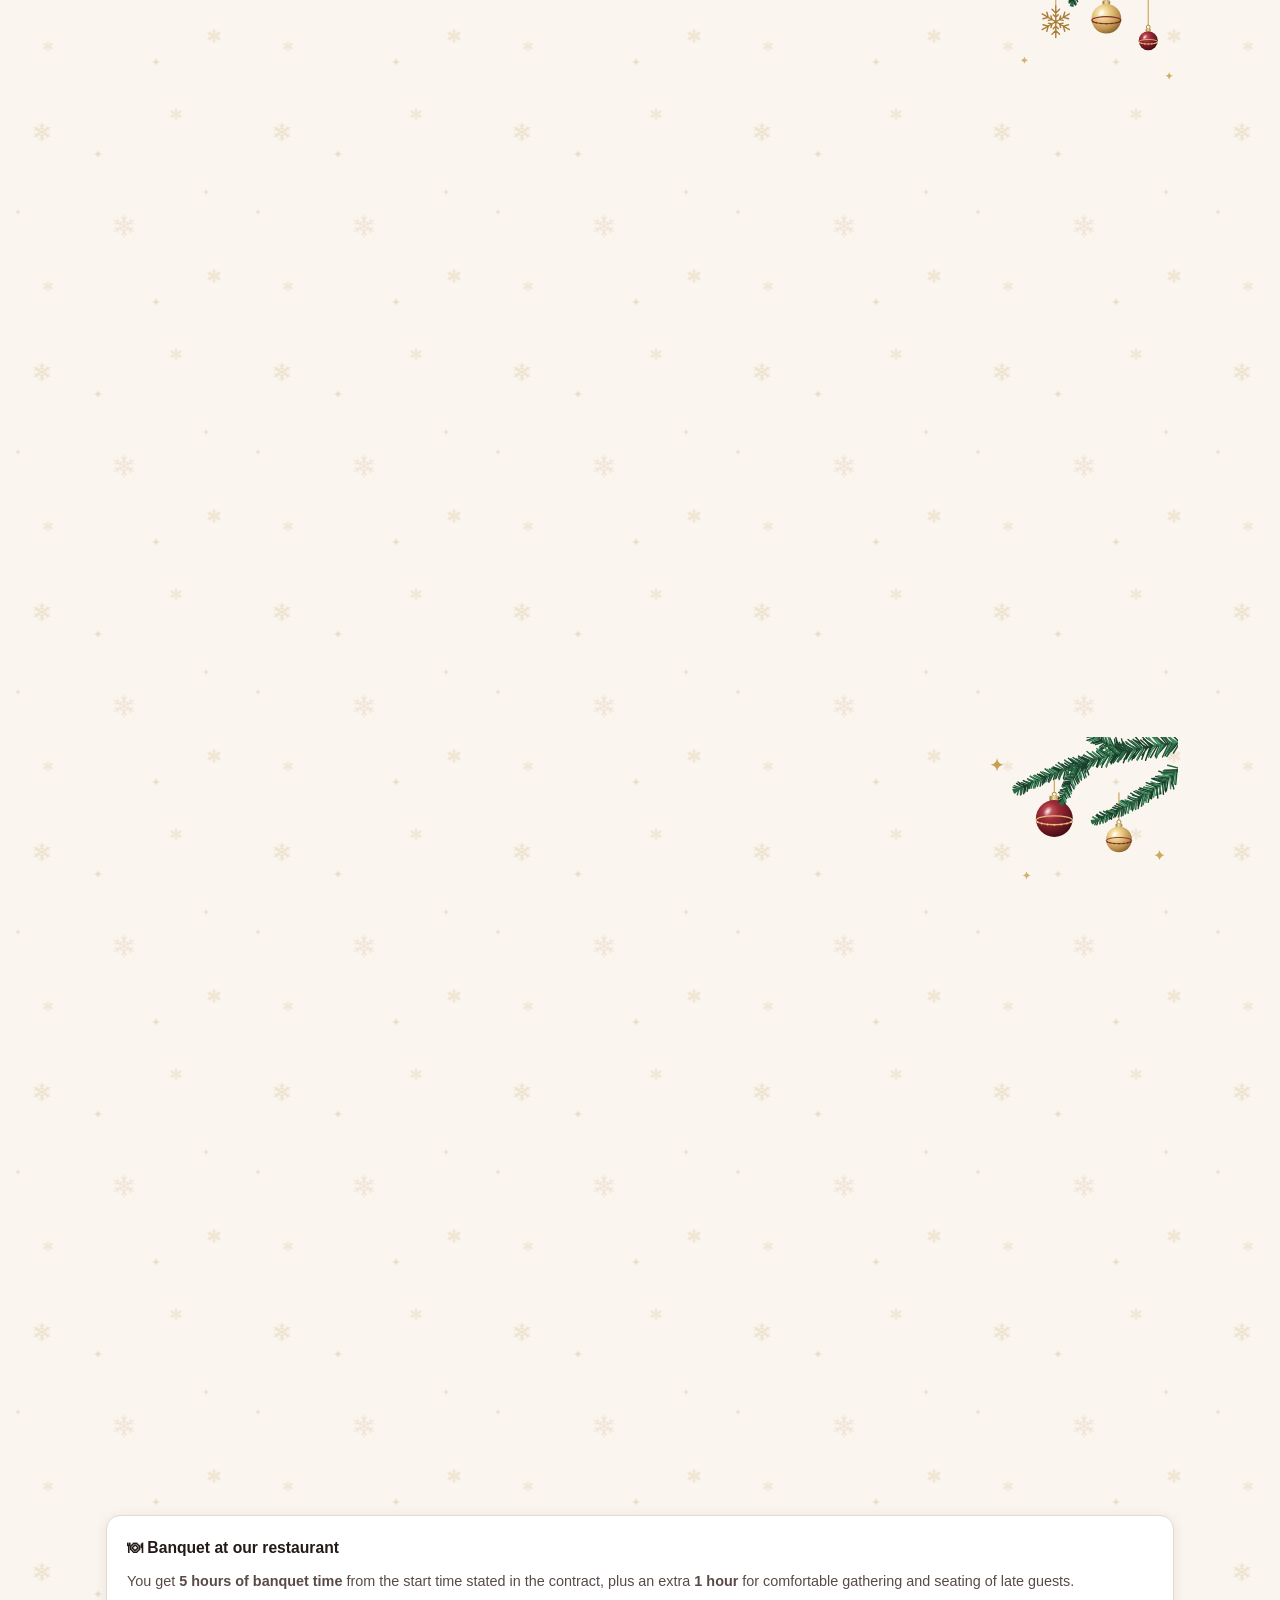
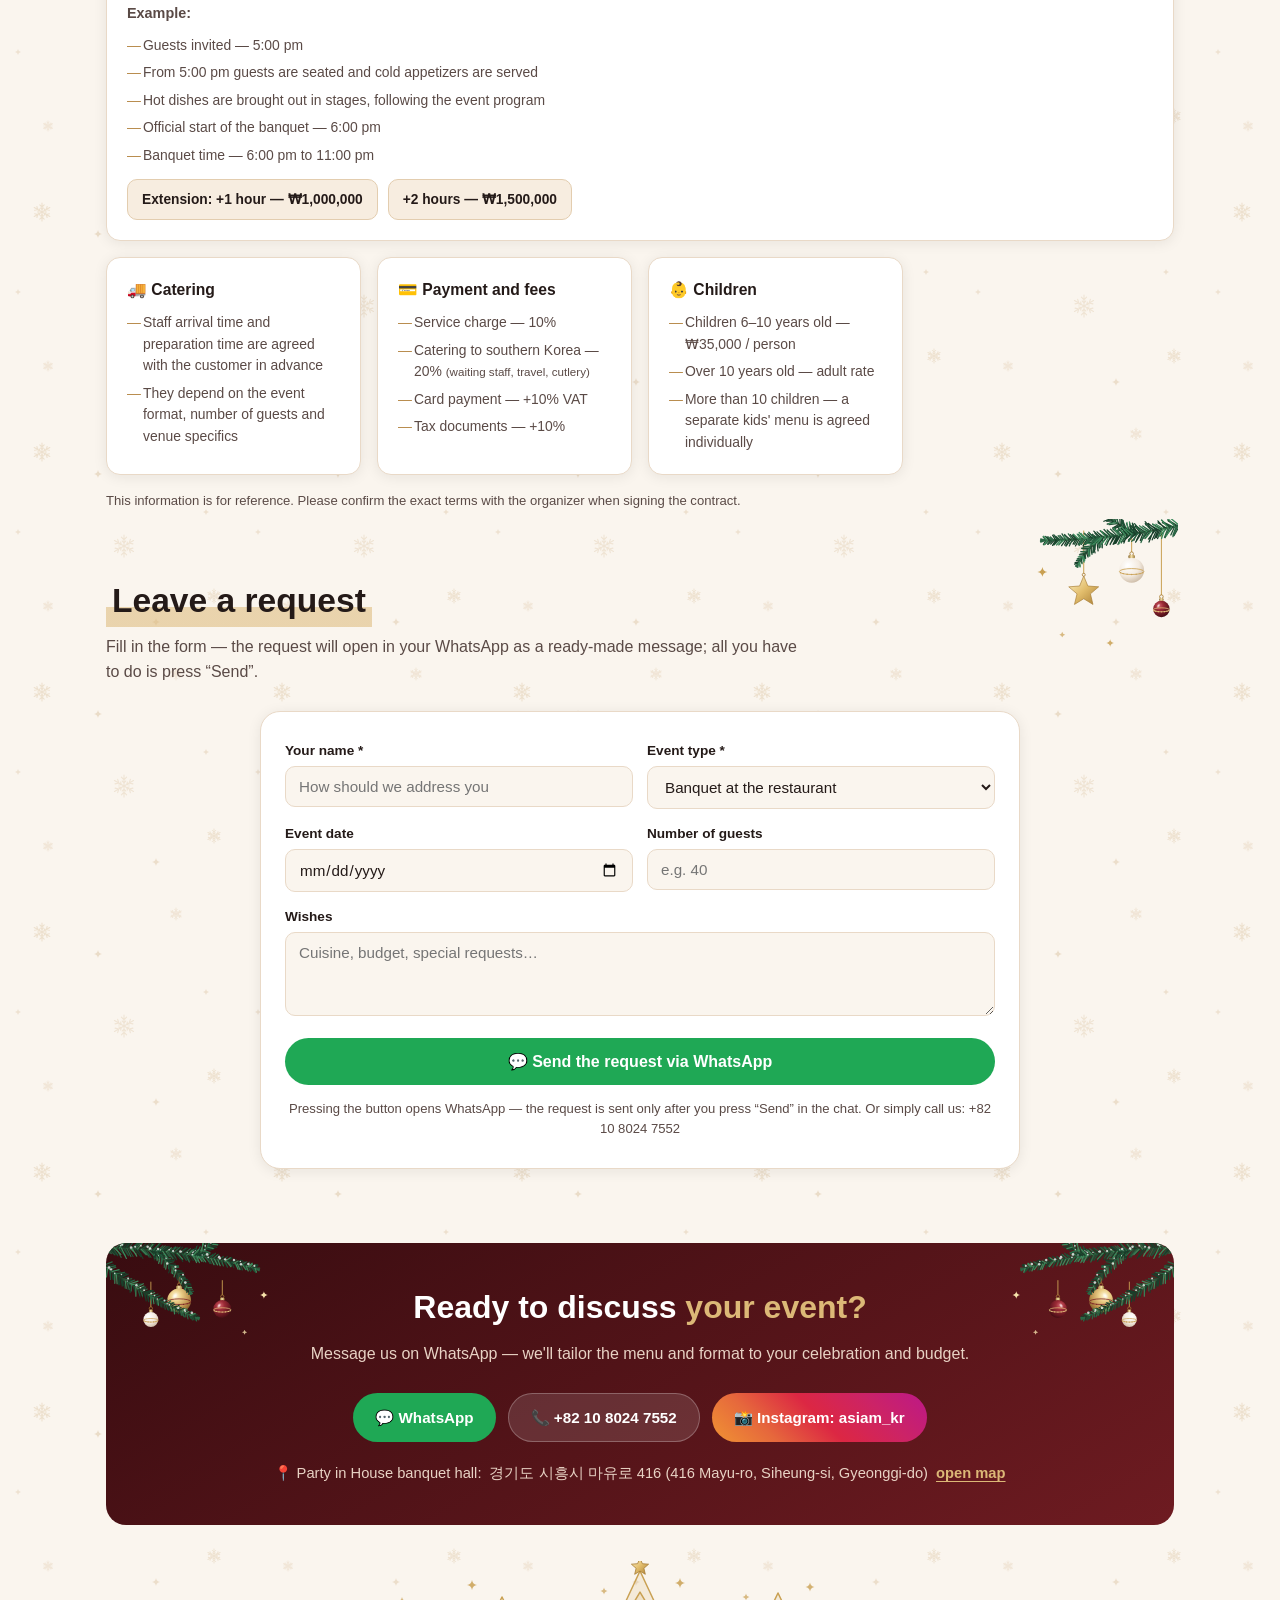
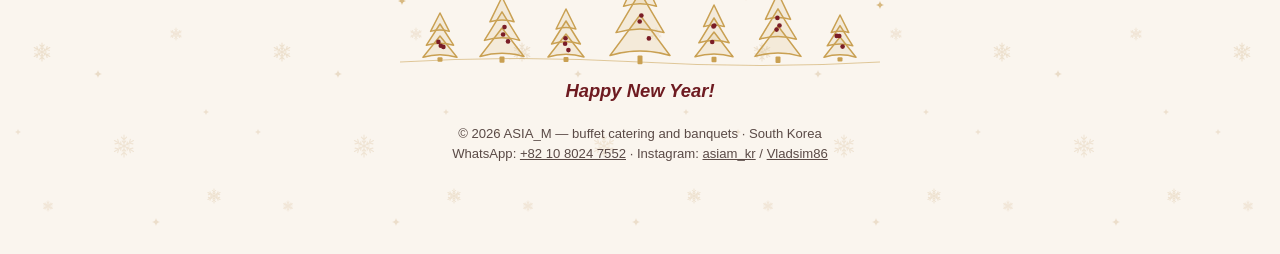
==== commit 9d2eea39: "Новогодний декор: шары, еловые композиции, узор и ёлочки - узор из едва заметных золотых снежинок на" ====
--- a/en.html
+++ b/en.html
@@ -649,6 +649,7 @@
 </section>
 
 <footer>
+  <div class="ny-greet ny-season">Happy New Year!</div>
   © 2026 ASIA_M — buffet catering and banquets · South Korea<br>
   WhatsApp: <a href="https://wa.me/821080247552" target="_blank" rel="noopener">+82 10 8024 7552</a> · Instagram: <a href="https://www.instagram.com/asiam_kr" target="_blank" rel="noopener">asiam_kr</a> / <a href="https://www.instagram.com/Vladsim86" target="_blank" rel="noopener">Vladsim86</a>
 </footer>
--- a/css/style.css
+++ b/css/style.css
@@ -628,3 +628,76 @@
   .ny-body{margin-top:18px}
   .ny-cta .btn{flex:1 1 100%;justify-content:center}
 }
+
+/* ===================================================================
+   НОВОГОДНИЙ ДЕКОР (сезонный): узор на фоне, шары на главном экране,
+   композиции у заголовков разделов, ветки у «Контактов», ёлочки
+   в подвале. Картинки — в папке img/ny/. Всё выключается вместе
+   с новогодним блоком (класс .ny-off на <html>).
+   =================================================================== */
+
+/* едва заметный узор из золотых снежинок на фоне страницы */
+html:not(.ny-off) body{background-image:url('../img/ny/pattern.svg');background-size:240px 240px}
+
+/* ёлочные шары на нитях свисают с гирлянды по бокам главного экрана */
+html:not(.ny-off) .hero{position:relative}
+html:not(.ny-off) .hero::before,
+html:not(.ny-off) .hero::after{
+  content:"";position:absolute;top:0;width:150px;height:300px;z-index:1;pointer-events:none;
+  background:url('../img/ny/hang-left.svg') top center/contain no-repeat;
+  transform-origin:50% 0;animation:ny-swing 6s ease-in-out infinite alternate;
+}
+html:not(.ny-off) .hero::before{left:4%}
+html:not(.ny-off) .hero::after{right:4%;background-image:url('../img/ny/hang-right.svg');
+  animation-duration:7s;animation-delay:-3s}
+@keyframes ny-swing{from{transform:rotate(-2.5deg)}to{transform:rotate(2.5deg)}}
+
+/* новогодние композиции в правом верхнем углу разделов (рядом с заголовком) */
+html:not(.ny-off) #services,html:not(.ny-off) #buffet,html:not(.ny-off) #packages,
+html:not(.ny-off) #menu,html:not(.ny-off) #gallery,html:not(.ny-off) #about,
+html:not(.ny-off) #terms,html:not(.ny-off) #request{position:relative}
+html:not(.ny-off) #services::after,html:not(.ny-off) #buffet::after,html:not(.ny-off) #packages::after,
+html:not(.ny-off) #menu::after,html:not(.ny-off) #gallery::after,html:not(.ny-off) #about::after,
+html:not(.ny-off) #terms::after,html:not(.ny-off) #request::after{
+  content:"";position:absolute;top:0;right:12px;width:240px;height:157px;pointer-events:none;
+  background:url('../img/ny/corner-a.svg') top right/contain no-repeat;
+}
+html:not(.ny-off) #buffet::after,html:not(.ny-off) #gallery::after,
+html:not(.ny-off) #request::after{background-image:url('../img/ny/corner-b.svg')}
+html:not(.ny-off) #packages::after,html:not(.ny-off) #about::after{background-image:url('../img/ny/corner-c.svg')}
+
+/* еловые ветки с шарами в верхних углах бордового блока «Контакты» */
+html:not(.ny-off) .contact-wrap{position:relative;overflow:hidden}
+html:not(.ny-off) .contact-wrap > *{position:relative;z-index:1}
+html:not(.ny-off) .contact-wrap::before,
+html:not(.ny-off) .contact-wrap::after{
+  content:"";position:absolute;top:0;width:clamp(110px,14vw,180px);height:clamp(73px,9.33vw,120px);
+  pointer-events:none;background:url('../img/ny/sprig.svg') top left/contain no-repeat;
+}
+html:not(.ny-off) .contact-wrap::before{left:0}
+html:not(.ny-off) .contact-wrap::after{right:0;transform:scaleX(-1)}
+
+/* подвал: ряд золотых ёлочек и поздравление */
+.ny-greet{margin:0 auto 18px;font-size:1.15rem;font-weight:800;font-style:italic;color:var(--wine)}
+.ny-greet::before{
+  content:"";display:block;width:min(520px,100%);aspect-ratio:520/110;margin:0 auto 6px;
+  background:url('../img/ny/trees.svg') center/contain no-repeat;
+}
+
+@media (max-width:1199px){
+  html:not(.ny-off) .hero::before,html:not(.ny-off) .hero::after{width:110px;height:220px}
+}
+@media (max-width:760px){
+  html:not(.ny-off) .hero::before,html:not(.ny-off) .hero::after{width:64px;height:128px}
+  html:not(.ny-off) .hero::before{left:10px}
+  html:not(.ny-off) .hero::after{right:10px}
+  html:not(.ny-off) #services::after,html:not(.ny-off) #buffet::after,html:not(.ny-off) #packages::after,
+  html:not(.ny-off) #menu::after,html:not(.ny-off) #gallery::after,html:not(.ny-off) #about::after,
+  html:not(.ny-off) #terms::after,html:not(.ny-off) #request::after{right:2px;width:112px;height:73px}
+  /* заголовок не заходит под композицию; описание под ней — на всю ширину */
+  html:not(.ny-off) #services .sec-head h2,html:not(.ny-off) #buffet .sec-head h2,html:not(.ny-off) #packages .sec-head h2,
+  html:not(.ny-off) #menu .sec-head h2,html:not(.ny-off) #gallery .sec-head h2,html:not(.ny-off) #about .sec-head h2,
+  html:not(.ny-off) #terms .sec-head h2,html:not(.ny-off) #request .sec-head h2{max-width:calc(100% - 104px)}
+  html:not(.ny-off) .contact-wrap{padding-top:82px}
+  html:not(.ny-off) .contact-wrap::before,html:not(.ny-off) .contact-wrap::after{width:110px;height:73px}
+}
